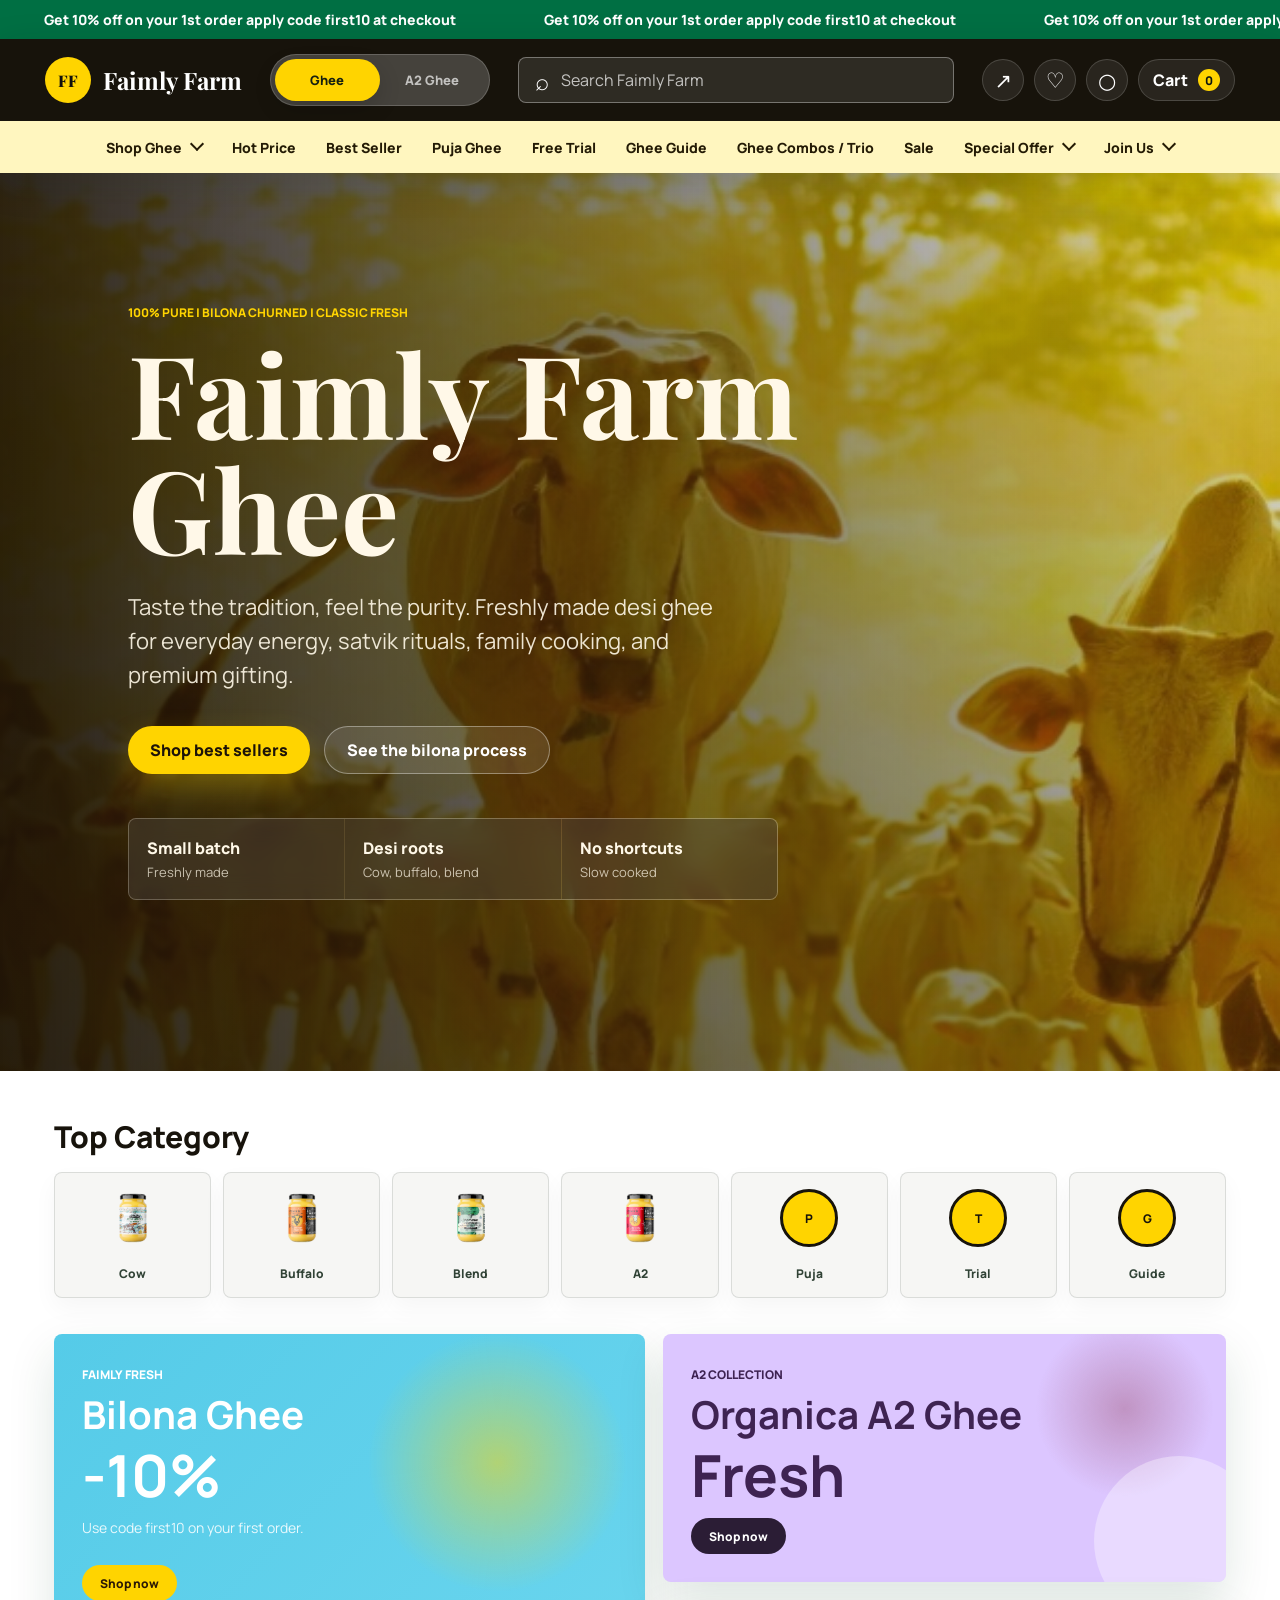
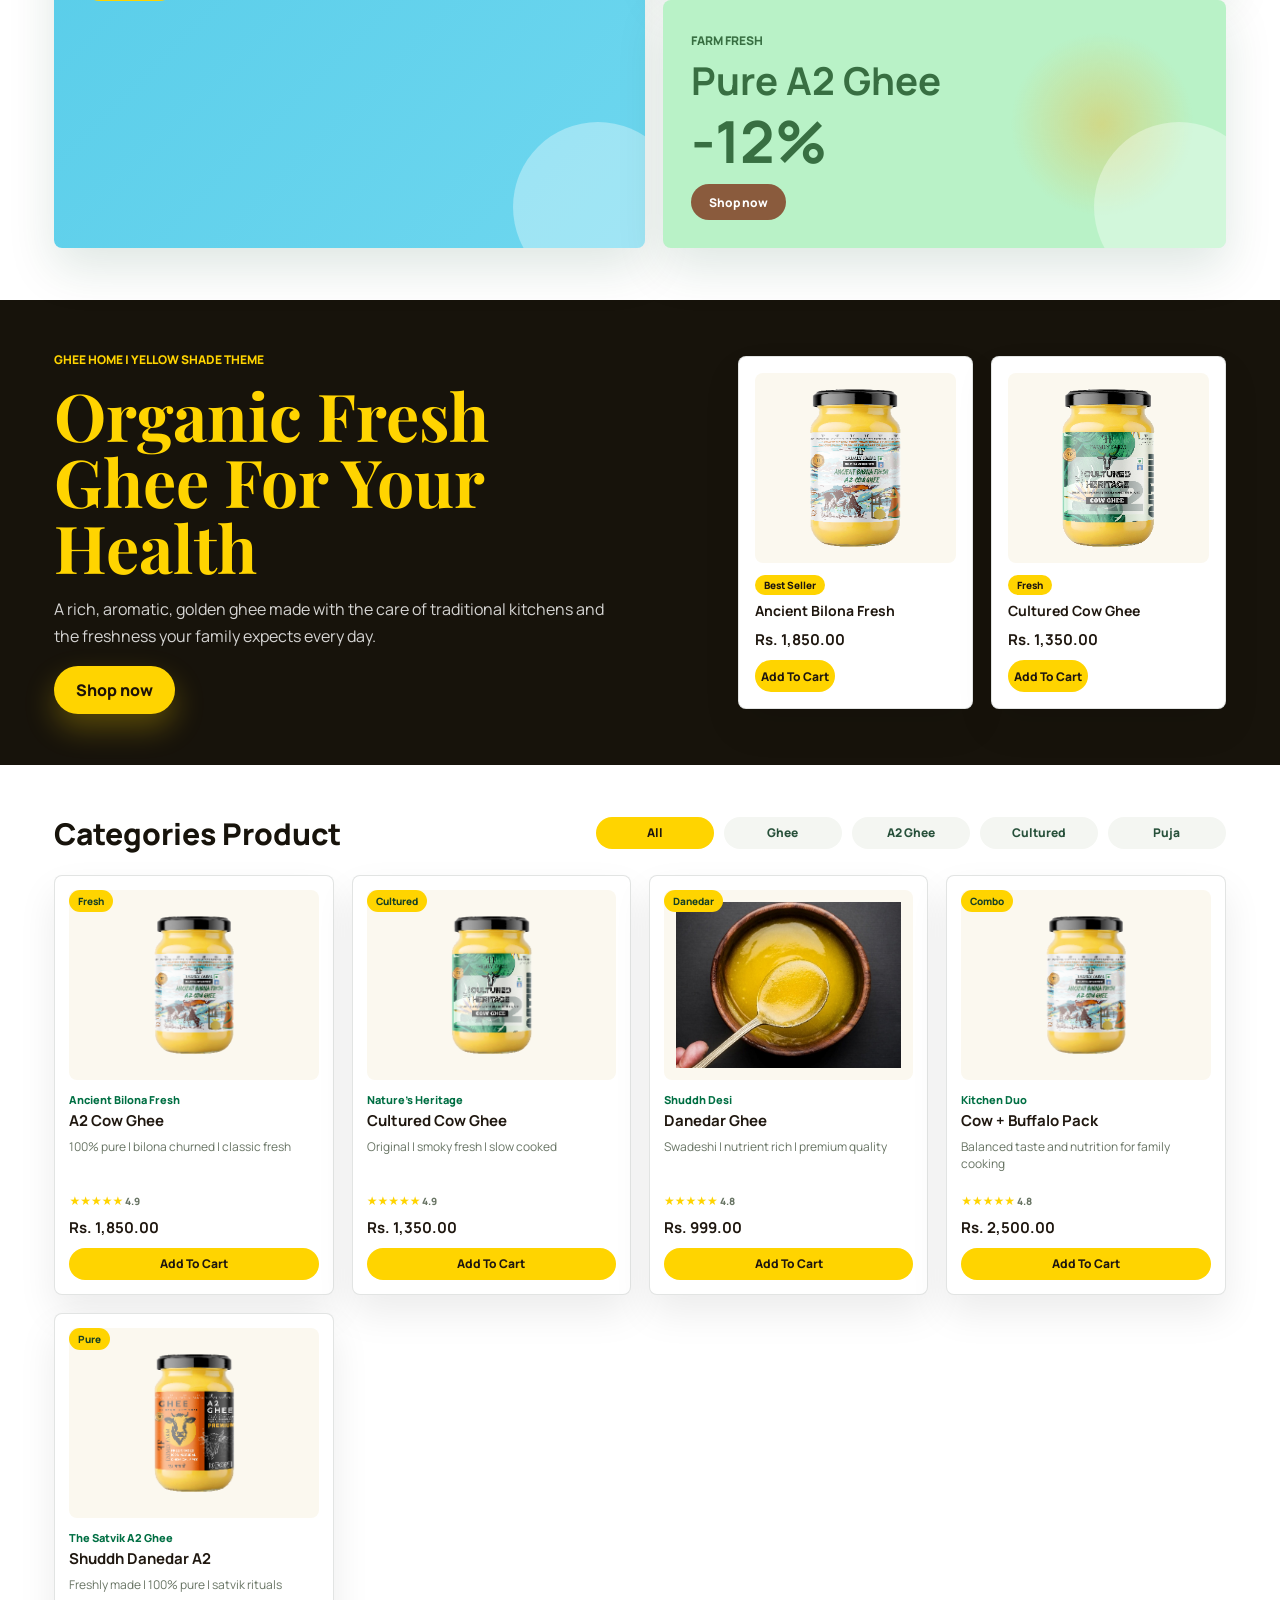
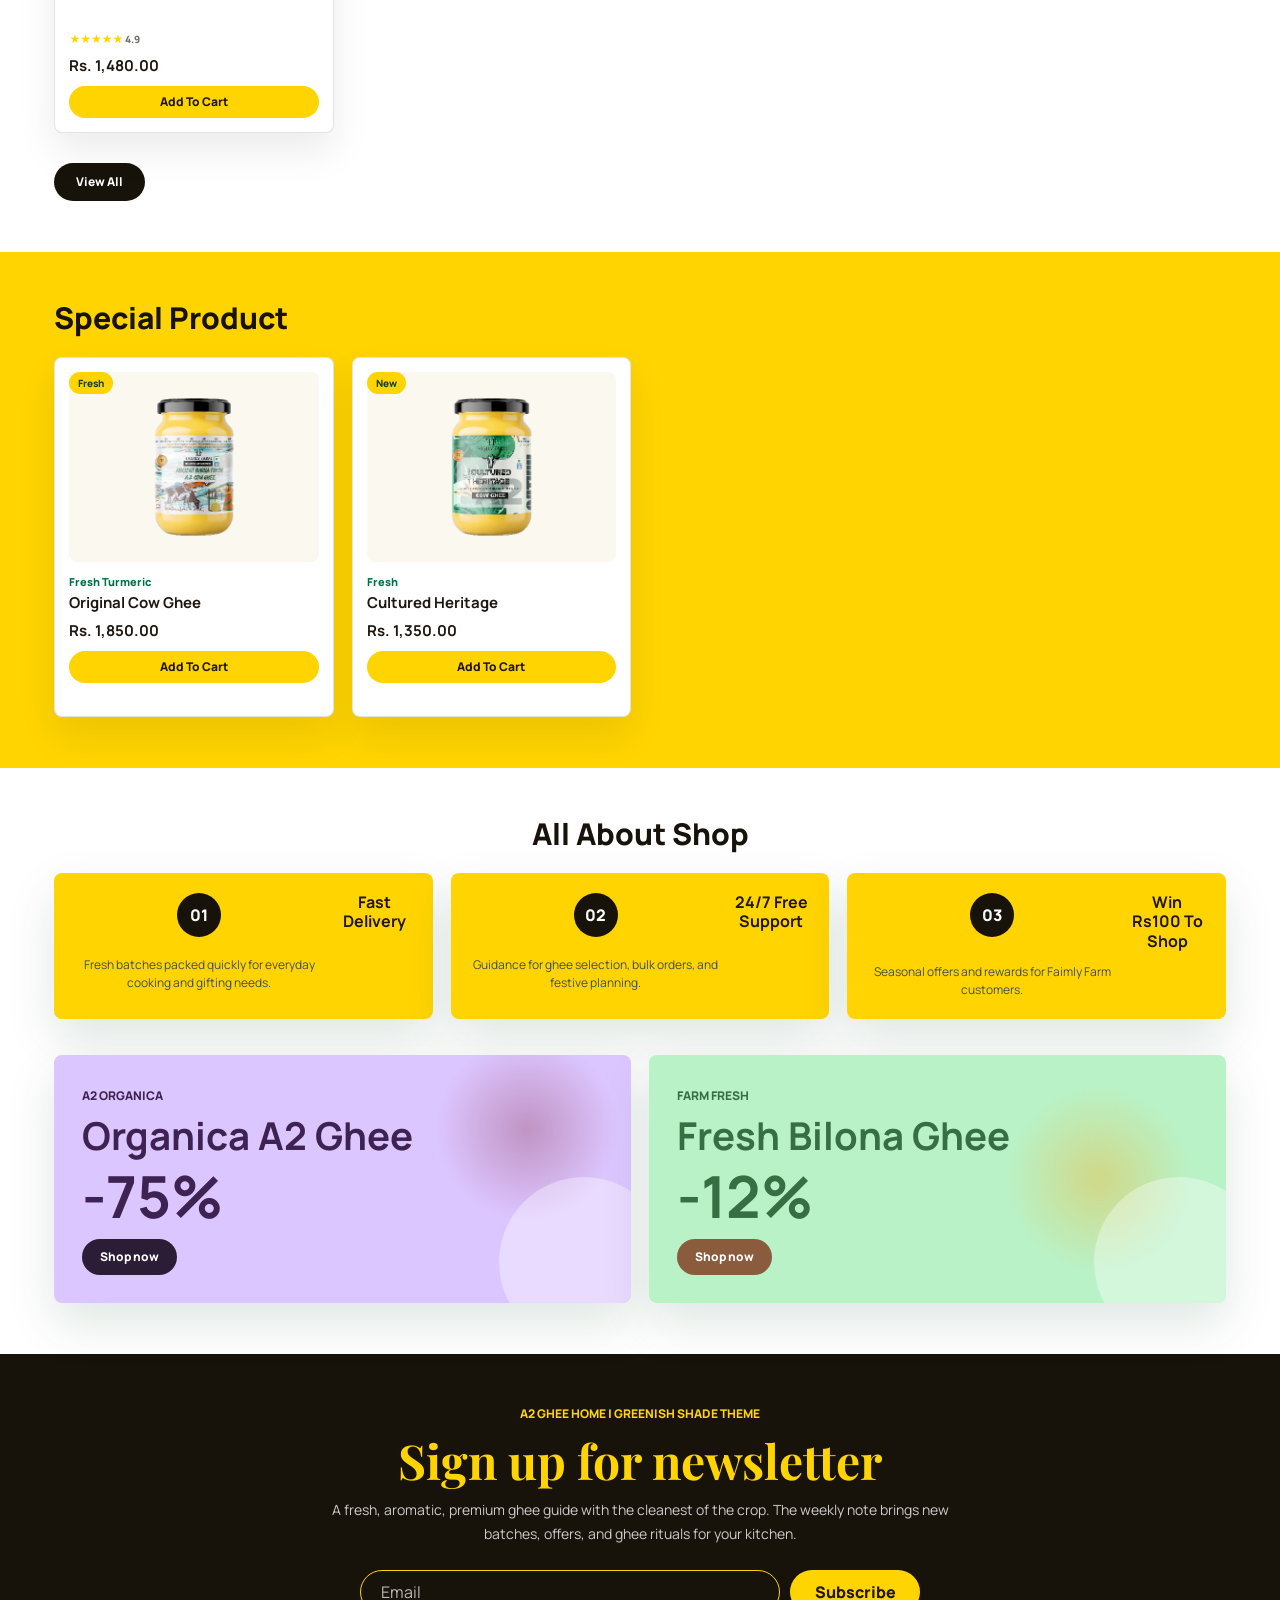
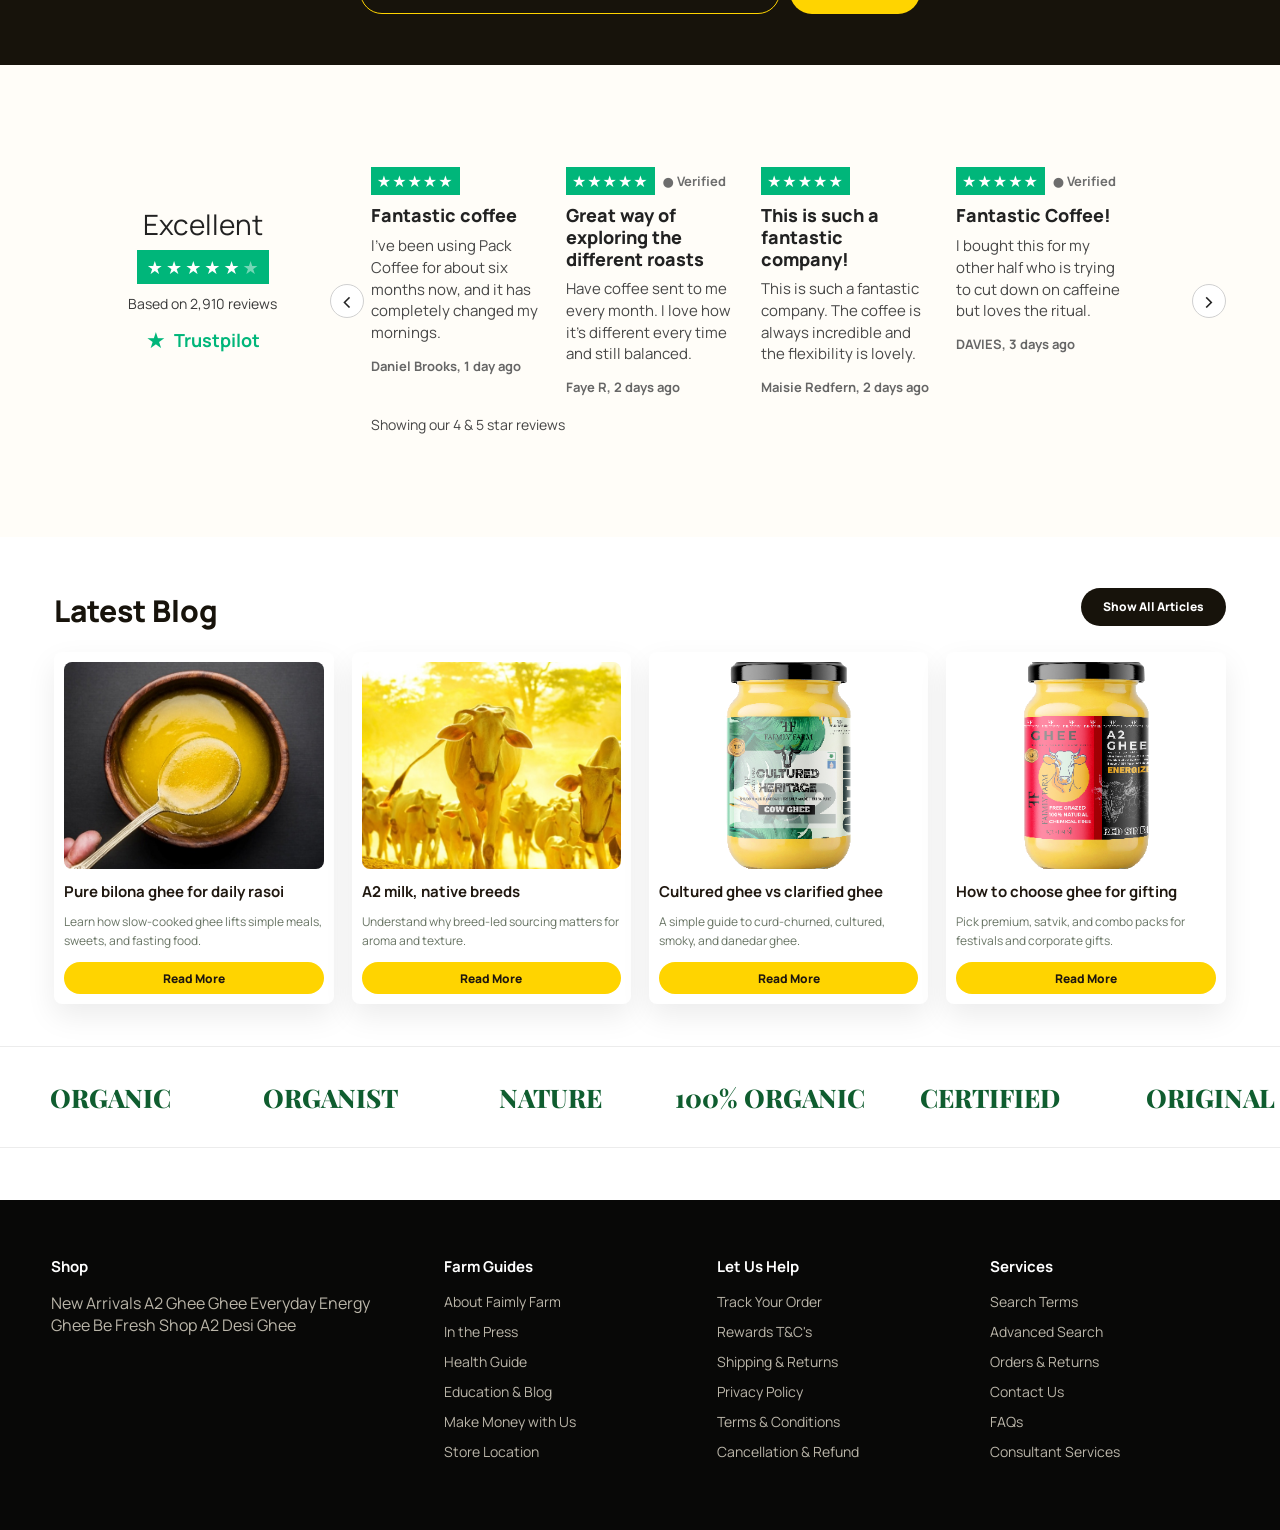
==== index.html @ ac1b2752 "ghee-offer page" ====
<!doctype html>
<html lang="en">
  <head>
    <meta charset="UTF-8" />
    <meta name="viewport" content="width=device-width, initial-scale=1.0" />
    <title>Faimly Farm Ghee | Pure Bilona Churned Ghee</title>
    <meta
      name="description"
      content="Shop Faimly Farm ghee: pure, bilona churned, fresh, danedar A2 cow, buffalo, blend, puja, combo, and trial ghee."
    />
    <link rel="preconnect" href="https://fonts.googleapis.com" />
    <link rel="preconnect" href="https://fonts.gstatic.com" crossorigin />
    <link
      href="https://fonts.googleapis.com/css2?family=Manrope:wght@400;500;600;700;800;900&family=Playfair+Display:wght@700;800&display=swap"
      rel="stylesheet"
    />
    <link rel="stylesheet" href="styles.css" />
  </head>
  <body data-theme="ghee">
    <div class="offer-ticker" aria-label="Current offer">
      <div class="ticker-track">
        <span>Get 10% off on your 1st order apply code first10 at checkout</span>
        <span>Get 10% off on your 1st order apply code first10 at checkout</span>
        <span>Get 10% off on your 1st order apply code first10 at checkout</span>
      </div>
    </div>

    <header class="site-header" id="top">
      <div class="header-main">
        <a class="brand" href="#top" aria-label="Faimly Farm home">
          <span class="brand-mark">FF</span>
          <span>
            <strong>Faimly Farm</strong>
          </span>
        </a>

        <div class="product-switch" role="group" aria-label="Choose homepage">
          <button class="active" type="button" data-theme-switch="ghee" aria-pressed="true">
            Ghee
          </button>
          <button type="button" data-theme-switch="a2" aria-pressed="false">A2 Ghee</button>
        </div>

        <label class="header-search">
          <span aria-hidden="true">⌕</span>
          <span class="sr-only">Search products</span>
          <input type="search" placeholder="Search Faimly Farm" />
        </label>

        <div class="header-actions">
          <button class="icon-button delivery-button" type="button" aria-label="Track delivery">
            <span aria-hidden="true">↗</span>
          </button>
          <button class="icon-button" type="button" aria-label="Wishlist">
            <span aria-hidden="true">♡</span>
          </button>
          <button class="icon-button account-button" type="button" aria-label="Account">
            <span aria-hidden="true">○</span>
          </button>
          <button class="cart-button" type="button">
            Cart
            <span>0</span>
          </button>
        </div>

        <button class="menu-toggle" type="button" aria-expanded="false" aria-controls="siteNav">
          <span></span>
          <span></span>
          <span></span>
          <span class="sr-only">Toggle navigation</span>
        </button>
      </div>

      <nav class="site-nav" id="siteNav" aria-label="Primary navigation">
        <div class="mega-item context-menu">
          <button
            class="mega-trigger"
            type="button"
            aria-expanded="false"
            aria-controls="contextMegaMenu"
          >
            <span data-theme-copy data-ghee="Shop Ghee" data-a2="Shop A2 Ghee">Shop Ghee</span>
          </button>
          <div class="mega-menu context-mega" id="contextMegaMenu">
            <div class="theme-menu-panel active" data-menu-theme="ghee">
              <div class="mega-columns-wrap">
                <div class="mega-column categories-column">
                  
                  <a href="#products">Cow Ghee</a>
                  <a href="#products">Buffalo Ghee</a>
                  <a href="#products">Cow &amp; Buffalo Ghee</a>
                </div>
                <div class="mega-promo-grid">
                  <a class="mega-promo-card promo-card-yellow" href="#products">
                    <span class="promo-kicker">Trending</span>
                    <strong>100% Pure Ghee Range</strong>
                    <p>Freshly churned, family-ready ghee for every kitchen.</p>
                  </a>
                  <a class="mega-promo-card promo-card-green" href="#trial">
                    <span class="promo-kicker">Try it first</span>
                    <strong>Sampler Kits & Trial Packs</strong>
                    <p>Perfect for first-time buyers and gifting moments.</p>
                  </a>
                </div>
              </div>
            </div>
            <div class="theme-menu-panel" data-menu-theme="a2">
              <div class="mega-columns-wrap mega-columns-wrap-a2">
                <div class="mega-column a2-menu-column">
                  <a class="mega-heading green-heading" href="#a2-products">Shop All</a>
                  <a href="#a2-products">C.O.W Ghee</a>
                  <a href="#a2-products">Bilona Churned Ghee</a>
                  <a href="#a2-products">Sampler Kit</a>
                  <a href="#a2-products">Newly Launched</a>
                </div>
                <div class="mega-column a2-menu-column">
                  <a class="mega-heading green-heading" href="#a2-products">Shop By</a>
                  <a href="#a2-products">Shop By Fresh A2 Ghee</a>
                  <a href="#a2-products">Shop By Organica</a>
                  <a href="#a2-products">Shop By Lab Certified</a>
                  <a href="#a2-products">Shop By Top Ratings</a>
                </div>
                <div class="mega-column a2-menu-column">
                  <a class="mega-heading green-heading" href="#a2-products">Shop For</a>
                  <a href="#gifting">Shop for Faimly</a>
                  <a href="#gifting">Shop for Healthy Gifting</a>
                  <a href="#a2-cook">Shop for Cooking</a>
                </div>
                <div class="mega-promo-grid">
                  <a class="mega-promo-card promo-card-a2" href="#a2-products">
                    <span class="promo-kicker">Fresh A2</span>
                    <strong>Native Cow Milk, Bilona Churned</strong>
                    <p>Built for families who want a lighter, richer everyday staple.</p>
                  </a>
                </div>
              </div>
            </div>
          </div>
        </div>
        <a href="ghee-offers.html">Hot Price</a>
        <a href="#products">Best Seller</a>
        <a href="ghee-offers.html">Puja Ghee</a>
        <a href="#trial">Free Trial</a>
        <a href="#guide">Ghee Guide</a>
        <div class="mega-item a2-only">
          <button
            class="mega-trigger"
            type="button"
            aria-expanded="false"
            aria-controls="blogMegaMenu"
          >
            <span>Blog</span>
          </button>
          <div class="mega-menu" id="blogMegaMenu" data-menu-theme="a2">
            <div class="theme-menu-panel active">
              <div class="mega-columns-wrap">
                <div class="mega-column">
                  <a href="#blog">Recipes & Rasoi</a>
                  <a href="#blog">Health & Wellness</a>
                  <a href="#blog">Tradition & Culture</a>
                  <a href="#blog">Faimly Farm Gallery</a>
                  <a href="#blog">Everyday LookBook</a>
                </div>
                <div class="mega-promo-grid">
                  <a class="mega-promo-card promo-card-dark" href="#blog">
                    <span class="promo-kicker">Read More</span>
                    <strong>Farm Stories & Kitchen Notes</strong>
                    <p>Short reads, seasonal recipes, and behind-the-scenes updates.</p>
                  </a>
                </div>
              </div>
            </div>
          </div>
        </div>
        <a href="ghee-offers.html">Ghee Combos / Trio</a>
        <a href="ghee-offers.html">Sale</a>
        <div class="mega-item special-offer-menu">
          <button
            class="mega-trigger"
            type="button"
            aria-expanded="false"
            aria-controls="specialOfferMegaMenu"
          >
            <span>Special Offer</span>
          </button>
          <div class="mega-menu special-offer-mega" id="specialOfferMegaMenu">
            <div class="theme-menu-panel active" data-menu-theme="ghee">
              <div class="mega-columns-wrap">
                <div class="mega-column special-column">
                  <a href="ghee-offers.html#offers-grid">VIP Offers</a>
                  <a href="ghee-offers.html#offers-grid">Value Saver</a>
                  <a href="ghee-offers.html#offers-grid">Pick Any</a>
                  <a href="ghee-offers.html#offers-grid">Deals &amp; Discounts</a>
                </div>
                <div class="mega-promo-grid">
                  <a class="mega-promo-card promo-card-special" href="ghee-offers.html#offers-grid">
                    <span class="promo-kicker">This week</span>
                    <strong>Limited-time curated savings</strong>
                    <p>Pick bundles, festive offers, and gifting-friendly deals.</p>
                  </a>
                </div>
              </div>
            </div>
            <div class="theme-menu-panel" data-menu-theme="a2">
              <div class="mega-columns-wrap">
                <div class="mega-column special-column">
                  <a href="ghee-offers.html#offers-grid">ENJOY OFFERS ON YOUR 1ST, 2ND, AND 3RD PURCHASE</a>
                  <a href="ghee-offers.html#offers-grid">UP TO 21% OFF ON NEW ORDER</a>
                  <a href="ghee-offers.html#offers-grid">DEALS OF THIS WEEK</a>
                  <a href="ghee-offers.html#offers-grid">Grab More Offers</a>
                </div>
                <div class="mega-promo-grid">
                  <a class="mega-promo-card promo-card-a2" href="ghee-offers.html#offers-grid">
                    <span class="promo-kicker">A2 benefits</span>
                    <strong>Unlock better price ladders</strong>
                    <p>Use offers across first, second, and third purchases.</p>
                  </a>
                </div>
              </div>
            </div>
          </div>
        </div>
        <div class="mega-item join-us-menu">
          <button
            class="mega-trigger"
            type="button"
            aria-expanded="false"
            aria-controls="joinUsMegaMenu"
          >
            <span>Join Us</span>
          </button>
          <div class="mega-menu context-mega" id="joinUsMegaMenu">
            <div class="theme-menu-panel active">
              <div class="mega-columns-wrap">
                <div class="mega-column join-column">
                  <a href="#gifting">Brand Collaborations</a>
                  <a href="#gifting">Corporate Gifting</a>
                  <a href="#gifting">Ghee Subscription Plans</a>
                  <a href="#gifting">Franchise Opportunities</a>
                  <a href="#gifting">Wholesale &amp; Distribution</a>
                  <a href="#gifting">Private Label &amp; White Label</a>
                  <a href="#gifting">Retail Partnerships</a>
                  <a href="#gifting">Contact Us</a>
                </div>
                <div class="mega-promo-grid">
                  <a class="mega-promo-card promo-card-dark" href="#gifting">
                    <span class="promo-kicker">Partner with us</span>
                    <strong>Corporate, retail, and private label</strong>
                    <p>Build long-term partnerships around gifting and distribution.</p>
                  </a>
                </div>
              </div>
            </div>
          </div>
        </div>
      </nav>
    </header>

    <main>
      <section class="hero ghee-only" aria-labelledby="hero-title">
        <div class="hero-media">
          <img src="assets/brand/farm-cows.jpeg" alt="Indian cows walking through golden farm light" />
        </div>
        <div class="hero-content">
          <p class="eyebrow">100% pure | bilona churned | classic fresh</p>
          <h1 id="hero-title">Faimly Farm Ghee</h1>
          <p class="hero-copy">
            Taste the tradition, feel the purity. Freshly made desi ghee for everyday energy,
            satvik rituals, family cooking, and premium gifting.
          </p>
          <div class="hero-actions">
            <a class="button primary" href="#products">Shop best sellers</a>
            <a class="button secondary" href="#process">See the bilona process</a>
          </div>
          <dl class="hero-stats" aria-label="Brand highlights">
            <div>
              <dt>Small batch</dt>
              <dd>Freshly made</dd>
            </div>
            <div>
              <dt>Desi roots</dt>
              <dd>Cow, buffalo, blend</dd>
            </div>
            <div>
              <dt>No shortcuts</dt>
              <dd>Slow cooked</dd>
            </div>
          </dl>
        </div>
      </section>

      <section class="hero a2-hero a2-only" aria-labelledby="a2-hero-title">
        <div class="hero-media">
          <img src="assets/brand/farm-cows.jpeg" alt="Native cows in a lush green farm field" />
        </div>
        <div class="hero-content">
          <p class="eyebrow">A2 Ghee | native cow milk | bilona churned</p>
          <h1 id="a2-hero-title">Faimly Farm A2 Ghee</h1>
          <p class="hero-copy">
            Crafted in small lots from native cow milk and slow-churned bilona ghee for families
            who want a richer everyday staple with a clean, traditional finish.
          </p>
          <div class="hero-actions">
            <a class="button primary" href="#a2-products">Shop A2 ghee</a>
            <a class="button secondary" href="#a2-cook">Discover native breeds</a>
          </div>
          <dl class="hero-stats" aria-label="A2 highlights">
            <div>
              <dt>Native breeds</dt>
              <dd>Deoni &amp; Red Sindhi</dd>
            </div>
            <div>
              <dt>Bilona method</dt>
              <dd>Curd churned</dd>
            </div>
            <div>
              <dt>Small batches</dt>
              <dd>Freshly packed</dd>
            </div>
          </dl>
        </div>
      </section>

      <section class="a2-only a2-banner-row" aria-label="A2 offers">
        <div class="deal-strip">BUY 2 @ ₹799</div>
        <div class="deal-strip">BUY 3 @ ₹1149</div>
      </section>

      <section class="a2-only a2-welcome" aria-labelledby="a2-welcome-title">
        <div class="commerce-wrap">
          <p class="eyebrow">Welcome to Faimly Farm!</p>
          <h2 id="a2-welcome-title">Experience the essence of purity</h2>
          <div class="a2-chip-grid">
            <a href="#a2-products"><img src="assets/brand/red-sindhi.png" alt="" />A2 Ghee</a>
            <a href="#a2-products"><img src="assets/brand/a2-deoni.png" alt="" />Cow Ghee</a>
            <a href="#a2-products"><img src="assets/brand/ancient-bilona.png" alt="" />Fresh</a>
            <a href="#special"><img src="assets/brand/cultured-heritage.png" alt="" />Festive Sale</a>
            <a href="#special"><img src="assets/brand/ghee-bowl.jpeg" alt="" />Combos</a>
          </div>
        </div>
      </section>

      <section class="a2-only a2-products-band" id="a2-products" aria-labelledby="a2-products-title">
        <div class="commerce-wrap">
          <div class="product-grid a2-feature-grid">
            <article class="product-card" data-category="a2">
              <div class="badge">A2</div>
              <img src="assets/brand/a2-deoni.png" alt="A2 Deoni Cow Ghee jar" />
              <div class="product-body">
                <p>Faimly Farm</p>
                <h3>A2 Deoni Cow Ghee</h3>
                <span>Native breed milk | bilona churned | rich aroma</span>
                <div class="rating">★★★★★ <small>4.8</small></div>
                <strong>Rs. 1,440.00</strong>
                <button class="add-cart" type="button">Add To Cart</button>
              </div>
            </article>
            <article class="product-card" data-category="a2">
              <div class="badge">Fresh</div>
              <img src="assets/brand/red-sindhi.png" alt="Red Sindhi A2 Cow Ghee jar" />
              <div class="product-body">
                <p>Faimly Farm</p>
                <h3>Red Sindhi A2 Ghee</h3>
                <span>Small lot batch | cultured texture | daily cooking</span>
                <div class="rating">★★★★★ <small>4.9</small></div>
                <strong>Rs. 1,420.00</strong>
                <button class="add-cart" type="button">Add To Cart</button>
              </div>
            </article>
            <article class="product-card" data-category="a2">
              <div class="badge">Pure</div>
              <img src="assets/brand/ancient-bilona.png" alt="Ancient Bilona Fresh A2 Cow Ghee jar" />
              <div class="product-body">
                <p>Faimly Farm</p>
                <h3>Ancient Bilona Fresh</h3>
                <span>Traditional bilona churn | thick grainy finish</span>
                <div class="rating">★★★★★ <small>4.9</small></div>
                <strong>Rs. 1,850.00</strong>
                <button class="add-cart" type="button">Add To Cart</button>
              </div>
            </article>
            <article class="product-card" data-category="a2 cultured">
              <div class="badge">Combo</div>
              <img src="assets/brand/cultured-heritage.png" alt="Cultured Heritage ghee jar" />
              <div class="product-body">
                <p>Faimly Farm</p>
                <h3>A2 Ghee Combo Pack</h3>
                <span>Great for gifting, trial, and daily kitchen use</span>
                <div class="rating">★★★★★ <small>4.7</small></div>
                <strong>Rs. 2,500.00</strong>
                <button class="add-cart" type="button">Add To Cart</button>
              </div>
            </article>
          </div>
        </div>
      </section>

      <section class="a2-only a2-why" aria-labelledby="a2-why-title">
        <div class="commerce-wrap">
          <div class="section-kicker">
            <span class="kicker-icon">🌿</span>
            <h2 id="a2-why-title">WHY CHOOSE FAIMLY FARM!</h2>
          </div>
          <p class="section-subtitle">Pure · Authentic · Fresh · Trusted</p>
          <div class="benefit-row">
            <article>
              <span class="benefit-icon">◌</span>
              <h3>Pure</h3>
              <p>Made from the A2 milk of healthy, indigenous cows, with nothing added or altered.</p>
            </article>
            <article>
              <span class="benefit-icon">✦</span>
              <h3>Authentic</h3>
              <p>Crafted using the ancient Bilona method to preserve true Indian tradition and taste.</p>
            </article>
            <article>
              <span class="benefit-icon">F</span>
              <h3>Fresh</h3>
              <p>Naturally churned in small batches for pure taste and aroma.</p>
            </article>
            <article>
              <span class="benefit-icon">♛</span>
              <h3>Trusted</h3>
              <p>Every batch is lab-tested and transparently made, so you get only what’s genuinely pure.</p>
            </article>
          </div>
        </div>
      </section>

      <section class="a2-only a2-cook" id="a2-cook" aria-labelledby="a2-cook-title">
        <div class="commerce-wrap">
          <div class="section-kicker">
            <h2 id="a2-cook-title">COOK WITH FAIMLY FARM!</h2>
          </div>
          <div class="carousel-shell">
            <button class="carousel-arrow carousel-prev" type="button" aria-label="Scroll products left">
              <span aria-hidden="true">‹</span>
            </button>
            <div class="carousel-viewport" data-carousel="a2-cook">
              <div class="a2-cook-grid carousel-track">
                <article class="carousel-slide">
                  <img src="assets/brand/farm-cows.jpeg" alt="A2 Bilona Cow Ghee" />
                  <div class="cook-card-copy">
                    <h3>A2 Bilona Cow Ghee</h3>
                    <p>Rs. 1,658.00</p>
                  </div>
                  <button class="add-cart" type="button">Add To Cart</button>
                </article>
                <article class="carousel-slide">
                  <img src="assets/brand/a2-deoni.png" alt="A2 Bilona Buffalo Ghee" />
                  <div class="cook-card-copy">
                    <h3>A2 Bilona Buffalo Ghee</h3>
                    <p>Rs. 945.00</p>
                  </div>
                  <button class="add-cart" type="button">Add To Cart</button>
                </article>
                <article class="carousel-slide">
                  <img src="assets/brand/cultured-heritage.png" alt="A2 Bilona Ghee Kitchen Duo Pack" />
                  <div class="cook-card-copy">
                    <h3>A2 Bilona Ghee Kitchen Duo Pack</h3>
                    <p>Rs. 2,963.00</p>
                  </div>
                  <button class="add-cart" type="button">Add To Cart</button>
                </article>
                <article class="carousel-slide">
                  <img src="assets/brand/ghee-bowl.jpeg" alt="A2 Bilona Ghee Festive Pack" />
                  <div class="cook-card-copy">
                    <h3>A2 Bilona Ghee Festive Pack</h3>
                    <p>Rs. 2,074.00</p>
                  </div>
                  <button class="add-cart" type="button">Add To Cart</button>
                </article>
                <article class="carousel-slide">
                  <img src="assets/brand/farm-cows.jpeg" alt="A2 Bilona Cow Ghee" />
                  <div class="cook-card-copy">
                    <h3>A2 Bilona Cow Ghee</h3>
                    <p>Rs. 1,658.00</p>
                  </div>
                  <button class="add-cart" type="button">Add To Cart</button>
                </article>
              </div>
            </div>
            <button class="carousel-arrow carousel-next" type="button" aria-label="Scroll products right">
              <span aria-hidden="true">›</span>
            </button>
          </div>
        </div>
      </section>

      <section class="a2-only a2-subscription" aria-labelledby="a2-sub-title">
        <div class="commerce-wrap">
          <h2 id="a2-sub-title">The Most Flexible Subscription</h2>
          <p>Pick the pack, pause anytime, and keep your kitchen stocked with A2 ghee.</p>
          <a class="button primary" href="#a2-best-sellers">Subscribe &amp; save</a>
        </div>
      </section>

      <section class="a2-only a2-testimonials" aria-labelledby="a2-test-title">
        <div class="commerce-wrap">
          <div data-testimonial-mount data-variant="a2"></div>
        </div>
      </section>

      <section class="a2-only a2-best-sellers" id="a2-best-sellers" aria-labelledby="a2-best-title">
        <div class="commerce-wrap">
          <div class="commerce-heading">
            <h2 id="a2-best-title">Best Sellers</h2>
          </div>
          <div class="product-grid compact">
            <article class="product-card" data-category="a2">
              <div class="badge">Best</div>
              <img src="assets/brand/a2-deoni.png" alt="A2 Deoni Cow Ghee jar" />
              <div class="product-body">
                <p>A2 Deoni Cow Ghee</p>
                <strong>Rs. 1,440.00</strong>
                <button class="add-cart" type="button">Add To Cart</button>
              </div>
            </article>
            <article class="product-card" data-category="a2">
              <div class="badge">Fresh</div>
              <img src="assets/brand/red-sindhi.png" alt="Red Sindhi A2 Cow Ghee jar" />
              <div class="product-body">
                <p>Red Sindhi A2 Ghee</p>
                <strong>Rs. 1,420.00</strong>
                <button class="add-cart" type="button">Add To Cart</button>
              </div>
            </article>
            <article class="product-card" data-category="a2">
              <div class="badge">Pure</div>
              <img src="assets/brand/ancient-bilona.png" alt="Ancient Bilona Fresh A2 Cow Ghee jar" />
              <div class="product-body">
                <p>Ancient Bilona Fresh</p>
                <strong>Rs. 1,850.00</strong>
                <button class="add-cart" type="button">Add To Cart</button>
              </div>
            </article>
            <article class="product-card" data-category="a2 cultured">
              <div class="badge">Combo</div>
              <img src="assets/brand/cultured-heritage.png" alt="Cultured Heritage ghee jar" />
              <div class="product-body">
                <p>A2 Combo Pack</p>
                <strong>Rs. 2,500.00</strong>
                <button class="add-cart" type="button">Add To Cart</button>
              </div>
            </article>
          </div>
        </div>
      </section>

      <section class="a2-only a2-feature-strip" aria-labelledby="a2-feature-strip-title">
        <div class="commerce-wrap">
          <div class="a2-feature-layout">
            <article class="a2-hero-panel">
              <div class="a2-hero-panel-copy">
                <p class="eyebrow">A2 fresh finds</p>
                <h2 id="a2-feature-strip-title">India's first and only glyphosate free cooking range</h2>
                <p>
                  A curated A2 range with careful sourcing, clean flavor, and daily kitchen
                  essentials designed for modern home cooking.
                </p>
              </div>
            </article>

            <div class="a2-side-stack">
              <article class="a2-side-panel">
                <p class="eyebrow">Our Khapli Atta is</p>
                <h3>50% high on fibre</h3>
                <p>50% good for gut health and 50% low on gluten.</p>
                <img src="assets/brand/cultured-heritage.png" alt="Khapli atta bag" />
              </article>
              <article class="a2-side-panel a2-collective">
                <p class="eyebrow">Love discounts?</p>
                <h3>Get 12% off and more surprises</h3>
                <p>Join the collective for fresh offers and member only deals.</p>
                <a class="button primary" href="#a2-best-sellers">Save me a spot</a>
              </article>
            </div>
          </div>
        </div>
      </section>

      <section class="a2-only a2-new-arrival" aria-labelledby="a2-new-arrival-title">
        <div class="commerce-wrap">
          <div class="commerce-heading">
            <h2 id="a2-new-arrival-title">New Arrival</h2>
          </div>
          <div class="product-grid a2-arrival-grid">
            <article class="product-card" data-category="a2">
              <div class="badge">SALE</div>
              <img src="assets/brand/a2-deoni.png" alt="Natural A2 Cow and Buffalo Blend Ghee" />
              <div class="product-body">
                <p>Faimly Farm</p>
                <h3>Natural A2 Cow &amp; Buffalo Blend Ghee</h3>
                <span>Smoky fresh blend for daily cooking</span>
                <strong>Rs. 847.00</strong>
                <button class="add-cart" type="button">Add To Cart</button>
              </div>
            </article>
            <article class="product-card" data-category="a2">
              <div class="badge">SALE</div>
              <img src="assets/brand/red-sindhi.png" alt="Natural A2 Buffalo Ghee" />
              <div class="product-body">
                <p>Faimly Farm</p>
                <h3>Natural A2 Buffalo Ghee</h3>
                <span>Smoky fresh and traditional aroma</span>
                <strong>Rs. 599.00</strong>
                <button class="add-cart" type="button">Add To Cart</button>
              </div>
            </article>
            <article class="product-card" data-category="a2">
              <div class="badge">SALE</div>
              <img src="assets/brand/ancient-bilona.png" alt="Natural A2 Cow Ghee" />
              <div class="product-body">
                <p>Faimly Farm</p>
                <h3>Natural A2 Cow Ghee</h3>
                <span>Fresh and heritage rich everyday ghee</span>
                <strong>Rs. 1,097.00</strong>
                <button class="add-cart" type="button">Add To Cart</button>
              </div>
            </article>
            <article class="product-card" data-category="a2">
              <div class="badge">SALE</div>
              <img src="assets/brand/cultured-heritage.png" alt="Cultural Heritage Satvik A2 Cow and Buffalo Blend" />
              <div class="product-body">
                <p>Faimly Farm</p>
                <h3>Cultural Heritage Satvik A2 Cow &amp; Buffalo Blend</h3>
                <span>Satvik blend with clean, smooth finish</span>
                <strong>Rs. 865.00</strong>
                <button class="add-cart" type="button">Add To Cart</button>
              </div>
            </article>
            <article class="product-card" data-category="a2">
              <div class="badge">SALE</div>
              <img src="assets/brand/ghee-bowl.jpeg" alt="Cultural Heritage Satvik A2 Buffalo Ghee" />
              <div class="product-body">
                <p>Faimly Farm</p>
                <h3>Cultural Heritage Satvik A2 Buffalo Ghee</h3>
                <span>Reliable daily pack for family kitchens</span>
                <strong>Rs. 621.00</strong>
                <button class="add-cart" type="button">Add To Cart</button>
              </div>
            </article>
          </div>
        </div>
      </section>

      <section class="a2-only a2-science" aria-labelledby="a2-science-title">
        <div class="commerce-wrap">
          <h2 id="a2-science-title">Scientifically tested, traditionally crafted - Faimly Farm.</h2>
          <div class="science-grid" aria-label="Science and quality images">
            <img src="assets/brand/farm-cows.jpeg" alt="Lab technician testing dairy sample" />
            <img src="assets/brand/a2-deoni.png" alt="Scientist reviewing a sample in the lab" />
            <img src="assets/brand/cultured-heritage.png" alt="Hand writing quality notes on a clipboard" />
            <img src="assets/brand/red-sindhi.png" alt="Gloved hand testing milk in a beaker" />
          </div>
          
        </div>
        <div class="brand-strip" aria-label="Faimly Farm brand strip">
            <div class="brand-strip-track">
              <span>FF</span>
              <span>FF</span>
              <span>FF</span>
              <span>FF</span>
              <span>FF</span>
              <span>FF</span>
              <span>FF</span>
              <span>FF</span>
              <span>FF</span>
              <span>FF</span>
              <span>FF</span>
              <span>FF</span>
              <span>FF</span>
              <span>FF</span>
              <span>FF</span>
              <span>FF</span>
              <span>FF</span>
              <span>FF</span>
              <span>FF</span>
              <span>FF</span>
              <span>FF</span>
              <span>FF</span>
            </div>
          </div>
      </section>

      <section class="top-category ghee-only" id="categories" aria-labelledby="category-title">
        <div class="commerce-wrap">
          <h2 id="category-title">Top Category</h2>
          <div class="category-icons">
            <a href="#products"><img src="assets/brand/ancient-bilona.png" alt="" />Cow</a>
            <a href="#products"><img src="assets/brand/a2-deoni.png" alt="" />Buffalo</a>
            <a href=F#products"><img src="assets/brand/cultured-heritage.png" alt="" />Blend</a>
            <a href="#a2-home"><img src="assets/brand/red-sindhi.png" alt="" />A2</a>
            <a href="#special"><span class="line-icon">P</span>Puja</a>
            <a href="#trial"><span class="line-icon">T</span>Trial</a>
            <a href="#guide"><span class="line-icon">G</span>Guide</a>
          </div>

          <div class="promo-grid">
            <article class="promo-card ghee-yellow">
              <span>Faimly Fresh</span>
              <h3>Bilona Ghee</h3>
              <strong>-10%</strong>
              <p>Use code first10 on your first order.</p>
              <a class="mini-button" href="#products">Shop now</a>
            </article>
            <article class="promo-card a2-purple">
              <span>A2 Collection</span>
              <h3>Organica A2 Ghee</h3>
              <strong>Fresh</strong>
              <a class="mini-button dark" href="#a2-home">Shop now</a>
            </article>
            <article class="promo-card a2-green">
              <span>Farm Fresh</span>
              <h3>Pure A2 Ghee</h3>
              <strong>-12%</strong>
              <a class="mini-button brown" href="#a2-home">Shop now</a>
            </article>
          </div>
        </div>
      </section>

      <section class="theme-showcase theme-ghee-home ghee-only" id="ghee-home" aria-labelledby="ghee-home-title">
        <div class="commerce-wrap showcase-grid">
          <div class="showcase-copy">
            <p class="eyebrow">Ghee home | yellow shade theme</p>
            <h2 id="ghee-home-title">Organic Fresh Ghee For Your Health</h2>
            <p>
              A rich, aromatic, golden ghee made with the care of traditional kitchens and the
              freshness your family expects every day.
            </p>
            <a class="button primary" href="#products">Shop now</a>
          </div>
          <div class="featured-mini-products">
            <article class="mini-product">
              <img src="assets/brand/ancient-bilona.png" alt="Ancient Bilona Fresh A2 Cow Ghee jar" />
              <span>Best Seller</span>
              <h3>Ancient Bilona Fresh</h3>
              <strong>Rs. 1,850.00</strong>
              <button class="add-cart" type="button">Add To Cart</button>
            </article>
            <article class="mini-product">
              <img src="assets/brand/cultured-heritage.png" alt="Cultured Heritage Cow Ghee jar" />
              <span>Fresh</span>
              <h3>Cultured Cow Ghee</h3>
              <strong>Rs. 1,350.00</strong>
              <button class="add-cart" type="button">Add To Cart</button>
            </article>
          </div>
        </div>
      </section>

      <section class="products-section ghee-only" id="products" aria-labelledby="products-title">
        <div class="commerce-wrap">
          <div class="commerce-heading">
            <h2 id="products-title">Categories Product</h2>
            <div class="product-tabs" role="tablist" aria-label="Product filters">
              <button class="tab active" type="button" data-filter="all">All</button>
              <button class="tab" type="button" data-filter="ghee">Ghee</button>
              <button class="tab" type="button" data-filter="a2">A2 Ghee</button>
              <button class="tab" type="button" data-filter="cultured">Cultured</button>
              <button class="tab" type="button" data-filter="puja">Puja</button>
            </div>
          </div>
          <div class="product-grid">
            <article class="product-card" data-category="ghee a2">
              <div class="badge">Fresh</div>
              <img src="assets/brand/ancient-bilona.png" alt="Ancient Bilona Fresh A2 Cow Ghee jar" />
              <div class="product-body">
                <p>Ancient Bilona Fresh</p>
                <h3>A2 Cow Ghee</h3>
                <span>100% pure | bilona churned | classic fresh</span>
                <div class="rating" aria-label="Rated 4.9 out of 5">★★★★★ <small>4.9</small></div>
                <strong>Rs. 1,850.00</strong>
                <button class="add-cart" type="button">Add To Cart</button>
              </div>
            </article>
            <article class="product-card" data-category="a2">
              <div class="badge">A2</div>
              <img src="assets/brand/a2-deoni.png" alt="A2 Deoni Cow Ghee jar" />
              <div class="product-body">
                <p>Cultural Heritage</p>
                <h3>A2 Deoni Cow Ghee</h3>
                <span>Heritage churned | premium | cultured</span>
                <div class="rating" aria-label="Rated 4.8 out of 5">★★★★★ <small>4.8</small></div>
                <strong>Rs. 1,440.00</strong>
                <button class="add-cart" type="button">Add To Cart</button>
              </div>
            </article>
            <article class="product-card" data-category="ghee cultured">
              <div class="badge">Cultured</div>
              <img src="assets/brand/cultured-heritage.png" alt="Cultured Heritage Cow Ghee jar" />
              <div class="product-body">
                <p>Nature's Heritage</p>
                <h3>Cultured Cow Ghee</h3>
                <span>Original | smoky fresh | slow cooked</span>
                <div class="rating" aria-label="Rated 4.9 out of 5">★★★★★ <small>4.9</small></div>
                <strong>Rs. 1,350.00</strong>
                <button class="add-cart" type="button">Add To Cart</button>
              </div>
            </article>
            <article class="product-card" data-category="a2">
              <div class="badge">Energy</div>
              <img src="assets/brand/red-sindhi.png" alt="Red Sindhi A2 Cow Ghee jar" />
              <div class="product-body">
                <p>Everyday Energize</p>
                <h3>Red Sindhi A2 Cow Ghee</h3>
                <span>Hand-churned | nutrition rich | pure cultured</span>
                <div class="rating" aria-label="Rated 4.7 out of 5">★★★★☆ <small>4.7</small></div>
                <strong>Rs. 1,420.00</strong>
                <button class="add-cart" type="button">Add To Cart</button>
              </div>
            </article>
            <article class="product-card" data-category="ghee">
              <div class="badge">Danedar</div>
              <img src="assets/brand/ghee-bowl.jpeg" alt="Golden ghee bowl" />
              <div class="product-body">
                <p>Shuddh Desi</p>
                <h3>Danedar Ghee</h3>
                <span>Swadeshi | nutrient rich | premium quality</span>
                <div class="rating" aria-label="Rated 4.8 out of 5">★★★★★ <small>4.8</small></div>
                <strong>Rs. 999.00</strong>
                <button class="add-cart" type="button">Add To Cart</button>
              </div>
            </article>
            <article class="product-card" data-category="puja">
              <div class="badge">Ritual</div>
              <img src="assets/brand/farm-cows.jpeg" alt="Golden farm cows" />
              <div class="product-body">
                <p>Puja Special</p>
                <h3>Puja Ghee</h3>
                <span>Har pooja mein shuddhata ka sparsh</span>
                <div class="rating" aria-label="Rated 4.6 out of 5">★★★★☆ <small>4.6</small></div>
                <strong>Rs. 520.00</strong>
                <button class="add-cart" type="button">Add To Cart</button>
              </div>
            </article>
            <article class="product-card" data-category="ghee a2">
              <div class="badge">Combo</div>
              <img src="assets/brand/ancient-bilona.png" alt="Faimly Farm ghee combo" />
              <div class="product-body">
                <p>Kitchen Duo</p>
                <h3>Cow + Buffalo Pack</h3>
                <span>Balanced taste and nutrition for family cooking</span>
                <div class="rating" aria-label="Rated 4.8 out of 5">★★★★★ <small>4.8</small></div>
                <strong>Rs. 2,500.00</strong>
                <button class="add-cart" type="button">Add To Cart</button>
              </div>
            </article>
            <article class="product-card" data-category="a2 cultured">
              <div class="badge">Pure</div>
              <img src="assets/brand/a2-deoni.png" alt="Satvik A2 ghee jar" />
              <div class="product-body">
                <p>The Satvik A2 Ghee</p>
                <h3>Shuddh Danedar A2</h3>
                <span>Freshly made | 100% pure | satvik rituals</span>
                <div class="rating" aria-label="Rated 4.9 out of 5">★★★★★ <small>4.9</small></div>
                <strong>Rs. 1,480.00</strong>
                <button class="add-cart" type="button">Add To Cart</button>
              </div>
            </article>
          </div>
          <a class="view-all" href="#special">View All</a>
        </div>
      </section>

      <section class="special-products ghee-only" id="special" aria-labelledby="special-title">
        <div class="commerce-wrap">
          <h2 id="special-title">Special Product</h2>
          <div class="product-grid compact">
            <article class="product-card" data-category="ghee">
              <div class="badge">Fresh</div>
              <img src="assets/brand/ancient-bilona.png" alt="Ancient Bilona Fresh A2 Cow Ghee jar" />
              <div class="product-body">
                <p>Fresh Turmeric</p>
                <h3>Original Cow Ghee</h3>
                <strong>Rs. 1,850.00</strong>
                <button class="add-cart" type="button">Add To Cart</button>
              </div>
            </article>
            <article class="product-card" data-category="a2">
              <div class="badge">Fresh</div>
              <img src="assets/brand/a2-deoni.png" alt="A2 Deoni Cow Ghee jar" />
              <div class="product-body">
                <p>Farm Fresh</p>
                <h3>A2 Deoni Cow Ghee</h3>
                <strong>Rs. 1,440.00</strong>
                <button class="add-cart" type="button">Add To Cart</button>
              </div>
            </article>
            <article class="product-card" data-category="ghee cultured">
              <div class="badge">New</div>
              <img src="assets/brand/cultured-heritage.png" alt="Cultured Heritage Cow Ghee jar" />
              <div class="product-body">
                <p>Fresh</p>
                <h3>Cultured Heritage</h3>
                <strong>Rs. 1,350.00</strong>
                <button class="add-cart" type="button">Add To Cart</button>
              </div>
            </article>
            <article class="product-card" data-category="a2">
              <div class="badge">Hot</div>
              <img src="assets/brand/red-sindhi.png" alt="Red Sindhi A2 Cow Ghee jar" />
              <div class="product-body">
                <p>A2 Energy</p>
                <h3>Red Sindhi A2 Ghee</h3>
                <strong>Rs. 1,420.00</strong>
                <button class="add-cart" type="button">Add To Cart</button>
              </div>
            </article>
          </div>
        </div>
      </section>

      <span class="anchor-target" id="trial"></span>
      <section class="about-shop ghee-only" id="process" aria-labelledby="about-title">
        <div class="commerce-wrap">
          <h2 id="about-title">All About Shop</h2>
          <div class="benefit-row">
            <article>
              <span>01</span>
              <h3>Fast Delivery</h3>
              <p>Fresh batches packed quickly for everyday cooking and gifting needs.</p>
            </article>
            <article>
              <span>02</span>
              <h3>24/7 Free Support</h3>
              <p>Guidance for ghee selection, bulk orders, and festive planning.</p>
            </article>
            <article>
              <span>03</span>
              <h3>Win Rs100 To Shop</h3>
              <p>Seasonal offers and rewards for Faimly Farm customers.</p>
            </article>
          </div>
          <div class="wide-promos">
            <article class="promo-card a2-purple">
              <span>A2 Organica</span>
              <h3>Organica A2 Ghee</h3>
              <strong>-75%</strong>
              <a class="mini-button dark" href="#a2-home">Shop now</a>
            </article>
            <article class="promo-card a2-green">
              <span>Farm Fresh</span>
              <h3>Fresh Bilona Ghee</h3>
              <strong>-12%</strong>
              <a class="mini-button brown" href="#products">Shop now</a>
            </article>
          </div>
        </div>
      </section>

      <section class="a2-home ghee-only" id="a2-home" aria-labelledby="a2-title">
        <div class="commerce-wrap">
          <p class="eyebrow">A2 ghee home | greenish shade theme</p>
          <h2 id="a2-title">Sign up for newsletter</h2>
          <p class="newsletter-copy">
            A fresh, aromatic, premium ghee guide with the cleanest of the crop. The weekly note
            brings new batches, offers, and ghee rituals for your kitchen.
          </p>
          <form class="newsletter">
            <input type="email" placeholder="Email" aria-label="Email address" />
            <button type="submit">Subscribe</button>
          </form>
          </div>
      </section>
<section class="home testimonials ghee-only" aria-labelledby="home">
        <div class="commerce-wrap">
          <div data-testimonial-mount data-variant="home"></div>
        </div>
      </section>
      <section class="guide ghee-only" id="guide" aria-labelledby="guide-title">
        <div class="commerce-wrap">
          <div class="commerce-heading">
            <h2 id="guide-title">Latest Blog</h2>
            <a class="view-all top" href="#top">Show All Articles</a>
          </div>
          <div class="blog-grid">
            <article>
              <img src="assets/brand/ghee-bowl.jpeg" alt="Ghee in bowl" />
              <h3>Pure bilona ghee for daily rasoi</h3>
              <p>Learn how slow-cooked ghee lifts simple meals, sweets, and fasting food.</p>
              <a href="#guide">Read More</a>
            </article>
            <article>
              <img src="assets/brand/farm-cows.jpeg" alt="Indian farm cows" />
              <h3>A2 milk, native breeds</h3>
              <p>Understand why breed-led sourcing matters for aroma and texture.</p>
              <a href="#guide">Read More</a>
            </article>
            <article>
              <img src="assets/brand/cultured-heritage.png" alt="Cultured ghee jar" />
              <h3>Cultured ghee vs clarified ghee</h3>
              <p>A simple guide to curd-churned, cultured, smoky, and danedar ghee.</p>
              <a href="#guide">Read More</a>
            </article>
            <article>
              <img src="assets/brand/red-sindhi.png" alt="Red Sindhi ghee jar" />
              <h3>How to choose ghee for gifting</h3>
              <p>Pick premium, satvik, and combo packs for festivals and corporate gifts.</p>
              <a href="#guide">Read More</a>
            </article>
          </div>
          <div class="cert-strip" aria-label="Brand trust badges">
            <div class="cert-strip-track">
              <span>Organic</span>
              <span>Organist</span>
              <span>Nature</span>
              <span>100% Organic</span>
              <span>Certified</span>
              <span>Original</span>
              <span>Organic</span>
              <span>Organist</span>
              <span>Nature</span>
              <span>100% Organic</span>
              <span>Certified</span>
              <span>Original</span>
            </div>
          </div>
        </div>
      </section>
    </main>

    <footer class="site-footer" id="gifting">
      <div>
        <h3>Shop</h3>
        <a href="#products">New Arrivals</a>
        <a href="#a2-home">A2 Ghee</a>
        <a href="#products">Ghee</a>
        <a href="#products">Everyday Energy Ghee</a>
        <a href="#products">Be Fresh</a>
        <a href="#products">Shop A2 Desi Ghee</a>
      </div>
      <div>
        <h3>Farm Guides</h3>
        <a href="#guide">About Faimly Farm</a>
        <a href="#guide">In the Press</a>
        <a href="#guide">Health Guide</a>
        <a href="#guide">Education & Blog</a>
        <a href="#gifting">Make Money with Us</a>
        <a href="#top">Store Location</a>
      </div>
      <div>
        <h3>Let Us Help</h3>
        <a href="#gifting">Track Your Order</a>
        <a href="#top">Rewards T&C's</a>
        <a href="#top">Shipping & Returns</a>
        <a href="#top">Privacy Policy</a>
        <a href="#top">Terms & Conditions</a>
        <a href="#top">Cancellation & Refund</a>
      </div>
      <div>
        <h3>Services</h3>
        <a href="#gifting">Search Terms</a>
        <a href="#top">Advanced Search</a>
        <a href="#top">Orders & Returns</a>
        <a href="#top">Contact Us</a>
        <a href="#top">FAQs</a>
        <a href="#top">Consultant Services</a>
      </div>
    </footer>

    <script src="testimonial-component.js"></script>
    <script src="script.js"></script>
  </body>
</html>
---- styles.css ----
:root {
  --ink: #1f170f;
  --muted: #687464;
  --cream: #fff9e8;
  --milk: #fffdf8;
  --yellow: #ffd400;
  --yellow-soft: #fff3a7;
  --gold: #f6ae22;
  --green: #006f43;
  --green-deep: #005433;
  --green-soft: #e9f7df;
  --mint: #b9f2c7;
  --purple: #dcc6ff;
  --black: #080807;
  --line: rgba(16, 39, 25, 0.12);
  --shadow: 0 20px 48px rgba(0, 68, 38, 0.13);
  --theme-accent: #ffd400;
  --theme-deep: #17130b;
  --theme-soft: #fff6bf;
  --theme-text: #241b05;
}

* {
  box-sizing: border-box;
}

html {
  scroll-behavior: smooth;
}

body {
  margin: 0;
  color: var(--ink);
  background: var(--milk);
  font-family: "Manrope", system-ui, -apple-system, BlinkMacSystemFont, "Segoe UI", sans-serif;
}

body[data-theme="a2"] {
  --theme-accent: #5bd47f;
  --theme-deep: #087346;
  --theme-soft: #d9f8df;
  --theme-text: #083e29;
}

body[data-theme="a2"] .ghee-only {
  display: none !important;
}

body[data-theme="ghee"] .a2-only {
  display: none !important;
}

body.nav-open {
  overflow: hidden;
}

body.mega-menu-open::before {
  content: "";
  position: fixed;
  top: 0;
  left: 0;
  width: 100%;
  height: 100%;
  background: rgba(0, 0, 0, 0.3);
  z-index: 30;
  backdrop-filter: blur(4px);
}

a {
  color: inherit;
  text-decoration: none;
}

img {
  display: block;
  max-width: 100%;
}

button,
input {
  font: inherit;
}

.sr-only {
  position: absolute;
  width: 1px;
  height: 1px;
  padding: 0;
  margin: -1px;
  overflow: hidden;
  clip: rect(0, 0, 0, 0);
  white-space: nowrap;
  border: 0;
}

.offer-ticker {
  overflow: hidden;
  background: var(--green);
  color: #fff;
  font-size: 14px;
  font-weight: 900;
  white-space: nowrap;
}

.ticker-track {
  display: inline-flex;
  min-width: max-content;
  animation: ticker 22s linear infinite;
}

.ticker-track span {
  padding: 10px 44px;
}

@keyframes ticker {
  from {
    transform: translateX(0);
  }
  to {
    transform: translateX(-33.333%);
  }
}

@keyframes blink {
  50% {
    opacity: 0.5;
  }
}

@keyframes gradient {
  0% {
    background-position: 0% 50%;
  }
  50% {
    background-position: 100% 50%;
  }
  100% {
    background-position: 0% 50%;
  }
}

.site-header {
  position: sticky;
  top: 0;
  z-index: 40;
  background: var(--theme-deep);
  color: #fff;
  box-shadow: 0 10px 35px rgba(15, 32, 20, 0.16);
  transition: background 240ms ease;
}

.header-main {
  display: grid;
  grid-template-columns: auto auto minmax(220px, 1fr) auto;
  align-items: center;
  gap: clamp(16px, 2.2vw, 34px);
  min-height: 82px;
  padding: 12px clamp(18px, 3.5vw, 52px);
}

.brand {
  display: inline-flex;
  align-items: center;
  gap: 12px;
  min-width: max-content;
}

.brand-mark {
  display: grid;
  place-items: center;
  width: 46px;
  height: 46px;
  color: #10100c;
  background: var(--theme-accent);
  border-radius: 50%;
  font-family: "Playfair Display", Georgia, serif;
  font-weight: 800;
}

.brand strong,
.brand small {
  display: block;
}

.brand strong {
  font-family: "Playfair Display", Georgia, serif;
  font-size: 24px;
  line-height: 1;
}

.brand small {
  margin-top: 4px;
  color: rgba(255, 255, 255, 0.7);
  font-size: 11px;
  font-weight: 900;
  text-transform: uppercase;
}

.site-nav {
  position: relative;
  display: flex;
  justify-content: center;
  align-items: center;
  gap: clamp(14px, 2.35vw, 38px);
  min-height: 52px;
  padding: 0 clamp(16px, 3vw, 44px);
  color: var(--theme-text);
  background: var(--theme-soft);
  font-size: 14px;
  font-weight: 800;
  transition:
    color 240ms ease,
    background 240ms ease;
}

.site-nav > a,
.mega-trigger {
  display: inline-flex;
  align-items: center;
  min-height: 52px;
  padding: 0;
  border: 0;
  background: transparent;
  color: inherit;
  font: inherit;
  cursor: pointer;
}

.site-nav a:hover,
.mega-item:hover > .mega-trigger,
.mega-trigger.active {
  color: var(--green-deep);
  transform: translateY(-2px);
}

body[data-theme="a2"] .site-nav a:hover,
body[data-theme="a2"] .mega-item:hover > .mega-trigger {
  color: #07804b;
}

.mega-trigger::after {
  width: 8px;
  height: 8px;
  margin-left: 10px;
  border-right: 2px solid currentColor;
  border-bottom: 2px solid currentColor;
  content: "";
  transform: translateY(-3px) rotate(45deg);
  transition: transform 200ms ease;
}

.mega-item:hover > .mega-trigger::after,
.mega-item:focus-within > .mega-trigger::after,
.mega-item.mega-open > .mega-trigger::after {
  transform: translateY(0) rotate(225deg);
}

.mega-item {
  position: static;
}

.join-us-menu {
  position: static;
}

.special-offer-menu {
  position: static;
}

.special-offer-menu .mega-menu {
  left: 0;
  right: 0;
  width: 100%;
  min-width: 0;
  max-width: none;
  transform: translateY(-10px) scaleY(0.96);
  transform-origin: top center;
}

.special-offer-menu:hover .mega-menu,
.special-offer-menu:focus-within .mega-menu,
.special-offer-menu.mega-open .mega-menu {
  transform: translateY(0) scaleY(1);
}

.special-offer-menu .theme-menu-panel {
  width: auto;
  grid-template-columns: 1fr;
}

.special-offer-menu .theme-menu-panel.active {
  display: block;
}

.special-column a {
  max-width: 100%;
  white-space: normal;
}

.special-offer-menu .special-column {
  min-width: 0;
  width: 100%;
}

body[data-theme="a2"] .special-offer-menu .mega-menu {
  left: 0;
  right: 0;
}

.join-us-menu .mega-menu {
  left: 0;
  right: 0;
  width: 100%;
  transform: translateY(-10px) scaleY(0.96);
  transform-origin: top center;
}

.join-us-menu:hover .mega-menu,
.join-us-menu:focus-within .mega-menu,
.join-us-menu.mega-open .mega-menu {
  transform: translateY(0) scaleY(1);
}

.join-us-menu .theme-menu-panel {
  grid-template-columns: 1fr;
}

.context-menu {
}

.mega-menu {
  position: absolute;
  top: 100%;
  left: 0;
  width: 100%;
  min-width: 0;
  padding: 0;
  overflow: hidden;
  opacity: 0;
  visibility: hidden;
  transform: translateY(-10px) scaleY(0.96);
  border: 1px solid rgba(20, 36, 25, 0.1);
  border-radius: 0 0 18px 18px;
  background: #fff;
  box-shadow: 0 40px 80px rgba(11, 39, 24, 0.3);
  transform-origin: top center;
  transition:
    opacity 280ms ease,
    visibility 280ms ease,
    transform 280ms ease;
  z-index: 35;
}

.mega-item:hover .mega-menu,
.mega-item:focus-within .mega-menu,
.mega-item.mega-open .mega-menu {
  opacity: 1;
  visibility: visible;
  transform: translateY(0) scale(1);
}

.theme-menu-panel {
  display: none;
  grid-template-columns: repeat(1, minmax(0, 1fr));
  gap: 0;
  color: #161612;
}

.theme-menu-panel.active {
  display: grid;
}

.mega-columns-wrap {
  display: grid;
  grid-template-columns: minmax(240px, 1.15fr) minmax(260px, 0.85fr);
  gap: 0;
  width: 100%;
}

.mega-columns-wrap-a2 {
  grid-template-columns: repeat(3, minmax(180px, 1fr)) minmax(260px, 0.95fr);
}

.mega-promo-grid {
  display: grid;
  grid-template-columns: repeat(2, minmax(0, 1fr));
  gap: 16px;
  padding: 20px;
  background: linear-gradient(180deg, rgba(250, 250, 247, 0.98), rgba(242, 247, 241, 0.96));
}

.mega-promo-card {
  display: flex;
  flex-direction: column;
  gap: 10px;
  min-height: 160px;
  padding: 18px;
  border-radius: 16px;
  color: #13130f;
  box-shadow: inset 0 0 0 1px rgba(0, 0, 0, 0.05);
}

.mega-promo-card strong {
  font-size: 18px;
  line-height: 1.2;
}

.mega-promo-card p {
  margin: 0;
  color: rgba(19, 19, 15, 0.78);
  font-size: 13px;
  line-height: 1.5;
}

.promo-kicker {
  font-size: 12px;
  font-weight: 900;
  letter-spacing: 0.02em;
  text-transform: uppercase;
}

.promo-card-yellow {
  background: linear-gradient(135deg, #fff1a8, #ffd95d);
}

.promo-card-green {
  background: linear-gradient(135deg, #d9f8df, #9be7b1);
}

.promo-card-a2 {
  background: linear-gradient(135deg, #e2f7e6, #a7e6bf);
}

.promo-card-special {
  background: linear-gradient(135deg, #ffeab3, #ffd36b);
}

.promo-card-dark {
  background: linear-gradient(135deg, #f1f4ee, #e1e9dd);
}

.theme-menu-panel[data-menu-theme="a2"] .mega-column + .mega-column {
  border-left: 1px solid #f2f2f0;
}

.theme-menu-panel[data-menu-theme="a2"] {
  width: max-content;
}

.theme-menu-panel[data-menu-theme="a2"] .mega-column {
  min-width: 220px;
}

.theme-menu-panel[data-menu-theme="a2"].active {
  display: grid;
  grid-template-columns: 1fr;
  width: 100%;
}

.mega-column {
  min-width: 0;
  border-right: 0;
}

.mega-column > a,
.mega-column > span {
  display: block;
  padding: 16px 20px; /* Increased padding */
  color: #171713;
  font-size: 14px; /* Slightly increased font size */
  line-height: 1.5;
  overflow-wrap: anywhere;
  transition:
    background-color 200ms ease,
    transform 200ms ease;
}

.mega-column > a:not(.mega-heading) {
  border-top: 1px solid #f2f2f0;
  font-weight: 600; /* Slightly reduced font weight for regular links */
}

.mega-column > a:not(.mega-heading):hover {
  color: var(--green-deep);
  background: var(--green-soft);
  transform: translateX(6px); /* Increased hover translation */
}

.mega-heading {
  min-height: 56px; /* Increased min-height */
  padding-top: 18px;
  padding-bottom: 18px;
  font-size: 16px !important; /* Increased font size */
  font-weight: 900;
  text-transform: uppercase;
  letter-spacing: 0.04em; /* Increased letter spacing */
}

.green-heading {
  color: #fff !important;
  background: var(--theme-deep);
}

.join-heading {
  color: #fff !important;
  background: #080807;
}

.header-actions {
  display: flex;
  justify-content: flex-end;
  align-items: center;
  gap: 10px;
}

.product-switch {
  display: grid;
  grid-template-columns: 1fr 1fr;
  width: 220px;
  padding: 5px;
  border-radius: 999px;
  background: rgba(255, 255, 255, 0.2);
  box-shadow: inset 0 0 0 1px rgba(255, 255, 255, 0.18);
}

.product-switch button {
  min-height: 42px;
  padding: 0 16px;
  border: 0;
  border-radius: 999px;
  color: rgba(255, 255, 255, 0.68);
  background: transparent;
  font-size: 13px;
  font-weight: 900;
  cursor: pointer;
}

.product-switch button.active {
  color: #17200f;
  background: var(--theme-accent);
  box-shadow: 0 8px 22px rgba(0, 0, 0, 0.16);
}

.header-search {
  display: flex;
  align-items: center;
  gap: 10px;
  width: min(470px, 100%);
  min-height: 46px;
  padding: 0 16px;
  border: 1px solid rgba(255, 255, 255, 0.35);
  border-radius: 8px;
  background: rgba(255, 255, 255, 0.1);
}

.header-search span {
  font-size: 24px;
}

.header-search input {
  width: 100%;
  border: 0;
  outline: 0;
  color: #fff;
  background: transparent;
}

.header-search input::placeholder {
  color: rgba(255, 255, 255, 0.72);
}

.icon-button,
.cart-button,
.menu-toggle {
  border: 1px solid rgba(255, 255, 255, 0.16);
  background: rgba(255, 255, 255, 0.08);
  color: #fff;
  cursor: pointer;
}

.icon-button {
  display: grid;
  place-items: center;
  width: 42px;
  height: 42px;
  border-radius: 50%;
  font-size: 21px;
}

.cart-button {
  display: inline-flex;
  align-items: center;
  gap: 10px;
  min-height: 42px;
  padding: 0 14px;
  border-radius: 999px;
  font-weight: 900;
}

.cart-button span {
  display: grid;
  place-items: center;
  width: 22px;
  height: 22px;
  color: #0d160f;
  background: var(--theme-accent);
  border-radius: 50%;
  font-size: 12px;
}

.menu-toggle {
  display: none;
  width: 44px;
  height: 44px;
  padding: 11px;
  border-radius: 50%;
}

.menu-toggle span:not(.sr-only) {
  display: block;
  height: 2px;
  margin: 4px 0;
  background: #fff;
}

.theme-changing {
  transition:
    color 240ms ease,
    background-color 240ms ease,
    border-color 240ms ease;
}

.a2-only {
  padding: 0;
}

.a2-hero {
  min-height: calc(100vh - 112px);
  background: #0f2a1b;
}

.a2-hero .hero-media::after {
  background:
    linear-gradient(90deg, rgba(7, 75, 48, 0.88), rgba(7, 75, 48, 0.5) 42%, rgba(7, 75, 48, 0.08)),
    linear-gradient(0deg, rgba(5, 40, 26, 0.34), rgba(5, 40, 26, 0));
}


.a2-welcome,
.a2-category-rail,
.a2-products-band,
.a2-why,
.a2-cook,
.a2-subscription,
.a2-best-sellers {
  padding: clamp(28px, 4vw, 56px) clamp(18px, 5vw, 64px)!important;
}

.a2-testimonials {
  padding: 0 !important;
  padding-top: 0 !important;
  padding-bottom: 0 !important;
}

.a2-hero .hero-content h1 {
  max-width: 700px;
  color: var(--theme-accent);
}

.a2-hero .hero-copy {
  color: rgba(241, 255, 245, 0.9);
}

.a2-hero .hero-stats div {
  background: rgba(8, 66, 41, 0.38);
}

.a2-hero .hero-stats dd {
  color: rgba(241, 255, 245, 0.74);
}

.a2-banner-row {
  display: grid;
  grid-template-columns: repeat(2, minmax(0, 1fr));
  padding: 0 !important;
}

.deal-strip {
  display: grid;
  place-items: center;
  min-height: 72px;
  background: #f3e34d;
  color: #101010;
  font-family: "Playfair Display", Georgia, serif;
  font-size: clamp(28px, 4vw, 52px);
  font-weight: 800;
  text-transform: uppercase;
}

.a2-welcome {
  text-align: center;
  background: #fff;
  padding-top: 12px;
}

.a2-pill-row,
.a2-chip-grid {
  display: flex;
  flex-wrap: wrap;
  gap: 12px;
  justify-content: center;
  margin-top: 18px;
}

.a2-pill-row span {
  padding: 10px 16px;
  border-radius: 999px;
  background: #eef4ec;
  color: #284335;
  font-weight: 900;
}

.section-kicker {
  display: flex;
  align-items: center;
  justify-content: center;
  gap: 12px;
  text-align: center;
}

.kicker-icon {
  color: var(--theme-accent);
  font-size: 26px;
}

.section-kicker h2 {
  color: #111;
  font-family: "Manrope", sans-serif;
  font-size: clamp(22px, 2.7vw, 33px);
  font-weight: 900;
  text-transform: uppercase;
  letter-spacing: 0;
}

.section-subtitle {
  margin: 10px 0 0;
  color: #5b6770;
  font-size: 14px;
  text-align: center;
}

.a2-chip-grid {
  display: grid;
  grid-template-columns: repeat(5, minmax(0, 1fr));
}

.a2-chip-grid a {
  display: grid;
  place-items: center;
  min-height: 118px;
  padding: 10px;
  border: 1px solid var(--line);
  border-radius: 8px;
  background: #f8faf7;
  color: #203928;
  font-size: 12px;
  font-weight: 900;
}

.a2-chip-grid img {
  width: 54px;
  height: 54px;
  margin-bottom: 8px;
  object-fit: contain;
}

.a2-products-band,
.a2-why,
.a2-cook,
.a2-subscription,
.a2-testimonials,
.a2-best-sellers,
.a2-feature-strip,
.a2-new-arrival {
  background: #fff;
}

.a2-feature-strip {
  padding-top: 16px;
}

.a2-feature-layout {
  display: grid;
  grid-template-columns: minmax(0, 1.85fr) minmax(290px, 1fr);
  gap: 22px;
  align-items: stretch;
}

.a2-hero-panel,
.a2-side-panel {
  overflow: hidden;
  border-radius: 18px;
  background: #f7dfad;
  box-shadow: 0 18px 42px rgba(79, 46, 8, 0.12);
}

.a2-hero-panel {
  position: relative;
  display: grid;
  min-height: 440px;
  grid-template-columns: 1.1fr 0.9fr;
  align-items: center;
  padding: 28px 30px 0;
  background:
    radial-gradient(circle at 15% 18%, rgba(255, 255, 255, 0.28), transparent 18%),
    radial-gradient(circle at 75% 70%, rgba(64, 116, 43, 0.24), transparent 25%),
    linear-gradient(180deg, #f7d69f, #f5cd8a);
}

.a2-hero-panel-copy {
  align-self: start;
  padding-top: 8px;
}

.a2-hero-panel-copy h2 {
  max-width: 520px;
  color: #0e781d;
  font-family: "Manrope", sans-serif;
  font-size: clamp(30px, 3.8vw, 58px);
  font-weight: 900;
  line-height: 0.95;
  text-transform: uppercase;
}

.a2-hero-panel-copy p {
  max-width: 460px;
  margin-top: 16px;
  color: #825321;
  font-size: 14px;
  line-height: 1.65;
}

.a2-hero-panel img {
  width: 100%;
  align-self: end;
  object-fit: contain;
}

.a2-side-stack {
  display: grid;
  gap: 22px;
}

.a2-side-panel {
  display: grid;
  align-content: center;
  min-height: 209px;
  padding: 24px 24px 18px;
  background: linear-gradient(180deg, #f7e2bd, #f1c97b);
}

.a2-side-panel h3 {
  color: #5a3517;
  font-family: "Manrope", sans-serif;
  font-size: clamp(22px, 2.8vw, 38px);
  font-weight: 900;
  line-height: 1.05;
}

.a2-side-panel p {
  max-width: 300px;
  color: #6a4727;
  font-size: 13px;
  line-height: 1.55;
}

.a2-side-panel img {
  width: min(180px, 50%);
  margin-top: 10px;
  margin-left: auto;
  object-fit: contain;
}

.a2-collective {
  justify-items: start;
  background: linear-gradient(180deg, #f6e6b6, #f3d59d);
}

.a2-collective .button {
  min-height: 42px;
  margin-top: 10px;
}

.a2-new-arrival .product-grid {
  display: grid;
  grid-template-columns: repeat(5, minmax(0, 1fr));
}

.a2-arrival-grid .product-card {
  min-height: 100%;
}

.a2-arrival-grid .product-card img {
  height: 250px;
  object-fit: contain;
  background: #fff;
}

.a2-science {
  background: #fff;
}

.a2-science h2 {
  margin-bottom: 20px;
  color: #111;
  font-family: "Manrope", sans-serif;
  font-size: clamp(22px, 2.6vw, 32px);
  font-weight: 900;
  text-align: center;
  text-transform: uppercase;
}

.science-grid {
  display: grid;
  grid-template-columns: repeat(4, minmax(0, 1fr));
  gap: 12px;
  width: min(100%, 1300px);
  min-height: 400px;
  margin: 0 auto;
  align-items: center;
  justify-items: center;
}

.science-grid img {
  width: 100%;
  max-width: 100%;
  height: 100%;
  min-height: 340px;
  object-fit: cover;
  background: #eef2f4;
  border-radius: 8px;
}

.brand-strip {
  overflow: hidden;
  width: 100vw;
  margin: 12px calc(50% - 50vw) 0;
  padding: 0;
  background: #050505;
}

.brand-strip-track {
  display: flex;
  width: max-content;
  animation: brand-marquee 18s linear infinite;
}

.brand-strip span {
  display: grid;
  place-items: center;
  flex: 0 0 120px;
  min-height: 44px;
  color: #fff;
  font-family: "Playfair Display", Georgia, serif;
  font-size: 28px;
  font-weight: 800;
  letter-spacing: -0.02em;
}

@keyframes brand-marquee {
  from {
    transform: translateX(0);
  }

  to {
    transform: translateX(-50%);
  }
}

@media (prefers-reduced-motion: reduce) {
  .brand-strip-track {
    animation: none;
  }
}

.a2-cook-grid {
  display: grid;
  grid-auto-flow: column;
  grid-auto-columns: calc((100% - 72px) / 5);
  gap: 18px;
  margin-top: 16px;
  width: 100%;
}

.carousel-shell {
  position: relative;
  margin-top: 12px;
}

.carousel-viewport {
  overflow-x: auto;
  scroll-snap-type: x mandatory;
  scroll-behavior: smooth;
  scrollbar-width: none;
}

.carousel-viewport::-webkit-scrollbar {
  display: none;
}

.carousel-track {
  width: 100%;
}

.carousel-slide {
  min-width: 0;
  scroll-snap-align: start;
}

.carousel-arrow {
  position: absolute;
  top: 50%;
  z-index: 2;
  display: grid;
  place-items: center;
  width: 44px;
  height: 44px;
  padding: 0;
  border: 1px solid rgba(0, 0, 0, 0.12);
  border-radius: 999px;
  background: #fff;
  box-shadow: 0 12px 24px rgba(0, 0, 0, 0.12);
  transform: translateY(-50%);
  cursor: pointer;
}

.carousel-arrow span {
  font-size: 30px;
  line-height: 1;
}

.carousel-prev {
  left: -12px;
}

.carousel-next {
  right: -12px;
}

.a2-cook-grid article {
  display: flex;
  flex-direction: column;
  min-height: 100%;
  padding: 0 0 12px;
  border-radius: 10px;
  background: #fff;
  box-shadow: 0 10px 28px rgba(0, 0, 0, 0.07);
  overflow: hidden;
}

.a2-cook-grid img {
  width: 100%;
  aspect-ratio: 0.92;
  object-fit: cover;
}

.a2-cook-grid h3 {
  margin: 0;
  font-size: 15px;
  line-height: 1.25;
  text-align: center;
}

.cook-card-copy {
  padding: 14px 14px 8px;
  text-align: center;
}

.cook-card-copy p {
  margin: 8px 0 0;
  color: #e11d48;
  font-size: 14px;
  font-weight: 900;
}

.a2-cook-grid .add-cart {
  width: calc(100% - 20px);
  margin: 8px 10px 0;
  min-height: 42px;
}

.a2-cook {
  padding: 18px 0 24px;
}


.a2-subscription {
  text-align: center;
}

.a2-subscription p {
  max-width: 680px;
  margin: 10px auto 20px;
  color: var(--muted);
}

.benefit-row {
  grid-template-columns: repeat(4, minmax(0, 1fr));
}

.benefit-row article {
  display: grid;
  justify-items: center;
  gap: 8px;
  min-height: 160px;
  padding: 18px 14px 20px;
  background: #fff;
  box-shadow: none;
}

.benefit-icon {
  display: grid;
  place-items: center;
  width: 42px;
  height: 42px;
  border: 2px solid var(--theme-accent);
  border-radius: 50%;
  color: var(--theme-accent);
  font-weight: 900;
}

.benefit-row article h3 {
  text-align: center;
}

.benefit-row article p {
  grid-column: auto;
  max-width: 250px;
  text-align: center;
  color: #41505a;
}

.a2-why .commerce-wrap {
  text-align: center;
}

.a2-why .benefit-row {
  grid-template-columns: repeat(4, minmax(0, 1fr));
  margin-top: 30px;
  gap: 12px;
}

.a2-why .benefit-row article {
  border-radius: 8px;
  border-top: 1px solid rgba(18, 35, 23, 0.08);
}

.hero {
  position: relative;
  display: grid;
  min-height: calc(100vh - 112px);
  overflow: hidden;
  background: #1e170e;
}

.hero-media {
  position: absolute;
  inset: 0;
}

.hero-media::after {
  position: absolute;
  inset: 0;
  content: "";
  background:
    linear-gradient(90deg, rgba(24, 15, 7, 0.9), rgba(24, 15, 7, 0.58) 42%, rgba(24, 15, 7, 0.1)),
    linear-gradient(0deg, rgba(20, 12, 5, 0.34), rgba(20, 12, 5, 0));
}

.hero-media img {
  width: 100%;
  height: 100%;
  object-fit: cover;
}

.hero-content {
  position: relative;
  z-index: 1;
  align-self: center;
  width: min(760px, calc(100% - 36px));
  margin-left: clamp(18px, 7vw, 92px);
  padding: 80px 0 120px;
  color: #fff8e8;
}

.eyebrow {
  margin: 0 0 14px;
  color: var(--theme-accent);
  font-size: 12px;
  font-weight: 900;
  letter-spacing: 0;
  text-transform: uppercase;
}

h1,
h2,
h3,
p {
  overflow-wrap: anywhere;
}

h1,
h2 {
  margin: 0;
  font-family: "Playfair Display", Georgia, serif;
  line-height: 1;
}

h1 {
  max-width: 700px;
  font-size: clamp(54px, 9vw, 122px);
}

h2 {
  font-size: clamp(26px, 4vw, 48px);
}

h3 {
  margin: 0;
  line-height: 1.2;
}

.hero-copy {
  max-width: 610px;
  margin: 24px 0 0;
  color: rgba(255, 248, 232, 0.9);
  font-size: clamp(17px, 2vw, 22px);
  line-height: 1.55;
}

.button,
.mini-button,
.view-all,
.blog-grid a {
  display: inline-flex;
  align-items: center;
  justify-content: center;
  border: 0;
  border-radius: 999px;
  font-weight: 900;
  cursor: pointer;
}

.button {
  min-height: 48px;
  padding: 0 22px;
}

.button:hover,
.mini-button:hover,
.add-cart:hover,
.view-all:hover,
.blog-grid a:hover {
  transform: translateY(-2px);
}

.primary {
  color: #1d1308;
  background: var(--theme-accent);
  box-shadow: 0 14px 30px rgba(255, 212, 0, 0.28);
}

.secondary {
  color: #fff;
  background: rgba(255, 255, 255, 0.1);
  border: 1px solid rgba(255, 255, 255, 0.36);
}

.hero-actions {
  display: flex;
  flex-wrap: wrap;
  gap: 14px;
  margin-top: 34px;
}

.hero-stats {
  display: grid;
  grid-template-columns: repeat(3, minmax(0, 1fr));
  gap: 1px;
  width: min(650px, 100%);
  margin: 44px 0 0;
  padding: 0;
  overflow: hidden;
  border: 1px solid rgba(255, 255, 255, 0.18);
  border-radius: 8px;
  background: rgba(255, 255, 255, 0.14);
  backdrop-filter: blur(12px);
}

.hero-stats div {
  padding: 18px;
  background: rgba(27, 19, 11, 0.34);
}

.hero-stats dt {
  font-weight: 900;
}

.hero-stats dd {
  margin: 4px 0 0;
  color: rgba(255, 248, 232, 0.72);
  font-size: 13px;
}

section:not(.science-grid):not(.a2-banner-row):not(.brand-strip):not(.a2-testimonials) { padding: clamp(32px, 4vw, 64px) clamp(16px, 3vw, 40px) !important; }


.commerce-wrap {
  width: min(1320px, calc(100% - 32px));
  margin: 0 auto;
}

section:not(.hero):not(.a2-science):not(.science-grid) {
  padding-block: clamp(40px, 5vw, 78px) !important;
}

.commerce-wrap > :first-child {
  margin-top: 0;
}

.commerce-wrap > :last-child {
  margin-bottom: 0;
}

.top-category {
  background: #fff;
}

.top-category h2,
.commerce-heading h2,
.special-products h2,
.about-shop h2,
.guide h2 {
  color: var(--theme-deep);
  font-family: "Manrope", sans-serif;
  font-size: clamp(22px, 3vw, 30px);
  font-weight: 900;
}

.category-icons {
  display: grid;
  grid-template-columns: repeat(7, minmax(0, 1fr));
  gap: 12px;
  margin-top: 20px;
}

.category-icons a {
  display: grid;
  place-items: center;
  min-height: 126px;
  padding: 12px 8px;
  border: 1px solid var(--line);
  border-radius: 8px;
  background: #f6f6f4;
  color: #304235;
  font-size: 12px;
  font-weight: 900;
  box-shadow: 0 10px 24px rgba(0, 0, 0, 0.04);
}

.category-icons img,
.line-icon {
  width: 58px;
  height: 58px;
  margin-bottom: 10px;
  object-fit: contain;
}

.line-icon {
  display: grid;
  place-items: center;
  border: 3px solid var(--theme-deep);
  border-radius: 50%;
  color: var(--theme-deep);
  background: var(--theme-accent);
  font-weight: 900;
}

.promo-grid,
.wide-promos {
  display: grid;
  gap: 18px;
  margin-top: 36px;
}

.promo-grid {
  grid-template-columns: 1.05fr 1fr;
  grid-template-rows: repeat(2, minmax(150px, auto));
}

.promo-card {
  position: relative;
  min-height: 160px;
  overflow: hidden;
  padding: 28px;
  border-radius: 8px;
  isolation: isolate;
  box-shadow: var(--shadow);
}

.promo-card::after {
  position: absolute;
  right: -38px;
  bottom: -44px;
  width: 170px;
  height: 170px;
  content: "";
  border-radius: 50%;
  background: rgba(255, 255, 255, 0.35);
  z-index: -1;
}

.promo-card span {
  font-size: 12px;
  font-weight: 900;
  text-transform: uppercase;
}

.promo-card h3 {
  margin: 8px 0;
  font-size: clamp(24px, 3vw, 42px);
}

.promo-card strong {
  display: block;
  font-size: clamp(30px, 5vw, 58px);
  line-height: 1;
}

.promo-card p {
  max-width: 360px;
  color: rgba(255, 255, 255, 0.86);
  font-size: 14px;
}

.ghee-yellow {
  grid-row: span 2;
  color: #fff;
  background:
    radial-gradient(circle at 75% 25%, rgba(255, 212, 0, 0.5), transparent 22%),
    linear-gradient(135deg, #55cbe8, #6ed7ef);
}

.a2-purple {
  background:
    radial-gradient(circle at 82% 30%, rgba(134, 42, 69, 0.32), transparent 18%),
    var(--purple);
  color: #3e2352;
}

.a2-green {
  background:
    radial-gradient(circle at 78% 50%, rgba(246, 174, 34, 0.38), transparent 20%),
    var(--mint);
  color: #386f42;
}

.mini-button {
  min-height: 36px;
  margin-top: 14px;
  padding: 0 18px;
  color: #2b1805;
  background: var(--theme-accent);
  font-size: 12px;
}

.mini-button.dark {
  color: #fff;
  background: #2b1d35;
}

.mini-button.brown {
  color: #fff;
  background: #8a5b3d;
}

.theme-showcase,
.a2-home {
  background: var(--theme-deep);
  color: #fff;
}

.showcase-grid {
  display: grid;
  grid-template-columns: minmax(0, 1fr) minmax(330px, 0.78fr);
  gap: clamp(26px, 5vw, 58px);
  align-items: center;
}

.showcase-copy h2 {
  max-width: 590px;
  color: var(--theme-accent);
  font-size: clamp(38px, 6vw, 66px);
}

.showcase-copy p:not(.eyebrow) {
  max-width: 560px;
  color: rgba(255, 255, 255, 0.82);
  line-height: 1.7;
}

.featured-mini-products {
  display: grid;
  grid-template-columns: repeat(2, minmax(0, 1fr));
  gap: 18px;
}

.mini-product,
.product-card {
  border: 1px solid var(--line);
  border-radius: 8px;
  background: #fff;
  color: var(--ink);
  box-shadow: 0 18px 38px rgba(0, 0, 0, 0.08);
}

.mini-product {
  padding: 16px;
}

.mini-product img {
  width: 100%;
  height: 190px;
  object-fit: contain;
  border-radius: 8px;
  background: #fbf8ef;
}

.mini-product span {
  display: inline-block;
  margin-top: 12px;
  padding: 3px 9px;
  border-radius: 999px;
  background: var(--theme-accent);
  font-size: 10px;
  font-weight: 900;
}

.mini-product h3 {
  margin-top: 8px;
  font-size: 14px;
}

.mini-product strong {
  display: block;
  margin-top: 10px;
  font-size: 15px;
}

.products-section,
.about-shop,
.guide {
  background: #fff;
}

.commerce-heading {
  display: flex;
  align-items: end;
  justify-content: space-between;
  gap: 18px;
  margin-bottom: 26px;
}

.product-tabs {
  display: flex;
  flex-wrap: wrap;
  justify-content: flex-end;
  gap: 10px;
}

.tab {
  min-height: 32px;
  min-width: 118px;
  padding: 0 16px;
  border: 0;
  border-radius: 999px;
  color: #27503a;
  background: #f4f6f2;
  font-size: 12px;
  font-weight: 900;
  cursor: pointer;
}

.tab.active {
  color: #1f170f;
  background: var(--theme-accent);
}

.product-grid {
  display: grid;
  grid-template-columns: repeat(4, minmax(0, 1fr));
  gap: 18px;
}

.product-card {
  position: relative;
  display: flex;
  flex-direction: column;
  min-height: 420px;
  padding: 14px;
}

.product-card[hidden] {
  display: none;
}

.badge {
  position: absolute;
  top: 14px;
  left: 14px;
  z-index: 1;
  padding: 4px 9px;
  border-radius: 999px;
  color: #184025;
  background: var(--theme-accent);
  font-size: 10px;
  font-weight: 900;
}

.product-card img {
  width: 100%;
  height: 190px;
  object-fit: contain;
  padding: 12px;
  border-radius: 8px;
  background: #fbf8ef;
}

.product-card:nth-child(5) img,
.product-card:nth-child(6) img {
  object-fit: cover;
}

.product-body {
  display: flex;
  flex: 1;
  flex-direction: column;
  padding-top: 12px;
}

.product-body p {
  margin: 0 0 5px;
  color: var(--green);
  font-size: 11px;
  font-weight: 900;
}

.product-body h3 {
  font-size: 15px;
}

.product-body span {
  min-height: 40px;
  margin-top: 8px;
  color: var(--muted);
  font-size: 12px;
  line-height: 1.45;
}

.rating {
  margin-top: auto;
  color: var(--yellow);
  font-size: 12px;
}

.rating small {
  color: var(--muted);
  font-weight: 900;
}

.product-body strong {
  display: block;
  margin-top: 8px;
  font-size: 15px;
}

.add-cart {
  min-height: 32px;
  margin-top: 10px;
  border: 0;
  border-radius: 999px;
  color: #1f170f;
  background: var(--theme-accent);
  font-size: 12px;
  font-weight: 900;
  cursor: pointer;
}

.view-all {
  width: max-content;
  min-height: 38px;
  margin: 30px auto 0;
  padding: 0 22px;
  color: #fff;
  background: var(--theme-deep);
  font-size: 12px;
}

.view-all.top {
  margin: 0;
}

.special-products {
  background: var(--theme-accent);
}

.special-products h2 {
  color: var(--theme-deep);
  margin-bottom: 24px;
}

.product-grid.compact .product-card {
  min-height: 360px;
}

.about-shop h2,
.a2-home h2 {
  text-align: center;
}

.benefit-row {
  display: grid;
  grid-template-columns: repeat(3, minmax(0, 1fr));
  gap: 18px;
  margin-top: 24px;
}

.benefit-row article {
  display: grid;
  grid-template-columns: auto 1fr;
  gap: 12px;
  min-height: 118px;
  padding: 20px;
  border-radius: 8px;
  background: var(--theme-accent);
  box-shadow: var(--shadow);
}

.benefit-row span {
  display: grid;
  place-items: center;
  width: 44px;
  height: 44px;
  border-radius: 50%;
  color: #fff;
  background: var(--theme-deep);
  font-weight: 900;
}

.benefit-row h3 {
  font-size: 16px;
}

.benefit-row p {
  grid-column: 2;
  margin: 0;
  color: #5d4a16;
  font-size: 12px;
  line-height: 1.5;
}

.wide-promos {
  grid-template-columns: repeat(2, minmax(0, 1fr));
}

.a2-home {
  text-align: center;
}

.a2-home h2 {
  color: var(--theme-accent);
}

.newsletter-copy {
  max-width: 660px;
  margin: 14px auto 24px;
  color: rgba(255, 255, 255, 0.78);
  font-size: 14px;
  line-height: 1.7;
}

.newsletter {
  display: flex;
  gap: 10px;
  width: min(560px, 100%);
  margin: 0 auto;
}

.newsletter input {
  flex: 1;
  min-height: 44px;
  padding: 0 20px;
  border: 1px solid var(--theme-accent);
  border-radius: 999px;
  color: #fff;
  background: transparent;
}

.newsletter input::placeholder {
  color: rgba(255, 255, 255, 0.7);
}

.newsletter button {
  min-width: 130px;
  border: 0;
  border-radius: 999px;
  color: #1f170f;
  background: var(--theme-accent);
  font-weight: 900;
  cursor: pointer;
}

.testimonial-strip {
  display: grid;
  grid-template-columns: 260px minmax(0, 1fr) 42px;
  gap: 18px;
  align-items: center;
  width: 100%;
  padding: 0;
  position: relative;
}

.testimonial-brand {
  display: flex;
  align-items: center;
  gap: 16px;
}

.testimonial-summary {
  min-width: 220px;
  text-align: center;
}

.testimonial-summary h2 {
  margin: 0;
  color: #222;
  font-family: "Manrope", sans-serif;
  font-size: 28px;
  font-weight: 400;
  line-height: 1.1;
}

.trust-stars {
  display: inline-flex;
  align-items: center;
  gap: 3px;
  margin-top: 10px;
  padding: 8px 10px;
  background: #00b67a;
  color: #fff;
}

.trust-stars span {
  font-size: 18px;
  line-height: 1;
}

.trust-stars .muted {
  color: rgba(255, 255, 255, 0.45);
}

.testimonial-summary p {
  margin: 10px 0 0;
  color: #3a3a3a;
  font-size: 14px;
}

.trustpilot-mark {
  display: inline-flex;
  align-items: center;
  gap: 8px;
  margin-top: 12px;
  color: #00b67a;
  font-size: 18px;
  font-weight: 900;
}

.trustpilot-mark span {
  font-size: 22px;
}

.testimonial-arrow {
  position: absolute;
  top: 50%;
  z-index: 2;
  width: 34px;
  height: 34px;
  display: grid;
  place-items: center;
  padding: 0;
  border: 1px solid #d0d0d0;
  border-radius: 50%;
  background: #fff;
  color: #222;
  font-size: 24px;
  line-height: 1;
  transform: translateY(-50%);
}

.testimonial-arrow-prev {
  left: 276px;
}

.testimonial-arrow-next {
  right: 0;
}

.testimonial-cards {
  display: grid;
  grid-template-columns: repeat(4, minmax(0, 1fr));
  gap: 24px;
  min-width: 0;
}

.testimonial-card {
  min-width: 0;
}

.card-rating {
  display: flex;
  align-items: center;
  gap: 8px;
  margin-bottom: 10px;
}

.card-rating span:first-child {
  display: inline-flex;
  gap: 2px;
  padding: 3px 6px;
  background: #00b67a;
  color: #fff;
  font-size: 16px;
  letter-spacing: 1px;
}

.card-rating .verified {
  color: #6d6d6d;
  font-size: 13px;
  font-weight: 700;
}

.testimonial-card h3 {
  margin: 0;
  color: #222;
  font-family: "Manrope", sans-serif;
  font-size: 18px;
  font-weight: 900;
  line-height: 1.2;
}

.testimonial-card p {
  margin: 8px 0 10px;
  color: #474747;
  font-size: 15px;
  line-height: 1.45;
}

.testimonial-card strong {
  color: #666;
  font-size: 13px;
}

.testimonial-note {
  grid-column: 2;
  margin: 0;
  color: #444;
  font-size: 14px;
}

.blog-grid {
  display: grid;
  grid-template-columns: repeat(4, minmax(0, 1fr));
  gap: 18px;
  margin-top: 24px;
}

.blog-grid article {
  padding: 10px;
  border-radius: 8px;
  background: #fff;
  box-shadow: 0 12px 30px rgba(0, 0, 0, 0.08);
}

.blog-grid img {
  width: 100%;
  aspect-ratio: 1.25;
  object-fit: cover;
  border-radius: 8px;
}

.blog-grid h3 {
  margin-top: 14px;
  font-size: 15px;
}

.blog-grid p {
  color: var(--muted);
  font-size: 12px;
  line-height: 1.55;
}

.blog-grid a {
  width: 100%;
  min-height: 32px;
  color: #1f170f;
  background: var(--theme-accent);
  font-size: 12px;
}

.cert-strip {
  overflow: hidden;
  width: 100vw;
  margin: 42px calc(50% - 50vw) 0;
  padding: 18px 0;
  background: #fff;
  border-top: 1px solid rgba(15, 24, 17, 0.08);
  border-bottom: 1px solid rgba(15, 24, 17, 0.08);
}

.cert-strip-track {
  display: flex;
  width: max-content;
  animation: cert-marquee 24s linear infinite;
}

.cert-strip span {
  display: grid;
  place-items: center;
  flex: 0 0 220px;
  min-height: 64px;
  color: #0f5d2f;
  font-family: "Playfair Display", Georgia, serif;
  font-size: clamp(18px, 2vw, 30px);
  font-weight: 800;
  letter-spacing: 0;
  text-transform: uppercase;
}

@keyframes cert-marquee {
  from {
    transform: translateX(0);
  }

  to {
    transform: translateX(-50%);
  }
}

@media (prefers-reduced-motion: reduce) {
  .cert-strip-track {
    animation: none;
  }
}

.site-footer {
  display: grid;
  grid-template-columns: 1.5fr repeat(3, minmax(0, 1fr));
  gap: 34px;
  padding: 58px clamp(18px, 4vw, 56px);
  color: rgba(255, 248, 232, 0.82);
  background: var(--black);
}

.site-footer p {
  max-width: 360px;
  line-height: 1.6;
}

.footer-brand strong {
  color: #fff;
}

.footer-brand small,
.site-footer a {
  color: rgba(255, 248, 232, 0.72);
}

.site-footer h3 {
  margin-bottom: 16px;
  color: #fff;
  font-size: 15px;
}

.site-footer div:not(:first-child) a {
  display: block;
  margin: 11px 0;
  font-size: 14px;
}

.offers-page {
  background: #fff9f3;
}

.offers-page .site-header {
  position: sticky;
}

.offer-hero {
  padding: 0 !important;
  background: linear-gradient(135deg, #7a52c2, #9c74df 42%, #b48de7);
}

.offer-hero-inner {
  display: grid;
  grid-template-columns: minmax(0, 1.2fr) minmax(260px, 0.8fr);
  gap: 22px;
  align-items: center;
  width: min(1320px, calc(100% - 32px));
  margin: 0 auto;
  padding: 34px 0 40px;
}

.offer-hero-copy {
  color: #fff;
}

.offer-hero-copy h1 {
  max-width: 560px;
  color: #fff;
  font-size: clamp(44px, 5vw, 86px);
  line-height: 0.95;
}

.offer-hero-copy p {
  max-width: 620px;
  margin: 16px 0 0;
  font-size: clamp(16px, 1.8vw, 20px);
  line-height: 1.55;
}

.offer-hero-card {
  display: grid;
  place-items: center;
  gap: 8px;
  min-height: 200px;
  padding: 22px;
  border-radius: 22px;
  background: rgba(255, 244, 229, 0.96);
  color: #5b2d4b;
  text-align: center;
  box-shadow: 0 24px 60px rgba(54, 16, 94, 0.24);
}

.offer-hero-card span {
  font-size: 18px;
  font-weight: 900;
  text-transform: uppercase;
}

.offer-hero-card strong {
  font-family: "Playfair Display", Georgia, serif;
  font-size: clamp(40px, 5vw, 72px);
  line-height: 0.9;
}

.offer-hero-card p {
  margin: 0;
  max-width: 250px;
  font-size: 14px;
}

.offer-strip {
  padding: 24px 0 12px !important;
  background: #fff;
}

.bank-offers {
  display: flex;
  gap: 10px;
  flex-wrap: wrap;
  justify-content: center;
  margin-top: 16px;
}

.bank-chip,
.budget-pills span,
.discount-pills span {
  display: inline-flex;
  align-items: center;
  justify-content: center;
  min-height: 40px;
  padding: 0 14px;
  border-radius: 999px;
  border: 1px solid rgba(101, 66, 171, 0.18);
  background: #fff;
  color: #5a3f98;
  font-size: 13px;
  font-weight: 900;
}

.bank-chip {
  border: 1px solid rgba(101, 66, 171, 0.22);
  background: #fff;
  cursor: pointer;
}

.bank-chip.active {
  border-color: #ff7a45;
  color: #ff7a45;
}

.bank-offer-rail {
  display: grid;
  grid-template-columns: repeat(7, minmax(0, 1fr));
  gap: 12px;
  margin-top: 18px;
}

.bank-offer-card {
  display: grid;
  justify-items: center;
  gap: 8px;
  min-height: 170px;
  padding: 14px 10px;
  border-radius: 16px;
  background: linear-gradient(180deg, #f6d0d3, #8d68e8);
  color: #fff;
  text-align: center;
}

.bank-logo {
  display: grid;
  place-items: center;
  width: 74px;
  height: 74px;
  border-radius: 14px;
  background: #fff;
  color: #cc1c74;
  font-family: "Playfair Display", Georgia, serif;
  font-size: 34px;
  font-weight: 800;
}

.bank-logo.orange {
  color: #de4d1f;
}

.bank-logo.magenta {
  color: #d61d77;
}

.bank-logo.red {
  color: #e1383a;
}

.bank-logo.blue {
  color: #1c54a5;
}

.bank-logo.teal {
  color: #0c6d87;
}

.bank-logo.sky {
  color: #1f74e8;
}

.bank-offer-card strong {
  font-size: 18px;
  line-height: 1.15;
}

.bank-offer-card small {
  font-size: 12px;
  font-weight: 800;
  opacity: 0.92;
}

.offer-mini-row {
  display: grid;
  grid-template-columns: repeat(5, minmax(0, 1fr));
  gap: 12px;
  margin-top: 18px;
}

.offer-mini-row article,
.offer-grid article,
.offer-product-grid .product-card,
.budget-pills,
.discount-banner,
.visit-panel,
.wallet-banner-inner,
.offer-text {
  border-radius: 18px;
  box-shadow: 0 16px 34px rgba(48, 26, 72, 0.08);
}

.offer-mini-row article {
  display: grid;
  justify-items: center;
  gap: 8px;
  padding: 18px 14px;
  background: #fff7f3;
  text-align: center;
}

.offer-mini-row img {
  width: 100%;
  max-width: 74px;
  aspect-ratio: 1;
  object-fit: contain;
}

.offer-mini-row strong {
  display: block;
  color: #8f4b61;
  font-size: 16px;
}

.offer-mini-row span {
  display: block;
  margin-top: 6px;
  color: #7e7e7e;
  font-size: 12px;
}

.offer-categories-grid,
.offer-product-row,
.offer-budget,
.wallet-banner,
.new-launches,
.discount-sale,
.visit-strip,
.offer-copy {
  background: #fff;
}

.offer-grid {
  display: grid;
  grid-template-columns: repeat(6, minmax(0, 1fr));
  gap: 12px;
  margin-top: 18px;
}

.offer-grid article {
  overflow: hidden;
  background: #fff;
  text-align: center;
}

.offer-grid img {
  width: 100%;
  aspect-ratio: 1.15;
  object-fit: cover;
}

.offer-grid span {
  display: block;
  padding: 12px 10px 14px;
  color: #3d2f25;
  font-size: 13px;
  font-weight: 900;
}

.offer-product-grid .product-card {
  background: #fff;
}

.offer-product-grid .product-body {
  gap: 8px;
}

.offer-budget {
  padding: 18px 0 !important;
}

.budget-heading {
  display: flex;
  align-items: center;
  gap: 22px;
  justify-content: center;
}

.budget-line {
  flex: 1;
  max-width: 390px;
  height: 2px;
  background: linear-gradient(90deg, transparent, rgba(42, 145, 133, 0.45), transparent);
}

.budget-heading h2 {
  margin: 0;
  color: #14887d;
  font-family: "Manrope", sans-serif;
  font-size: clamp(22px, 2.4vw, 34px);
  font-weight: 900;
  letter-spacing: 0;
}

.budget-pills {
  display: grid;
  grid-template-columns: repeat(6, minmax(0, 1fr));
  gap: 20px;
  margin-top: 26px;
}

.budget-card {
  position: relative;
  display: grid;
  place-items: center;
  min-height: 126px;
  padding: 18px 12px 24px;
  border: 2px solid #8ed3cb;
  border-radius: 24px;
  background: linear-gradient(180deg, #f6fffb, #d4f3ef);
  box-shadow: 0 8px 18px rgba(69, 161, 151, 0.12);
  color: #0b5f58;
  text-align: center;
}

.budget-card span {
  font-size: 16px;
  font-weight: 900;
  line-height: 1.1;
}

.budget-card strong {
  font-family: "Manrope", sans-serif;
  font-size: clamp(28px, 3.1vw, 40px);
  font-weight: 900;
  line-height: 1;
}

.budget-card i {
  position: absolute;
  bottom: -18px;
  display: grid;
  place-items: center;
  width: 32px;
  height: 32px;
  border: 2px solid #8ed3cb;
  border-radius: 50%;
  background: #fff;
  color: #5c8e87;
  font-size: 26px;
  font-style: normal;
  line-height: 1;
}

@media (max-width: 900px) {
  .budget-pills {
    grid-template-columns: repeat(3, minmax(0, 1fr));
  }
}

@media (max-width: 700px) {
  .budget-heading {
    gap: 12px;
  }

  .budget-line {
    max-width: none;
  }

  .budget-pills {
    grid-template-columns: repeat(2, minmax(0, 1fr));
    gap: 16px;
  }
}

.wallet-banner-inner {
  display: flex;
  align-items: center;
  justify-content: space-between;
  gap: 18px;
  padding: 26px 28px;
  background: linear-gradient(90deg, #6f35eb, #b156d8 55%, #ef8d8a);
  color: #fff;
}

.wallet-banner-inner h2 {
  color: #fff;
  max-width: 700px;
}

.wallet-banner-inner strong {
  font-family: "Playfair Display", Georgia, serif;
  font-size: clamp(54px, 7vw, 92px);
  line-height: 1;
}

.discount-banner {
  padding: 22px 18px;
  background: linear-gradient(180deg, #e7ddff, #f6f2ff);
  text-align: center;
}

.discount-pills {
  display: grid;
  grid-template-columns: repeat(5, minmax(0, 1fr));
  gap: 20px;
  margin-top: 16px;
}

.discount-heading h2 {
  color: #6f58c9;
}

.discount-card {
  border-color: #b8abe8;
  background: linear-gradient(180deg, #faf8ff, #d7cffe);
  color: #4e3a8e;
}

.discount-card i {
  border-color: #b8abe8;
  color: #6d5db1;
}

.visit-panel {
  padding: 24px 18px;
  background: #fff7d5;
}

.offer-text {
  padding: 24px;
  background: #fff;
}

.offer-text p {
  margin: 0 0 14px;
  color: #353535;
  line-height: 1.75;
}

.offers-page .site-footer {
  margin-top: 0;
}

@media (max-width: 900px) {
  .offer-hero-inner {
    grid-template-columns: 1fr;
    padding: 24px 0 30px;
  }

  .offer-hero-card {
    min-height: 160px;
  }

  .offer-mini-row {
    grid-template-columns: repeat(2, minmax(0, 1fr));
  }

  .offer-grid {
    grid-template-columns: repeat(3, minmax(0, 1fr));
  }

  .discount-pills {
    grid-template-columns: repeat(2, minmax(0, 1fr));
  }

  .bank-offer-rail {
    grid-template-columns: repeat(3, minmax(0, 1fr));
  }
}

@media (max-width: 700px) {
  .offer-hero-copy h1 {
    font-size: clamp(34px, 12vw, 54px);
  }

  .offer-hero-copy p {
    font-size: 16px;
  }

  .offer-mini-row,
  .offer-grid,
  .discount-pills {
    grid-template-columns: 1fr;
  }

  .offer-grid {
    gap: 10px;
  }

  .wallet-banner-inner {
    flex-direction: column;
    align-items: flex-start;
  }

  .wallet-banner-inner strong {
    align-self: flex-end;
  }

  .bank-offer-rail {
    grid-template-columns: repeat(2, minmax(0, 1fr));
  }
}

.product-page {
  background: #fff;
  color: #1c1c1c;
}

.product-shell {
  width: min(1320px, 100%);
  margin: 0 auto;
  padding: 18px clamp(16px, 3vw, 36px) 40px;
}

.product-breadcrumbs {
  display: flex;
  flex-wrap: wrap;
  gap: 8px;
  margin-bottom: 14px;
  color: #8d8a84;
  font-size: 13px;
}

.product-breadcrumbs strong {
  color: #111;
}

.product-layout {
  display: grid;
  grid-template-columns: minmax(0, 1.75fr) minmax(340px, 0.9fr);
  gap: 26px;
  align-items: start;
}

.product-gallery {
  position: relative;
}

.product-badge {
  position: absolute;
  top: 0;
  left: 0;
  z-index: 2;
  display: inline-flex;
  align-items: center;
  min-height: 56px;
  padding: 0 18px;
  color: #ea4c4c;
  background: #fff;
  font-size: 12px;
  font-weight: 900;
  letter-spacing: 0.04em;
}

.gallery-grid {
  display: grid;
  grid-template-columns: repeat(2, minmax(0, 1fr));
  gap: 10px;
}

.gallery-tile {
  min-height: 320px;
  margin: 0;
  overflow: hidden;
  background: #f6f6f6;
}

.gallery-tile.large {
  min-height: 380px;
}

.gallery-tile.dark {
  background: #121212;
}

.gallery-tile img {
  width: 100%;
  height: 100%;
  object-fit: cover;
}

.product-summary {
  position: sticky;
  top: 20px;
  padding: 8px 0;
}

.product-brand {
  margin: 0 0 8px;
  color: #7a736a;
  font-size: 13px;
  font-weight: 900;
  text-transform: uppercase;
}

.product-summary h1 {
  margin: 0;
  color: #151515;
  font-family: "Manrope", sans-serif;
  font-size: clamp(26px, 2.6vw, 40px);
  font-weight: 900;
  line-height: 1.15;
}

.product-subtitle,
.product-copy {
  color: #5f5b57;
  line-height: 1.65;
}

.product-subtitle {
  margin: 10px 0 0;
  font-size: 14px;
}

.product-meta {
  display: flex;
  flex-wrap: wrap;
  gap: 10px;
  margin-top: 14px;
  color: #8a8a8a;
  font-size: 12px;
  align-items: center;
}

.product-meta .in-stock {
  color: #c61b2f;
}

.product-copy {
  margin: 18px 0 0;
  font-size: 14px;
}

.product-specs {
  display: grid;
  gap: 8px;
  margin: 20px 0 0;
}

.product-specs div {
  display: flex;
  flex-wrap: wrap;
  gap: 8px;
  color: #4f4f4f;
  font-size: 13px;
}

.product-specs dt {
  font-weight: 900;
}

.product-specs dd {
  margin: 0;
}

.price-row {
  display: flex;
  flex-wrap: wrap;
  gap: 12px;
  align-items: center;
  margin-top: 24px;
}

.price-row .mrp,
.price-row del {
  color: #6f6761;
}

.price-row strong {
  color: #222;
  font-size: 26px;
}

.save-pill {
  padding: 8px 12px;
  border-radius: 6px;
  color: #fff;
  background: #111;
  font-size: 12px;
  font-weight: 900;
}

.benefit-icons {
  display: grid;
  grid-template-columns: repeat(4, minmax(0, 1fr));
  gap: 10px;
  margin-top: 20px;
}

.benefit-icons span {
  display: grid;

/* Light theme for testimonials */
.light-theme {
  background-color: #ffffff;
  color: #000000;
}

.light-theme .testimonial-summary h2,
.light-theme .testimonial-summary p,
.light-theme .trustpilot-mark strong,
.light-theme .testimonial-card h3,
.light-theme .testimonial-card p,
.light-theme .testimonial-card strong,
.light-theme .testimonial-note {
  color: #000000;
}

.light-theme .trust-stars {
  background-color: #00c77a;
  color: #ffffff;
}

.light-theme .trust-stars .muted {
  color: rgba(255, 255, 255, 0.6);
}

.light-theme .trustpilot-mark {
  color: #00c77a;
}

.light-theme .testimonial-arrow {
  background-color: #f0f0f0;
  color: #000000;
  border: 1px solid #e0e0e0;
}

.light-theme .card-rating span:first-child {
  background-color: #00c77a;
  color: #ffffff;
}

.light-theme .card-rating .verified {
  color: #555555;
}
  place-items: center;
  min-height: 76px;
  padding: 10px;
  border: 1px solid #eee;
  border-radius: 8px;
  background: #fff;
  font-size: 12px;
  font-weight: 900;
  text-align: center;
}

.size-selector {
  display: flex;
  flex-wrap: wrap;
  gap: 10px;
  margin-top: 18px;
  align-items: center;
}

.selector-label {
  font-size: 13px;
  font-weight: 900;
}

.size-option {
  min-height: 44px;
  padding: 0 14px;
  border: 1px solid #d1d1d1;
  border-radius: 4px;
  background: #fff;
  font-weight: 700;
  cursor: pointer;
}

.size-option.active {
  color: #fff;
  background: #111;
  border-color: #111;
}

.purchase-box {
  margin-top: 22px;
  border: 1px solid #d7d7d7;
  border-radius: 8px;
  overflow: hidden;
}

.purchase-choice,
.subscription-options {
  display: grid;
  gap: 10px;
  padding: 14px 16px;
}

.purchase-choice {
  border-bottom: 1px solid #d7d7d7;
  align-items: center;
  grid-template-columns: auto 1fr;
}

.subscription-options p {
  margin: 0;
  color: #8c857c;
  font-size: 13px;
}

.subscription-options label {
  display: flex;
  gap: 10px;
  align-items: center;
  font-size: 13px;
}

.subscription-options small {
  color: #6e6e6e;
}

.gift-box {
  display: flex;
  gap: 10px;
  margin-top: 18px;
  padding: 12px 14px;
  border: 1px solid #efefef;
  border-radius: 8px;
  background: #fff;
  font-size: 13px;
  line-height: 1.5;
}

.reward-note {
  margin-top: 16px;
  font-size: 13px;
}

.reward-note strong {
  display: block;
  margin-bottom: 4px;
}

.product-promo {
  display: grid;
  place-items: center;
  min-height: 132px;
  margin-top: 18px;
  border-radius: 8px;
  background: linear-gradient(135deg, #b56a77, #a55d73);
  color: #fff;
  text-align: center;
}

.product-promo p {
  margin: 0;
  font-size: 28px;
  font-weight: 900;
}

.product-promo span {
  display: block;
  margin-top: 6px;
  font-size: 13px;
}

.action-row {
  display: grid;
  grid-template-columns: auto minmax(0, 1fr) auto;
  gap: 10px;
  margin-top: 18px;
  align-items: center;
}

.qty-stepper {
  display: grid;
  grid-template-columns: 40px 56px 40px;
  border: 1px solid #ddd;
  border-radius: 4px;
  overflow: hidden;
}

.qty-stepper button,
.qty-stepper input {
  border: 0;
  background: #fff;
}

.qty-stepper button {
  font-size: 18px;
  font-weight: 900;
}

.qty-stepper input {
  width: 100%;
  text-align: center;
}

.add-to-cart-button {
  min-height: 46px;
  border-radius: 0;
}

.wishlist-button {
  border: 0;
  background: transparent;
  color: #7d7d7d;
  font-weight: 900;
}

.delivery-box {
  margin-top: 22px;
  padding-top: 18px;
}

.delivery-box h2 {
  color: #46397a;
  font-family: "Manrope", sans-serif;
  font-size: 20px;
  font-weight: 900;
}

.pincode-row {
  display: grid;
  grid-template-columns: minmax(0, 1fr) auto;
  gap: 10px;
  margin-top: 14px;
}

.pincode-row input,
.pincode-row button {
  min-height: 46px;
  border: 1px solid #b18cff;
  border-radius: 8px;
  background: #fff;
}

.pincode-row input {
  padding: 0 14px;
}

.pincode-row button {
  padding: 0 16px;
  color: #5a35a7;
  font-weight: 900;
}

.delivery-notes {
  display: grid;
  gap: 10px;
  margin-top: 14px;
  color: #555;
  font-size: 13px;
}

.delivery-panel {
  display: grid;
  gap: 12px;
  margin-top: 14px;
}

.delivery-mini,
.ask-expert {
  padding: 14px 16px;
  border: 1px solid #ece7f7;
  border-radius: 10px;
  background: #fff;
}

.delivery-mini strong,
.offers-head strong,
.accordion-list summary {
  display: block;
  font-size: 13px;
  font-weight: 900;
}

.delivery-mini span {
  display: block;
  margin-top: 4px;
  color: #7d7685;
  font-size: 12px;
}

.ask-expert {
  color: #5a35a7;
  font-size: 13px;
  font-weight: 900;
}

.offers-head {
  display: flex;
  justify-content: space-between;
  gap: 10px;
  align-items: center;
  margin-top: 18px;
  padding: 10px 0;
  border-top: 1px solid #ddd;
  border-bottom: 1px solid #ddd;
}

.offers-head span {
  padding: 3px 8px;
  border-radius: 999px;
  color: #c08d00;
  background: #f9f2cf;
  font-size: 11px;
  font-weight: 900;
}

.offer-list {
  display: grid;
  gap: 12px;
  margin-top: 14px;
}

.offer-item {
  display: grid;
  gap: 4px;
  padding-bottom: 12px;
  border-bottom: 1px solid #efefef;
}

.offer-item strong {
  color: #db3345;
  font-size: 13px;
}

.offer-item span {
  color: #656565;
  font-size: 12px;
  line-height: 1.5;
}

.cert-row {
  display: flex;
  flex-wrap: wrap;
  gap: 10px;
  margin-top: 16px;
}

.cert-row span {
  display: grid;
  place-items: center;
  width: 58px;
  height: 58px;
  border: 1px solid #dfe5db;
  border-radius: 50%;
  color: #30604a;
  background: #f7fbf6;
  font-size: 11px;
  font-weight: 900;
}

.accordion-list {
  display: grid;
  gap: 10px;
  margin-top: 18px;
}

.accordion-list details {
  padding: 12px 0;
  border-top: 1px solid #ddd;
}

.accordion-list summary {
  list-style: none;
  cursor: pointer;
}

.accordion-list summary::-webkit-details-marker {
  display: none;
}

.accordion-list p {
  margin: 10px 0 0;
  color: #6a6a6a;
  font-size: 13px;
  line-height: 1.5;
}

.experience-cards {
  display: grid;
  gap: 12px;
  margin-top: 18px;
}

.experience-cards article {
  display: grid;
  grid-template-columns: 120px 1fr;
  gap: 12px;
  align-items: center;
  padding: 10px;
  border: 1px solid #efefef;
  border-radius: 10px;
  background: #fff;
}

.experience-cards img {
  width: 100%;
  height: 100%;
  min-height: 86px;
  object-fit: cover;
  border-radius: 8px;
}

.experience-cards p {
  margin: 0;
  color: #5c4987;
  font-size: 13px;
  font-weight: 900;
}

.experience-cards span {
  display: block;
  margin-top: 4px;
  color: #68616f;
  font-size: 12px;
  line-height: 1.45;
}

.experience-cards button {
  min-height: 34px;
  margin-top: 10px;
  padding: 0 14px;
  border: 0;
  border-radius: 6px;
  color: #fff;
  background: #9e6df5;
  font-size: 12px;
  font-weight: 900;
}

.blog-page,
.post-page {
  background: #faf7f1;
}

.blog-header {
  position: sticky;
  top: 0;
  z-index: 30;
  background: rgba(255, 255, 255, 0.9);
  backdrop-filter: blur(12px);
  border-bottom: 1px solid rgba(18, 35, 23, 0.08);
}

.blog-header-inner,
.blog-shell,
.post-shell {
  width: min(1320px, 100%);
  margin: 0 auto;
  padding-inline: clamp(16px, 3vw, 36px);
}

.blog-header-inner {
  display: flex;
  align-items: center;
  justify-content: space-between;
  gap: 16px;
  min-height: 78px;
}

.blog-nav {
  display: flex;
  flex-wrap: wrap;
  gap: 18px;
  color: #4b4b4b;
  font-weight: 800;
}

.blog-nav a.active {
  color: var(--theme-deep);
}

.blog-hero {
  display: grid;
  grid-template-columns: minmax(0, 1fr) minmax(360px, 0.88fr);
  gap: 24px;
  padding: 32px 0 24px;
}

.blog-hero-copy h1 {
  max-width: 640px;
  margin: 0;
  color: var(--theme-deep);
  font-family: "Playfair Display", Georgia, serif;
  font-size: clamp(42px, 5.8vw, 84px);
  line-height: 0.95;
}

.blog-hero-copy p:not(.eyebrow) {
  max-width: 640px;
  margin-top: 16px;
  color: #5f5a53;
  line-height: 1.7;
}

.blog-feature {
  overflow: hidden;
  border-radius: 18px;
  background: #fff;
  box-shadow: var(--shadow);
}

.blog-feature img {
  width: 100%;
  aspect-ratio: 1.2;
  object-fit: cover;
}

.blog-feature-copy {
  padding: 18px;
}

.blog-feature-copy span,
.post-meta {
  color: #8a7d62;
  font-size: 12px;
  font-weight: 900;
  text-transform: uppercase;
}

.blog-feature-copy h2 {
  margin-top: 10px;
  color: #1d1d1a;
  font-family: "Manrope", sans-serif;
  font-size: clamp(24px, 2.6vw, 40px);
}

.blog-feature-copy p {
  color: #5e5850;
  line-height: 1.6;
}

.blog-feature-copy a,
.post-card-copy a,
.sidebar-list a,
.related-grid a {
  display: inline-flex;
  align-items: center;
  justify-content: center;
  min-height: 38px;
  padding: 0 18px;
  border-radius: 999px;
  color: #1f170f;
  background: var(--theme-accent);
  font-size: 12px;
  font-weight: 900;
}

.blog-toolbar {
  display: flex;
  flex-wrap: wrap;
  gap: 10px;
  padding: 12px 0 10px;
}

.chip {
  min-height: 36px;
  padding: 0 16px;
  border: 1px solid #e1d7bf;
  border-radius: 999px;
  background: #fff;
  color: #5a584f;
  font-size: 12px;
  font-weight: 900;
}

.chip.active {
  color: #1f170f;
  background: var(--theme-accent);
  border-color: transparent;
}

.blog-layout {
  display: grid;
  grid-template-columns: minmax(0, 1.6fr) minmax(300px, 0.68fr);
  gap: 24px;
  padding: 8px 0 40px;
}

.blog-feed {
  display: grid;
  grid-template-columns: repeat(2, minmax(0, 1fr));
  gap: 18px;
}

.post-card {
  overflow: hidden;
  border-radius: 18px;
  background: #fff;
  box-shadow: 0 16px 36px rgba(34, 30, 16, 0.08);
}

.post-card.large {
  grid-column: span 2;
  display: grid;
  grid-template-columns: minmax(0, 1.05fr) minmax(0, 1fr);
}

.post-card img {
  width: 100%;
  height: 100%;
  min-height: 240px;
  object-fit: cover;
}

.post-card-copy {
  display: flex;
  flex-direction: column;
  gap: 12px;
  padding: 18px;
}

.post-card-copy h2 {
  margin: 0;
  color: #111;
  font-family: "Manrope", sans-serif;
  font-size: clamp(20px, 2.2vw, 32px);
}

.post-card-copy p {
  margin: 0;
  color: #5f5b57;
  line-height: 1.6;
}

.blog-sidebar,
.post-sidebar {
  display: grid;
  gap: 18px;
}

.sidebar-card {
  padding: 18px;
  border-radius: 18px;
  background: #fff;
  box-shadow: 0 16px 36px rgba(34, 30, 16, 0.08);
}

.sidebar-card h3 {
  margin: 8px 0 0;
  font-family: "Manrope", sans-serif;
  font-size: 24px;
}

.mini-newsletter {
  display: flex;
  gap: 10px;
  margin-top: 14px;
}

.mini-newsletter input {
  flex: 1;
  min-height: 42px;
  padding: 0 14px;
  border: 1px solid #ded6c0;
  border-radius: 10px;
}

.mini-newsletter button {
  min-width: 94px;
  border: 0;
  border-radius: 10px;
  background: var(--theme-deep);
  color: #fff;
  font-weight: 900;
}

.sidebar-list {
  display: grid;
  gap: 12px;
  margin-top: 14px;
}

.sidebar-list a {
  justify-content: space-between;
  align-items: flex-start;
  padding: 14px;
  border-radius: 14px;
  background: #faf6e9;
}

.sidebar-list strong {
  display: block;
  margin-bottom: 4px;
  font-size: 14px;
}

.sidebar-list span {
  color: #7e7667;
  font-size: 11px;
}

.post-layout {
  display: grid;
  grid-template-columns: minmax(0, 1.5fr) minmax(300px, 0.72fr);
  gap: 24px;
  padding: 26px 0 40px;
}

.post-breadcrumbs {
  display: flex;
  flex-wrap: wrap;
  gap: 8px;
  color: #8a7f70;
  font-size: 13px;
}

.post-content {
  min-width: 0;
}

.post-content h1 {
  max-width: 760px;
  margin-top: 10px;
  color: #171717;
  font-family: "Playfair Display", Georgia, serif;
  font-size: clamp(38px, 5vw, 72px);
  line-height: 0.98;
}

.post-meta-row {
  display: flex;
  flex-wrap: wrap;
  gap: 12px;
  margin-top: 14px;
  color: #746d62;
  font-size: 12px;
  font-weight: 900;
}

.post-hero {
  width: 100%;
  margin-top: 20px;
  border-radius: 20px;
  box-shadow: var(--shadow);
}

.post-body {
  max-width: 780px;
  margin-top: 24px;
}

.post-body h2 {
  margin-top: 28px;
  color: #181818;
  font-family: "Manrope", sans-serif;
  font-size: 28px;
}

.post-body p,
.post-body li {
  color: #5d5850;
  line-height: 1.8;
}

.post-body blockquote {
  margin: 24px 0;
  padding: 18px 20px;
  border-left: 4px solid var(--theme-accent);
  background: #fff;
  font-family: "Playfair Display", Georgia, serif;
  font-size: 20px;
  color: #1d1d1b;
}

.post-author-card {
  display: grid;
  grid-template-columns: 120px 1fr;
  gap: 16px;
  margin-top: 30px;
  padding: 16px;
  border-radius: 18px;
  background: #fff;
  box-shadow: 0 16px 36px rgba(34, 30, 16, 0.08);
}

.post-author-card img {
  width: 100%;
  height: 100%;
  min-height: 110px;
  object-fit: cover;
  border-radius: 14px;
}

.post-author-card p {
  margin: 8px 0 0;
  color: #5d5850;
  line-height: 1.6;
}

.related-posts {
  margin-top: 30px;
}

.related-grid {
  display: grid;
  grid-template-columns: repeat(3, minmax(0, 1fr));
  gap: 16px;
  margin-top: 16px;
}

.related-grid a {
  display: grid;
  gap: 10px;
  padding: 12px;
  border-radius: 18px;
  background: #fff;
  box-shadow: 0 16px 36px rgba(34, 30, 16, 0.08);
}

.related-grid img {
  width: 100%;
  aspect-ratio: 1.15;
  object-fit: cover;
  border-radius: 12px;
}

.related-grid strong {
  color: #111;
  font-size: 14px;
  line-height: 1.4;
}

@media (max-width: 1050px) {
  .header-main {
    grid-template-columns: auto 1fr auto auto;
    gap: 14px;
  }

  .menu-toggle {
    display: block;
  }

  .header-search {
    display: none;
  }

  .product-switch {
    justify-self: center;
  }

  .site-nav {
    position: absolute;
    top: 100%;
    right: 18px;
    left: 18px;
    display: none;
    flex-direction: column;
    align-items: stretch;
    gap: 0;
    max-height: calc(100vh - 150px);
    padding: 18px;
    overflow-y: auto;
    border: 1px solid rgba(20, 40, 25, 0.12);
    border-radius: 8px;
    background: var(--theme-soft);
    box-shadow: 0 24px 70px rgba(0, 0, 0, 0.32);
  }

  body.nav-open .site-nav {
    display: flex;
  }

  .mega-item {
    position: static;
  }

  .mega-trigger {
    width: 100%;
    justify-content: space-between;
  }

  .mega-menu {
    position: static;
    display: none;
    width: 100%;
    max-height: min(64vh, 580px);
    margin-top: 8px;
    overflow-y: auto;
    opacity: 1;
    visibility: visible;
    transform: none;
    border-radius: 8px;
  }

  .mega-item.mega-open .mega-menu {
    display: block;
    transform: none;
  }

  .theme-menu-panel {
    grid-template-columns: 1fr;
    gap: 1px;
    background: #d5d5d0;
  }

  .mega-column {
    background: #fff;
    border-right: 0;
  }

  .header-actions .icon-button {
    display: none;
  }

  .category-icons {
    grid-template-columns: repeat(4, minmax(0, 1fr));
  }

  .showcase-grid,
  .promo-grid {
    grid-template-columns: 1fr;
  }

  .ghee-yellow {
    grid-row: auto;
  }

  .product-grid,
  .blog-grid {
    grid-template-columns: repeat(2, minmax(0, 1fr));
  }

  .benefit-row {
    grid-template-columns: 1fr;
  }

  .site-footer {
    grid-template-columns: repeat(2, minmax(0, 1fr));
  }

  .product-layout {
    grid-template-columns: 1fr;
  }

  .product-summary {
    position: static;
  }

  .showcase-copy h2,
  .a2-hero-copy h1,
  .a2-hero-panel-copy h2 {
    font-size: clamp(30px, 5vw, 52px);
  }

  .showcase-grid,
  .a2-feature-layout {
    gap: 18px;
  }

  .testimonial-strip {
    grid-template-columns: 1fr;
    justify-items: start;
  }

  .testimonial-brand {
    width: 100%;
    justify-content: space-between;
  }

  .testimonial-cards {
    grid-template-columns: repeat(2, minmax(0, 1fr));
    gap: 18px;
  }

  .testimonial-note {
    grid-column: 1;
  }

  .testimonial-arrow-prev {
    left: auto;
    right: 54px;
    top: 18px;
    transform: none;
  }

  .testimonial-arrow-next {
    right: 12px;
    top: 18px;
    transform: none;
  }

  .hero-content {
    width: min(720px, calc(100% - 32px));
    margin-left: 24px;
    padding: 72px 0 110px;
  }

  .hero-stats {
    grid-template-columns: repeat(3, minmax(0, 1fr));
  }

  .promo-grid {
    grid-template-columns: 1fr;
    grid-template-rows: auto;
  }

  .ghee-yellow {
    grid-row: auto;
  }

  .showcase-grid {
    grid-template-columns: 1fr;
  }

  .featured-mini-products,
  .product-grid,
  .blog-grid,
  .wide-promos {
    grid-template-columns: repeat(2, minmax(0, 1fr));
  }

  .category-icons {
    grid-template-columns: repeat(4, minmax(0, 1fr));
  }

  .a2-hero,
  .a2-cook-grid,
  .a2-chip-grid {
    grid-template-columns: repeat(2, minmax(0, 1fr));
  }

  .benefit-row {
    grid-template-columns: repeat(2, minmax(0, 1fr));
  }

  .a2-feature-layout,
  .a2-new-arrival .product-grid {
    grid-template-columns: 1fr;
  }

  .science-grid,
  .brand-strip {
    width: 100vw;
    margin-inline: calc(50% - 50vw);
  }

  .benefit-icons {
    grid-template-columns: repeat(2, minmax(0, 1fr));
  }

  .action-row {
    grid-template-columns: 1fr;
  }

  .product-layout {
    grid-template-columns: 1fr;
  }

  .product-summary {
    position: static;
  }

  .experience-cards article {
    grid-template-columns: 1fr;
  }

  .blog-hero,
  .blog-layout,
  .post-layout {
    grid-template-columns: 1fr;
  }

  .blog-feed {
    grid-template-columns: 1fr;
  }

  .post-card.large {
    grid-column: auto;
    grid-template-columns: 1fr;
  }

  .related-grid {
    grid-template-columns: 1fr;
  }

  .benefit-row {
    grid-template-columns: repeat(2, minmax(0, 1fr));
  }
}

@media (max-width: 700px) {
  .ticker-track span {
    padding: 9px 26px;
  }

  .header-main {
    min-height: 72px;
    gap: 12px;
    padding: 12px 16px;
  }

  .brand strong {
    font-size: 19px;
  }

  .brand small {
    display: none;
  }

  .brand-mark {
    width: 40px;
    height: 40px;
  }

  .cart-button {
    min-width: 44px;
    padding: 0 11px;
    font-size: 0;
  }

  .cart-button span {
    font-size: 12px;
  }

  .product-switch {
    width: 138px;
  }

  .product-switch button {
    min-height: 38px;
    padding: 0 9px;
    font-size: 11px;
  }

  .site-nav {
    right: 12px;
    left: 12px;
  }

  .site-nav > a,
  .mega-trigger {
    min-height: 48px;
  }

  .mega-menu {
    grid-template-columns: 1fr;
  }

  .theme-menu-panel {
    grid-template-columns: 1fr;
  }

  .mega-columns-wrap,
  .mega-columns-wrap-a2,
  .mega-promo-grid {
    grid-template-columns: 1fr;
  }

  .mega-promo-grid {
    padding: 14px;
  }

  .hero {
    min-height: 760px;
  }

  .hero-media::after {
    background:
      linear-gradient(0deg, rgba(24, 15, 7, 0.9), rgba(24, 15, 7, 0.42) 62%, rgba(24, 15, 7, 0.2)),
      linear-gradient(90deg, rgba(24, 15, 7, 0.72), rgba(24, 15, 7, 0.05));
  }

  .hero-media img {
    object-position: 58% center;
  }

  .hero-content {
    align-self: end;
    width: calc(100% - 32px);
    margin: 0 16px;
    padding: 0 0 48px;
  }

  .hero-actions,
  .newsletter {
    flex-direction: column;
  }

  .hero-stats {
    grid-template-columns: 1fr;
  }

  .promo-card {
    min-height: 140px;
    padding: 18px;
  }

  .promo-card h3 {
    font-size: 24px;
  }

  .promo-card strong {
    font-size: 28px;
  }

  .hero-copy {
    font-size: 16px;
  }

  .a2-hero {
    grid-template-columns: 1fr;
  }

  .a2-hero-art img {
    min-height: 300px;
  }

  .hero-stats,
  .category-icons,
  .product-grid,
  .featured-mini-products,
  .wide-promos,
  .blog-grid,
  .cert-strip,
  .site-footer {
    grid-template-columns: 1fr;
  }

  .promo-grid {
    grid-template-columns: 1fr;
    grid-template-rows: auto;
  }

  .testimonial-strip {
    grid-template-columns: 1fr;
    justify-items: start;
  }

  .testimonial-brand {
    width: 100%;
    justify-content: space-between;
  }

  .testimonial-cards {
    grid-template-columns: 1fr;
    gap: 16px;
  }

  .testimonial-note {
    grid-column: 1;
  }

  .testimonial-arrow-prev {
    left: auto;
    right: 52px;
    top: 16px;
    transform: none;
  }

  .testimonial-arrow-next {
    right: 10px;
    top: 16px;
    transform: none;
  }

  .category-icons {
    grid-template-columns: repeat(2, minmax(0, 1fr));
  }

  .featured-mini-products {
    grid-template-columns: 1fr;
  }

  .product-grid {
    grid-template-columns: 1fr;
  }

  .blog-grid {
    grid-template-columns: 1fr;
  }

  .wide-promos {
    grid-template-columns: 1fr;
  }

  .a2-banner-row,
  .a2-cook-grid,
  .a2-chip-grid {
    grid-template-columns: 1fr;
  }

  .a2-feature-layout {
    grid-template-columns: 1fr;
  }

  .a2-hero-panel {
    min-height: 360px;
    grid-template-columns: 1fr;
    padding: 20px 18px 0;
  }

  .a2-hero-panel img {
    width: 72%;
    margin-left: auto;
  }

  .a2-side-panel {
    min-height: 180px;
  }

  .a2-new-arrival .product-grid {
    grid-template-columns: 1fr;
  }

  .science-grid {
    grid-template-columns: repeat(2, minmax(0, 1fr));
    min-height: auto;
  }

  .science-grid,
  .brand-strip {
    grid-template-columns: 1fr 1fr;
  }

  .science-grid img {
    height: 240px;
    min-height: 240px;
  }

  .brand-strip span {
    min-height: 38px;
    font-size: 18px;
  }

  .benefit-row {
    grid-template-columns: 1fr;
  }

  .section-kicker {
    flex-direction: column;
    gap: 6px;
  }

  .commerce-heading {
    display: block;
  }

  .a2-cook-grid .add-cart {
    width: calc(100% - 20px);
    margin: 10px 10px 0;
  }

  .carousel-arrow {
    display: none;
  }

  .carousel-slide {
    min-width: 0;
  }

  .a2-cook-grid {
    grid-auto-columns: min(78vw, 290px);
  }

  .product-tabs {
    justify-content: flex-start;
    margin-top: 16px;
  }

  .tab {
    min-width: calc(50% - 5px);
  }

  .promo-card {
    padding: 22px;
  }

  .product-card {
    min-height: auto;
  }

  .gallery-grid {
    grid-template-columns: 1fr;
  }

  .gallery-tile.large,
  .gallery-tile {
    min-height: 260px;
  }

  .benefit-icons {
    grid-template-columns: repeat(2, minmax(0, 1fr));
  }

  .price-row {
    align-items: flex-start;
  }

  .product-promo {
    min-height: 110px;
  }

  .gallery-grid {
    grid-template-columns: 1fr;
  }

  .gallery-tile.large,
  .gallery-tile {
    min-height: 260px;
  }

  .benefit-icons {
    grid-template-columns: 1fr 1fr;
  }

  .product-promo {
    min-height: 100px;
  }

  .action-row {
    grid-template-columns: 1fr;
  }

  .pincode-row {
    grid-template-columns: 1fr;
  }

  .experience-cards article {
    grid-template-columns: 1fr;
  }

  .cert-row {
    justify-content: space-between;
  }

  .offers-head {
    align-items: flex-start;
    flex-direction: column;
  }

  .product-shell {
    padding-inline: 12px;
  }

  .product-summary h1 {
    font-size: clamp(24px, 7vw, 34px);
  }

  .price-row strong {
    font-size: 22px;
  }

  .size-selector {
    gap: 8px;
  }

  .size-option {
    min-height: 40px;
    padding-inline: 12px;
  }

  .product-specs div,
  .delivery-panel,
  .delivery-notes {
    gap: 8px;
  }

  .product-summary h1 {
    font-size: clamp(24px, 7vw, 34px);
  }

  .price-row strong {
    font-size: 22px;
  }

  .size-selector {
    gap: 8px;
  }

  .size-option {
    min-height: 40px;
    padding-inline: 12px;
  }

  .blog-header-inner {
    flex-direction: column;
    align-items: flex-start;
    padding-block: 14px;
  }

  .blog-nav {
    gap: 12px;
  }

  .blog-hero-copy h1,
  .post-content h1 {
    font-size: clamp(34px, 11vw, 54px);
  }

  .blog-feature-copy,
  .post-card-copy,
  .sidebar-card,
  .post-author-card {
    padding: 16px;
  }

  .mini-newsletter {
    flex-direction: column;
  }

  .post-author-card {
    grid-template-columns: 1fr;
  }

  .related-grid {
    grid-template-columns: 1fr;
  }
}
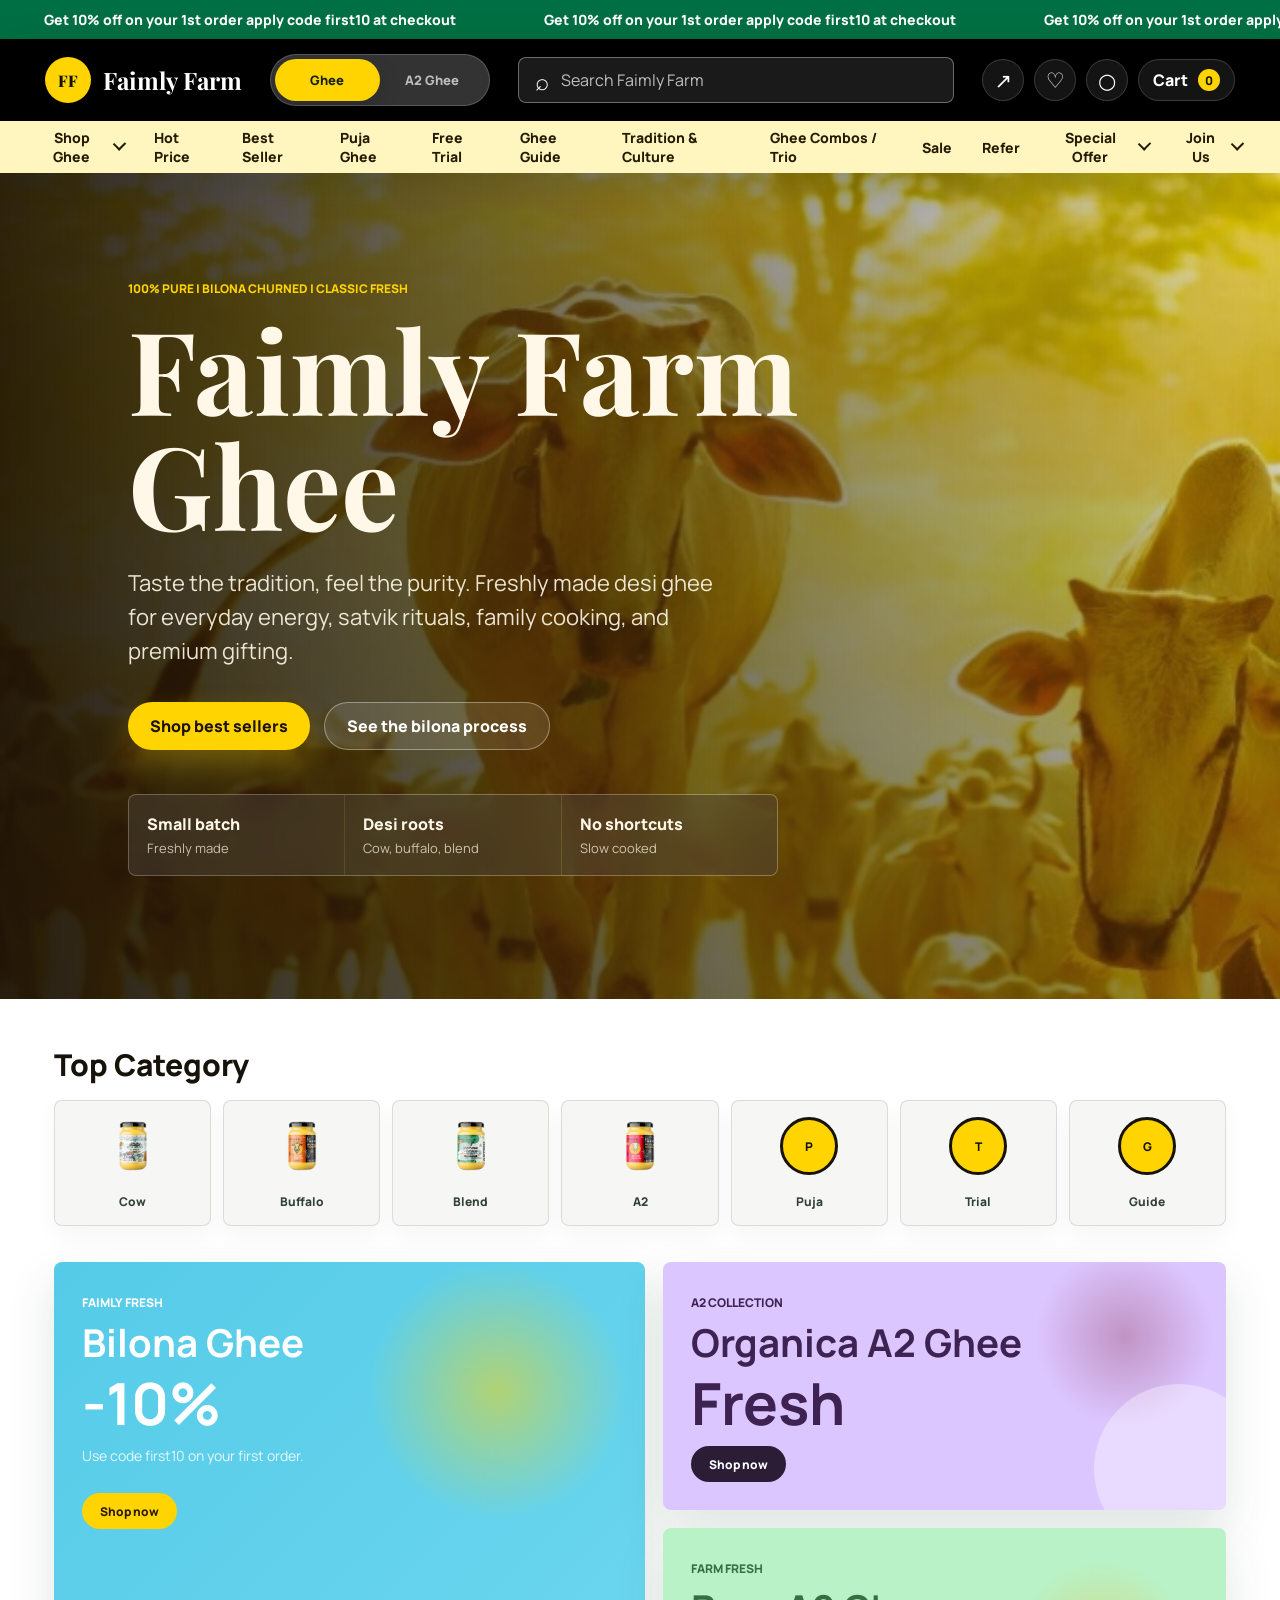
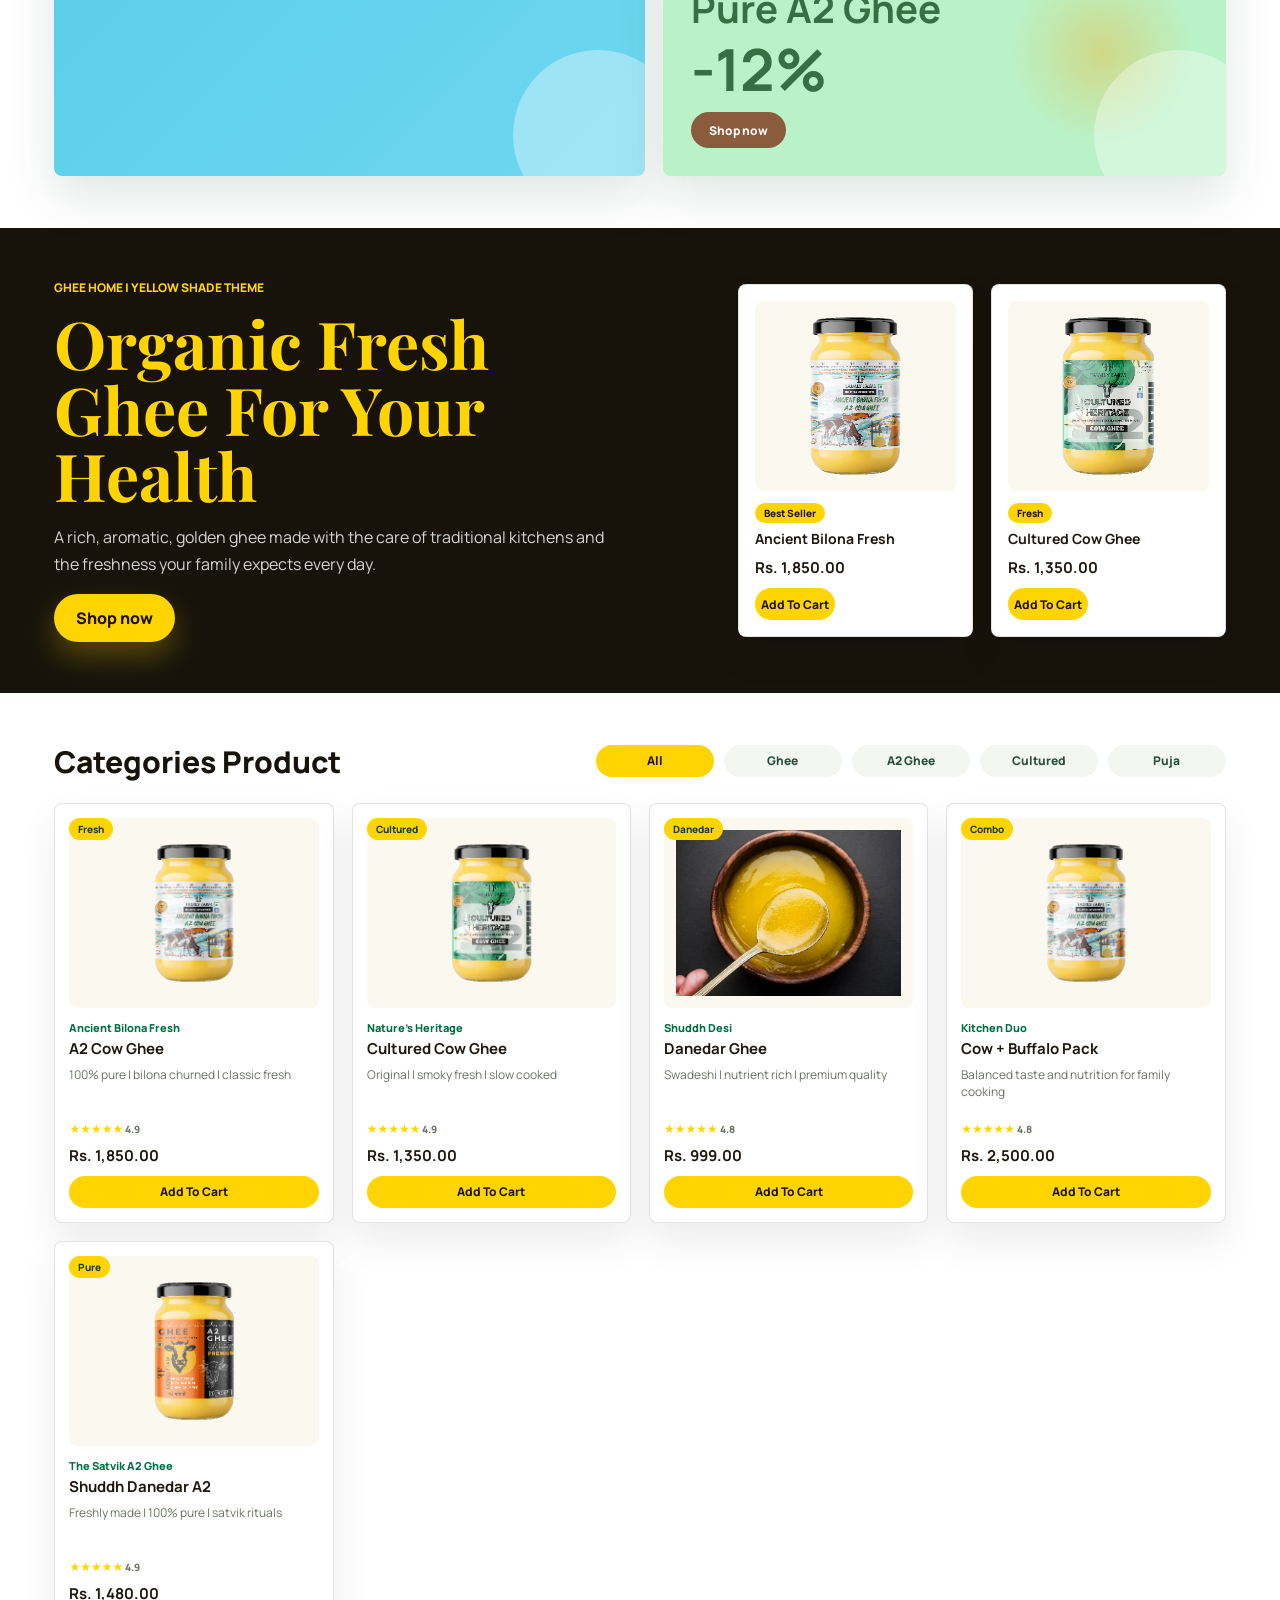
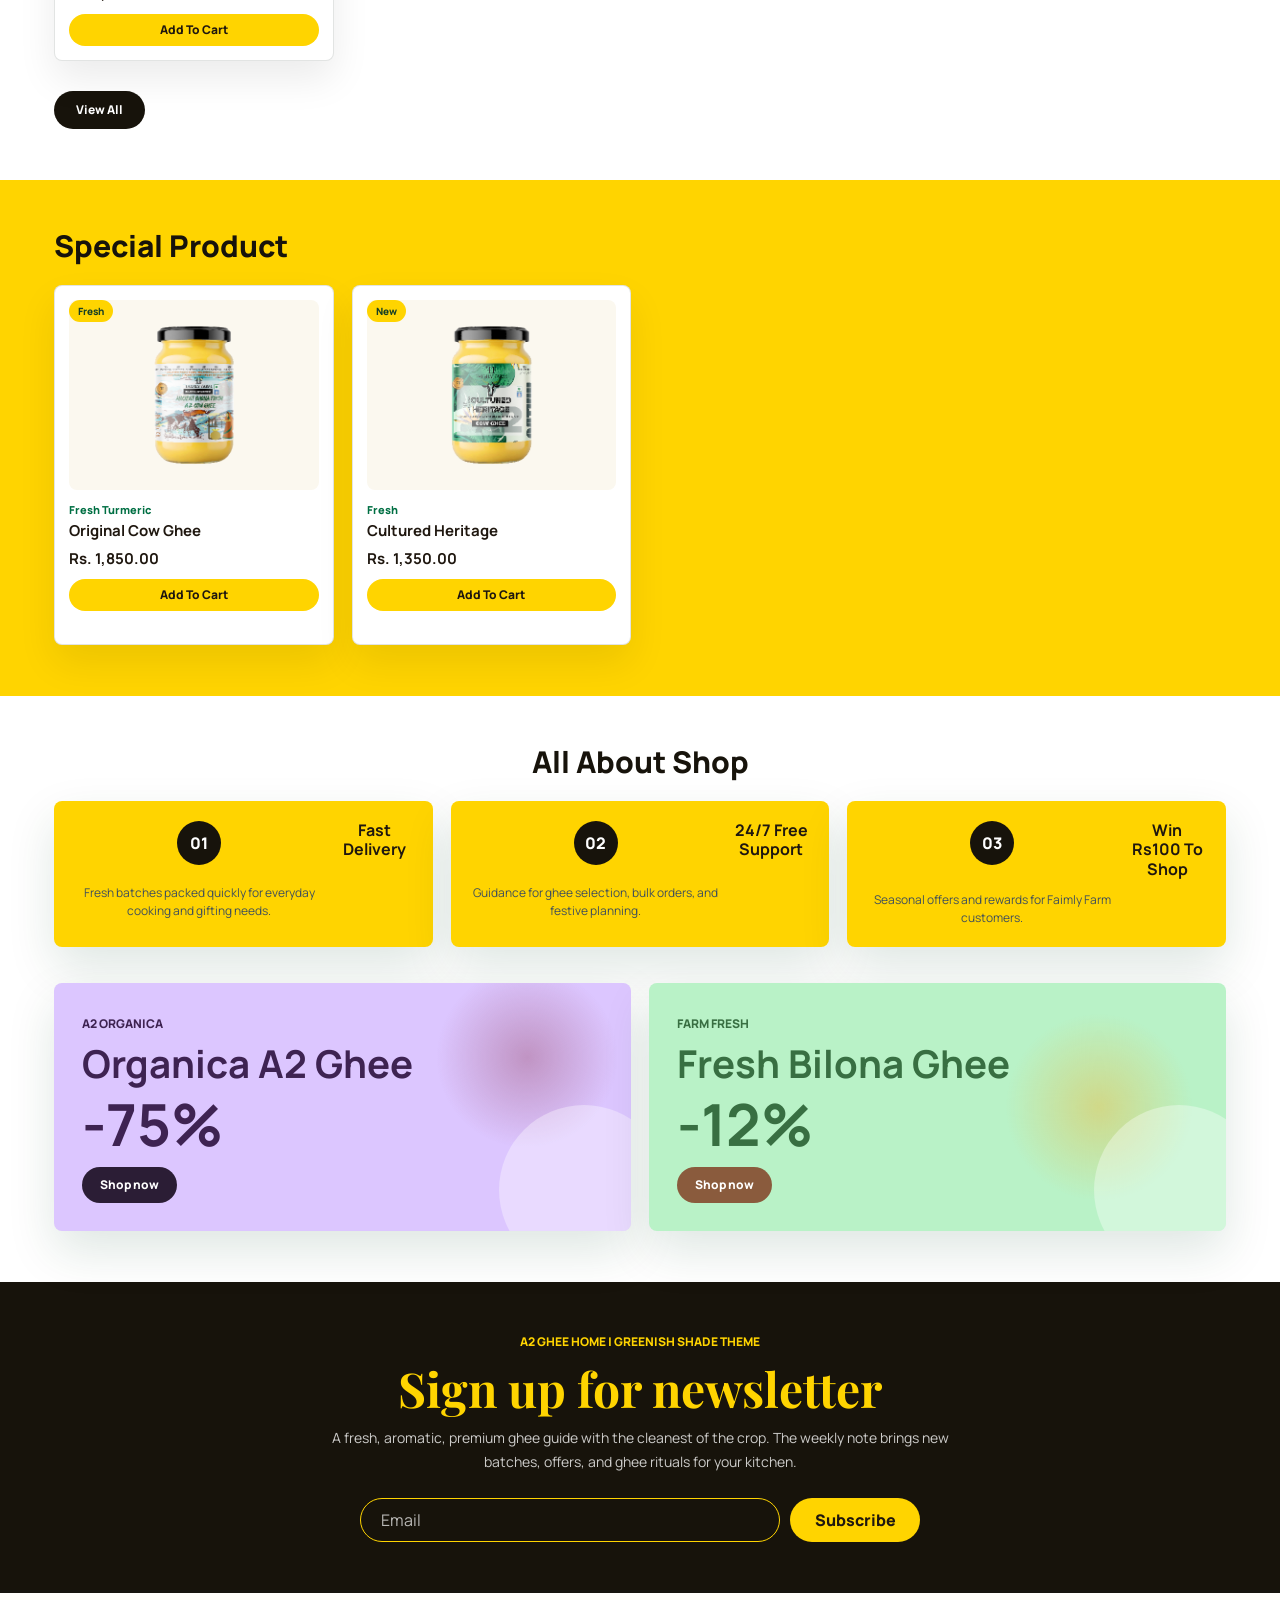
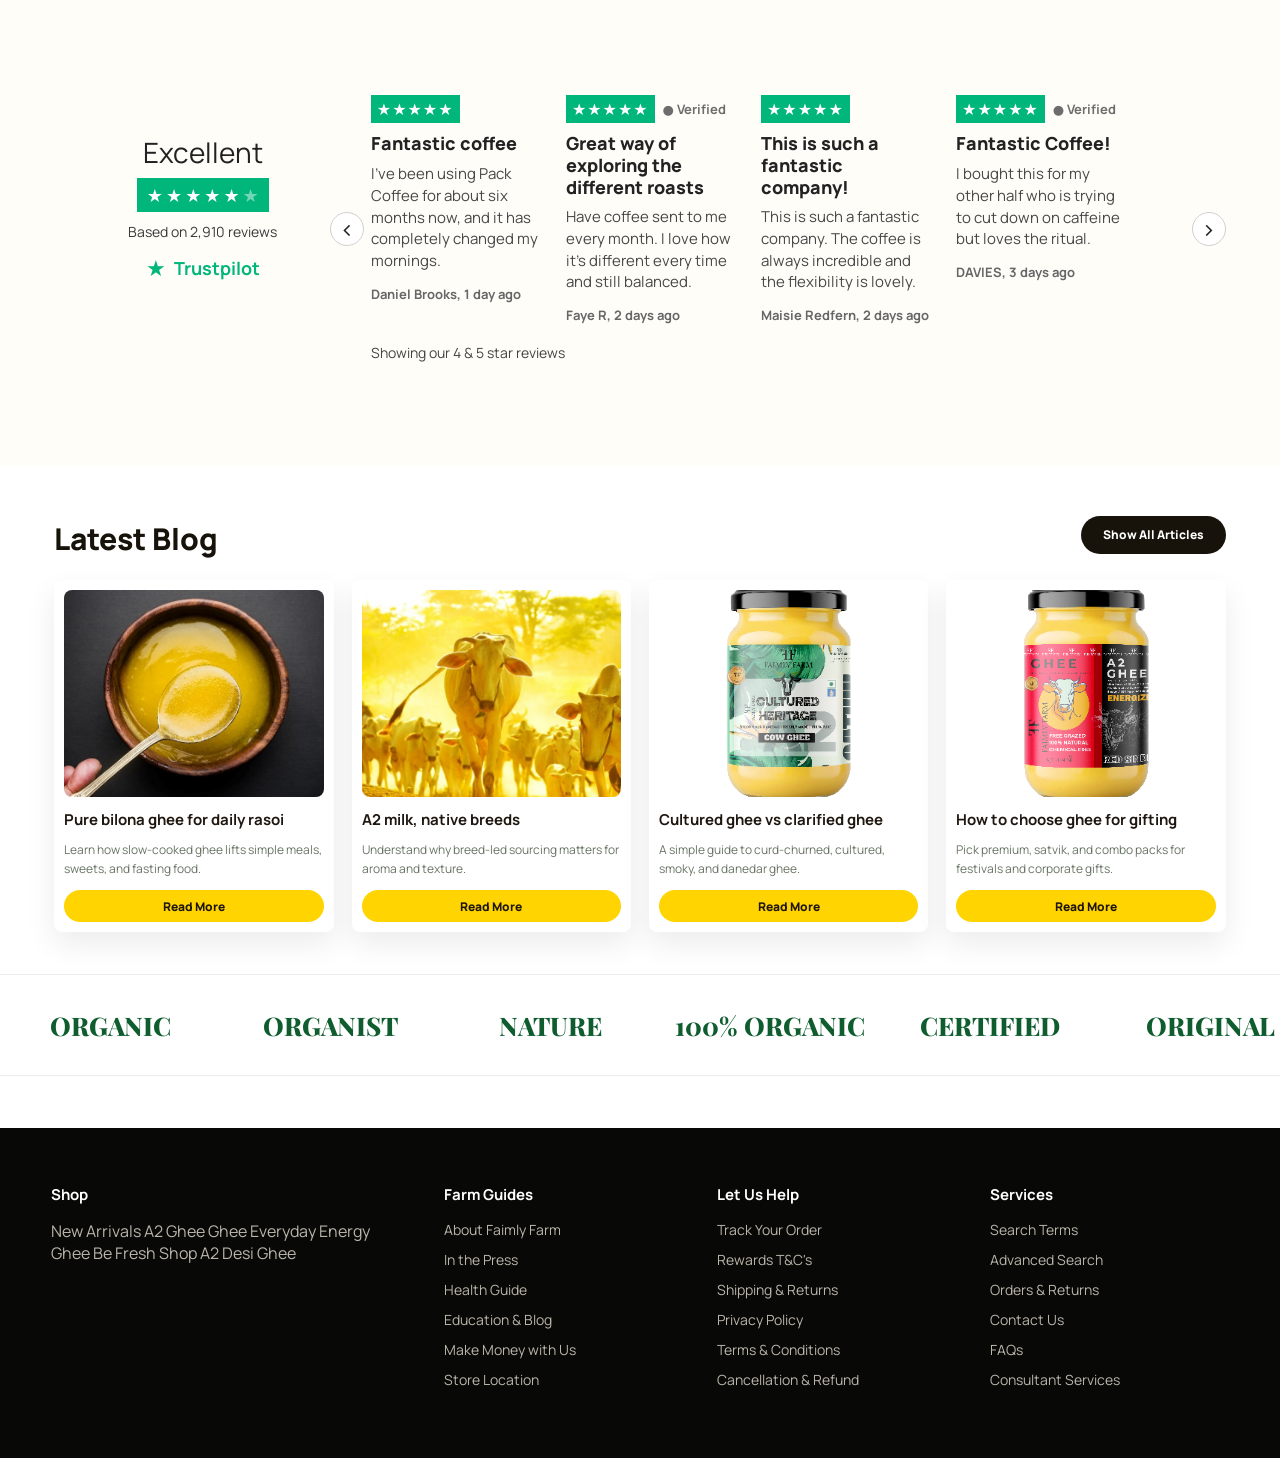
==== commit 9bf43f65: "interlinking" ====
--- a/index.html
+++ b/index.html
@@ -142,6 +142,7 @@
         <a href="ghee-offers.html">Puja Ghee</a>
         <a href="#trial">Free Trial</a>
         <a href="#guide">Ghee Guide</a>
+        <a href="tradition-culture.html">Tradition &amp; Culture</a>
         <div class="mega-item a2-only">
           <button
             class="mega-trigger"
@@ -157,7 +158,7 @@
                 <div class="mega-column">
                   <a href="#blog">Recipes & Rasoi</a>
                   <a href="#blog">Health & Wellness</a>
-                  <a href="#blog">Tradition & Culture</a>
+                  <a href="tradition-culture.html">Tradition & Culture</a>
                   <a href="#blog">Faimly Farm Gallery</a>
                   <a href="#blog">Everyday LookBook</a>
                 </div>
@@ -172,8 +173,9 @@
             </div>
           </div>
         </div>
-        <a href="ghee-offers.html">Ghee Combos / Trio</a>
+        <a href="combos-trio.html">Ghee Combos / Trio</a>
         <a href="ghee-offers.html">Sale</a>
+        <a href="refer.html">Refer</a>
         <div class="mega-item special-offer-menu">
           <button
             class="mega-trigger"
@@ -291,7 +293,7 @@
 
       <section class="hero a2-hero a2-only" aria-labelledby="a2-hero-title">
         <div class="hero-media">
-          <img src="assets/brand/farm-cows.jpeg" alt="Native cows in a lush green farm field" />
+          <img src="assets/brand/image.png" alt="Native cows in a lush green farm field" />
         </div>
         <div class="hero-content">
           <p class="eyebrow">A2 Ghee | native cow milk | bilona churned</p>
--- a/styles.css
+++ b/styles.css
@@ -143,7 +143,7 @@
   position: sticky;
   top: 0;
   z-index: 40;
-  background: var(--theme-deep);
+  background: #000000;
   color: #fff;
   box-shadow: 0 10px 35px rgba(15, 32, 20, 0.16);
   transition: background 240ms ease;
@@ -476,7 +476,6 @@
 }
 
 .mega-column > a:not(.mega-heading) {
-  border-top: 1px solid #f2f2f0;
   font-weight: 600; /* Slightly reduced font weight for regular links */
 }
 
@@ -635,7 +634,7 @@
 }
 
 .a2-hero {
-  min-height: calc(100vh - 112px);
+  min-height: 610px;
   background: #0f2a1b;
 }
 
@@ -1158,7 +1157,7 @@
 .hero {
   position: relative;
   display: grid;
-  min-height: calc(100vh - 112px);
+  min-height: 610px;
   overflow: hidden;
   background: #1e170e;
 }
@@ -1189,7 +1188,7 @@
   align-self: center;
   width: min(760px, calc(100% - 36px));
   margin-left: clamp(18px, 7vw, 92px);
-  padding: 80px 0 120px;
+  padding: 56px 0 72px;
   color: #fff8e8;
 }
 
@@ -2537,6 +2536,318 @@
   margin-top: 0;
 }
 
+.refer-page {
+  background: #fbf8ff;
+}
+
+.refer-shell {
+  padding-bottom: 0;
+  background: #fff;
+}
+
+.refer-hero {
+  display: grid;
+  grid-template-columns: minmax(0, 1.15fr) minmax(280px, 0.85fr);
+  gap: 24px;
+  width: min(1320px, calc(100% - 32px));
+  margin: 0 auto;
+  padding: 22px 0 32px;
+}
+
+.refer-hero-copy {
+  min-height: 430px;
+  padding: 34px 34px 34px 40px;
+  border-radius: 20px;
+  background: linear-gradient(135deg, #5d2cc9, #743ed1 45%, #8d55df);
+  color: #fff;
+  box-shadow: 0 24px 56px rgba(87, 33, 164, 0.26);
+}
+
+.refer-hero-copy h1 {
+  max-width: 480px;
+  color: #fff;
+  font-size: clamp(40px, 4.5vw, 72px);
+  line-height: 1.04;
+}
+
+.refer-hero-copy p {
+  max-width: 540px;
+  margin: 16px 0 0;
+  font-size: clamp(16px, 1.8vw, 20px);
+  line-height: 1.6;
+}
+
+.refer-hero-art {
+  position: relative;
+  min-height: 430px;
+  border-radius: 20px;
+  background: linear-gradient(180deg, #fff, #f6f0ff);
+  overflow: hidden;
+}
+
+.refer-people {
+  position: absolute;
+  right: 18px;
+  bottom: 0;
+  display: flex;
+  align-items: flex-end;
+  gap: 6px;
+  height: 100%;
+}
+
+.person {
+  width: 78px;
+  height: 210px;
+  border-radius: 40px 40px 8px 8px;
+  background: linear-gradient(180deg, #2c3446, #10161f);
+}
+
+.person.p1 {
+  height: 250px;
+  background: linear-gradient(180deg, #2d3a53, #1d2532);
+}
+
+.person.p2 {
+  height: 230px;
+  background: linear-gradient(180deg, #f3b5d8, #c09be7);
+}
+
+.person.p3 {
+  height: 245px;
+  background: linear-gradient(180deg, #8c78ef, #283240);
+}
+
+.coin {
+  position: absolute;
+  display: grid;
+  place-items: center;
+  border-radius: 50%;
+  background: radial-gradient(circle at 35% 35%, #ffef9a, #f7bf1c 62%, #d69303 100%);
+  color: #9b6400;
+  font-family: "Playfair Display", Georgia, serif;
+  font-size: 44px;
+  font-weight: 800;
+  box-shadow: 0 12px 24px rgba(111, 73, 0, 0.2);
+}
+
+.coin-large {
+  top: 12px;
+  right: 112px;
+  width: 104px;
+  height: 104px;
+}
+
+.coin-small {
+  top: 52px;
+  right: 24px;
+  width: 56px;
+  height: 56px;
+  font-size: 26px;
+  opacity: 0.68;
+}
+
+.coin-small.alt {
+  top: 162px;
+  right: 214px;
+  width: 42px;
+  height: 42px;
+  font-size: 20px;
+}
+
+.refer-section-head {
+  display: grid;
+  justify-content: start;
+  margin-bottom: 18px;
+}
+
+.refer-section-head h2 {
+  margin: 0;
+  color: #4a4a4a;
+  font-family: "Manrope", sans-serif;
+  font-size: clamp(24px, 3vw, 38px);
+  font-weight: 900;
+}
+
+.refer-grid {
+  display: grid;
+  grid-template-columns: minmax(0, 1fr) minmax(300px, 1fr);
+  gap: 24px;
+  width: min(1320px, calc(100% - 32px));
+  margin: 0 auto;
+  padding: 0 0 26px;
+}
+
+.refer-steps {
+  display: grid;
+  gap: 16px;
+  padding: 26px;
+  border-radius: 18px;
+  background: #fbebed;
+}
+
+.refer-steps article {
+  display: grid;
+  grid-template-columns: 44px minmax(0, 1fr);
+  gap: 16px;
+  align-items: center;
+  padding: 12px 0;
+  border-left: 2px dashed #8d54d9;
+}
+
+.refer-steps span {
+  display: grid;
+  place-items: center;
+  width: 38px;
+  height: 38px;
+  margin-left: -19px;
+  border: 2px solid #8d54d9;
+  border-radius: 50%;
+  background: #fff;
+  color: #8d54d9;
+  font-weight: 900;
+}
+
+.refer-steps p {
+  margin: 0;
+  color: #4d4d4d;
+  line-height: 1.65;
+}
+
+.refer-bonus {
+  display: grid;
+  align-content: start;
+  gap: 18px;
+}
+
+.refer-bonus h3 {
+  margin: 0;
+  color: #4a4a4a;
+  font-family: "Manrope", sans-serif;
+  font-size: clamp(24px, 3vw, 36px);
+  font-weight: 900;
+  text-align: center;
+}
+
+.bonus-card {
+  overflow: hidden;
+  border-radius: 10px;
+  background: #fff;
+  box-shadow: 0 12px 30px rgba(53, 28, 118, 0.12);
+}
+
+.bonus-card-head {
+  padding: 14px 16px;
+  background: linear-gradient(90deg, #542fc4, #6d40d2);
+  color: #fff;
+  font-size: 14px;
+  font-weight: 900;
+}
+
+.bonus-card-body {
+  padding: 18px 16px;
+  color: #6a45d6;
+  font-size: 14px;
+}
+
+.bonus-card-body strong {
+  display: block;
+  margin-bottom: 6px;
+  color: #7f5ae8;
+}
+
+.terms-panel {
+  width: min(1320px, calc(100% - 32px));
+  margin: 0 auto 26px;
+}
+
+.terms-card {
+  max-width: 700px;
+  margin: 0 auto;
+  border-radius: 10px;
+  background: #fff;
+  box-shadow: 0 12px 26px rgba(55, 28, 116, 0.08);
+  overflow: hidden;
+}
+
+.terms-head {
+  padding: 18px 24px;
+  border-bottom: 1px solid rgba(78, 54, 134, 0.12);
+}
+
+.terms-head h2 {
+  margin: 0;
+  color: #5b43ad;
+  font-size: clamp(22px, 2.7vw, 34px);
+  font-weight: 900;
+  text-align: center;
+}
+
+.terms-body {
+  padding: 18px 24px 26px;
+  color: #565656;
+  line-height: 1.75;
+}
+
+.terms-body ol {
+  padding-left: 18px;
+}
+
+.terms-body li + li {
+  margin-top: 8px;
+}
+
+@media (max-width: 900px) {
+  .refer-hero,
+  .refer-grid {
+    grid-template-columns: 1fr;
+  }
+
+  .refer-hero-copy,
+  .refer-hero-art {
+    min-height: 320px;
+  }
+
+  .coin-large {
+    right: 86px;
+  }
+
+  .refer-steps {
+    padding: 20px;
+  }
+}
+
+@media (max-width: 700px) {
+  .refer-hero-copy {
+    padding: 24px 20px;
+  }
+
+  .refer-hero-copy h1 {
+    font-size: clamp(32px, 11vw, 52px);
+  }
+
+  .refer-hero-copy p {
+    font-size: 16px;
+  }
+
+  .refer-people {
+    right: 8px;
+  }
+
+  .person {
+    width: 54px;
+  }
+
+  .refer-grid,
+  .terms-panel {
+    width: min(1320px, calc(100% - 24px));
+  }
+
+  .terms-head,
+  .terms-body {
+    padding-inline: 16px;
+  }
+}
+
 @media (max-width: 900px) {
   .offer-hero-inner {
     grid-template-columns: 1fr;
@@ -3431,6 +3742,384 @@
   margin: 8px 0 0;
   font-family: "Manrope", sans-serif;
   font-size: 24px;
+}
+
+.category-listing-shell {
+  padding-bottom: 18px;
+}
+
+.category-hero {
+  padding: 30px 0 24px;
+}
+
+.category-hero-copy {
+  margin-bottom: 22px;
+}
+
+.category-hero-copy h1 {
+  margin: 0;
+  color: var(--theme-deep);
+  font-family: "Playfair Display", Georgia, serif;
+  font-size: clamp(44px, 6vw, 88px);
+  line-height: 0.95;
+}
+
+.category-hero-copy p:not(.eyebrow) {
+  max-width: 720px;
+  margin-top: 14px;
+  color: #5f5a53;
+  line-height: 1.7;
+}
+
+.category-hero-grid {
+  display: grid;
+  grid-template-columns: repeat(2, minmax(0, 1fr));
+  gap: 18px;
+}
+
+.category-feature {
+  overflow: hidden;
+  border-radius: 18px;
+  background: #fff;
+  box-shadow: 0 16px 36px rgba(34, 30, 16, 0.08);
+}
+
+.category-feature.feature-large {
+  grid-column: span 2;
+  display: grid;
+  grid-template-columns: minmax(0, 1.35fr) minmax(0, 0.9fr);
+}
+
+.category-feature img {
+  width: 100%;
+  height: 100%;
+  min-height: 240px;
+  object-fit: cover;
+}
+
+.category-feature > div {
+  display: flex;
+  flex-direction: column;
+  justify-content: center;
+  gap: 10px;
+  padding: 18px;
+}
+
+.category-feature h2 {
+  margin: 0;
+  color: #111;
+  font-family: "Manrope", sans-serif;
+  font-size: clamp(22px, 2.3vw, 34px);
+  line-height: 1.15;
+}
+
+.category-feature a {
+  display: inline-flex;
+  align-items: center;
+  justify-content: center;
+  width: fit-content;
+  min-height: 36px;
+  padding: 0 18px;
+  border-radius: 999px;
+  background: var(--theme-accent);
+  color: #1f170f;
+  font-size: 12px;
+  font-weight: 900;
+}
+
+.category-toolbar {
+  display: flex;
+  flex-wrap: wrap;
+  gap: 10px;
+  padding: 10px 0 6px;
+}
+
+.category-layout {
+  display: grid;
+  grid-template-columns: minmax(0, 1.6fr) minmax(300px, 0.68fr);
+  gap: 24px;
+  padding: 8px 0 26px;
+}
+
+.category-feed {
+  grid-template-columns: repeat(2, minmax(0, 1fr));
+}
+
+.category-feed .post-card.large {
+  grid-column: span 2;
+}
+
+.category-pagination {
+  padding: 0 0 34px;
+}
+
+.pagination {
+  display: flex;
+  gap: 10px;
+  justify-content: center;
+}
+
+.page {
+  display: grid;
+  place-items: center;
+  min-width: 40px;
+  min-height: 40px;
+  padding: 0 12px;
+  border: 1px solid #d7cfbc;
+  border-radius: 4px;
+  background: #fff;
+  color: #4c473d;
+  font-weight: 900;
+}
+
+.page.active {
+  background: #e7e2d8;
+}
+
+.page.next {
+  min-width: 60px;
+}
+
+.category-products {
+  padding: 12px 0 8px;
+}
+
+.category-product-grid .product-card {
+  min-height: 100%;
+}
+
+.combos-page {
+  background: #f8faf6;
+}
+
+.combos-shell {
+  padding-bottom: 0;
+}
+
+.combos-hero {
+  display: grid;
+  grid-template-columns: minmax(0, 1.15fr) minmax(320px, 0.85fr);
+  gap: 22px;
+  width: min(1320px, calc(100% - 32px));
+  margin: 0 auto;
+  padding: 26px 0 18px;
+}
+
+.combos-hero-copy {
+  min-height: 380px;
+  padding: 34px;
+  border-radius: 18px;
+  background:
+    linear-gradient(90deg, rgba(18, 83, 61, 0.82), rgba(18, 83, 61, 0.42) 55%, rgba(18, 83, 61, 0.12)),
+    linear-gradient(135deg, #d7c28a, #8fb59a);
+  color: #fff;
+  box-shadow: 0 18px 40px rgba(18, 60, 45, 0.14);
+}
+
+.combos-hero-copy h1 {
+  max-width: 640px;
+  color: #fff;
+  font-size: clamp(42px, 5.8vw, 84px);
+  line-height: 0.95;
+}
+
+.combos-hero-copy p {
+  max-width: 560px;
+  margin-top: 16px;
+  color: rgba(255, 255, 255, 0.92);
+  font-size: clamp(16px, 1.8vw, 20px);
+  line-height: 1.55;
+}
+
+.combos-hero-art {
+  position: relative;
+  overflow: hidden;
+  border-radius: 18px;
+  background:
+    linear-gradient(90deg, rgba(236, 227, 197, 0.35), rgba(255, 255, 255, 0.08)),
+    linear-gradient(180deg, #f6f1df, #e5d2b5);
+  box-shadow: 0 18px 40px rgba(18, 60, 45, 0.1);
+}
+
+.launch-badge {
+  position: absolute;
+  top: 18px;
+  left: 18px;
+  display: grid;
+  place-items: center;
+  width: 92px;
+  height: 92px;
+  border-radius: 50%;
+  background: #e8d589;
+  color: #1e5948;
+  font-family: "Manrope", sans-serif;
+  font-size: 16px;
+  font-weight: 900;
+  text-align: center;
+}
+
+.combo-jar,
+.combo-pack {
+  position: absolute;
+  bottom: 18px;
+  border-radius: 18px;
+  box-shadow: 0 20px 24px rgba(88, 58, 15, 0.14);
+}
+
+.combo-jar {
+  width: 126px;
+  height: 166px;
+  background:
+    radial-gradient(circle at 50% 18%, #fff7d9 0 18%, transparent 19%),
+    linear-gradient(180deg, #e1bb67, #b47a27);
+}
+
+.combo-jar.combo-left {
+  left: 58px;
+}
+
+.combo-jar.combo-right {
+  right: 72px;
+  height: 186px;
+}
+
+.combo-pack {
+  right: 198px;
+  width: 154px;
+  height: 210px;
+  background:
+    linear-gradient(180deg, #c89a5a, #8b5b2f),
+    radial-gradient(circle at 50% 18%, #fff8df 0 18%, transparent 19%);
+}
+
+.combo-icon-row {
+  padding: 10px 0 14px;
+  background: #f3f6f1;
+}
+
+.combo-icons {
+  display: grid;
+  grid-template-columns: repeat(9, minmax(0, 1fr));
+  gap: 10px;
+}
+
+.combo-icons a {
+  display: grid;
+  place-items: center;
+  min-height: 70px;
+  padding: 8px;
+  border-radius: 50%;
+  border: 2px solid #c0d2c7;
+  background: #fff;
+  color: #2f6a57;
+  font-size: 12px;
+  font-weight: 900;
+  text-align: center;
+}
+
+.combo-products {
+  background: #fff;
+  padding: 18px 0 8px;
+}
+
+.combo-grid {
+  grid-template-columns: repeat(5, minmax(0, 1fr));
+}
+
+.combo-grid .product-card {
+  background: #fff;
+}
+
+.trio-grid {
+  margin-top: 10px;
+}
+
+.combo-products-alt {
+  padding-top: 36px;
+}
+
+.combo-badges {
+  padding: 18px 0 0;
+}
+
+.combo-badges .cert-strip {
+  margin-top: 10px;
+}
+
+@media (max-width: 1100px) {
+  .combos-hero {
+    grid-template-columns: 1fr;
+  }
+
+  .combo-icons {
+    grid-template-columns: repeat(3, minmax(0, 1fr));
+  }
+
+  .combo-grid {
+    grid-template-columns: repeat(2, minmax(0, 1fr));
+  }
+}
+
+@media (max-width: 700px) {
+  .combos-hero-copy {
+    min-height: 320px;
+    padding: 24px;
+  }
+
+  .combos-hero-copy h1 {
+    font-size: clamp(34px, 10vw, 54px);
+  }
+
+  .combo-icons {
+    grid-template-columns: repeat(2, minmax(0, 1fr));
+  }
+
+  .combo-grid {
+    grid-template-columns: 1fr;
+  }
+
+  .combo-jar.combo-left {
+    left: 18px;
+  }
+
+  .combo-jar.combo-right {
+    right: 18px;
+  }
+
+  .combo-pack {
+    right: 110px;
+  }
+}
+
+@media (max-width: 900px) {
+  .category-hero-grid,
+  .category-layout {
+    grid-template-columns: 1fr;
+  }
+
+  .category-feature.feature-large,
+  .category-feed .post-card.large {
+    grid-column: auto;
+    grid-template-columns: 1fr;
+  }
+
+  .category-feed {
+    grid-template-columns: 1fr;
+  }
+}
+
+@media (max-width: 700px) {
+  .category-hero {
+    padding-top: 18px;
+  }
+
+  .category-feature > div {
+    padding: 16px;
+  }
+
+  .pagination {
+    flex-wrap: wrap;
+  }
 }
 
 .mini-newsletter {
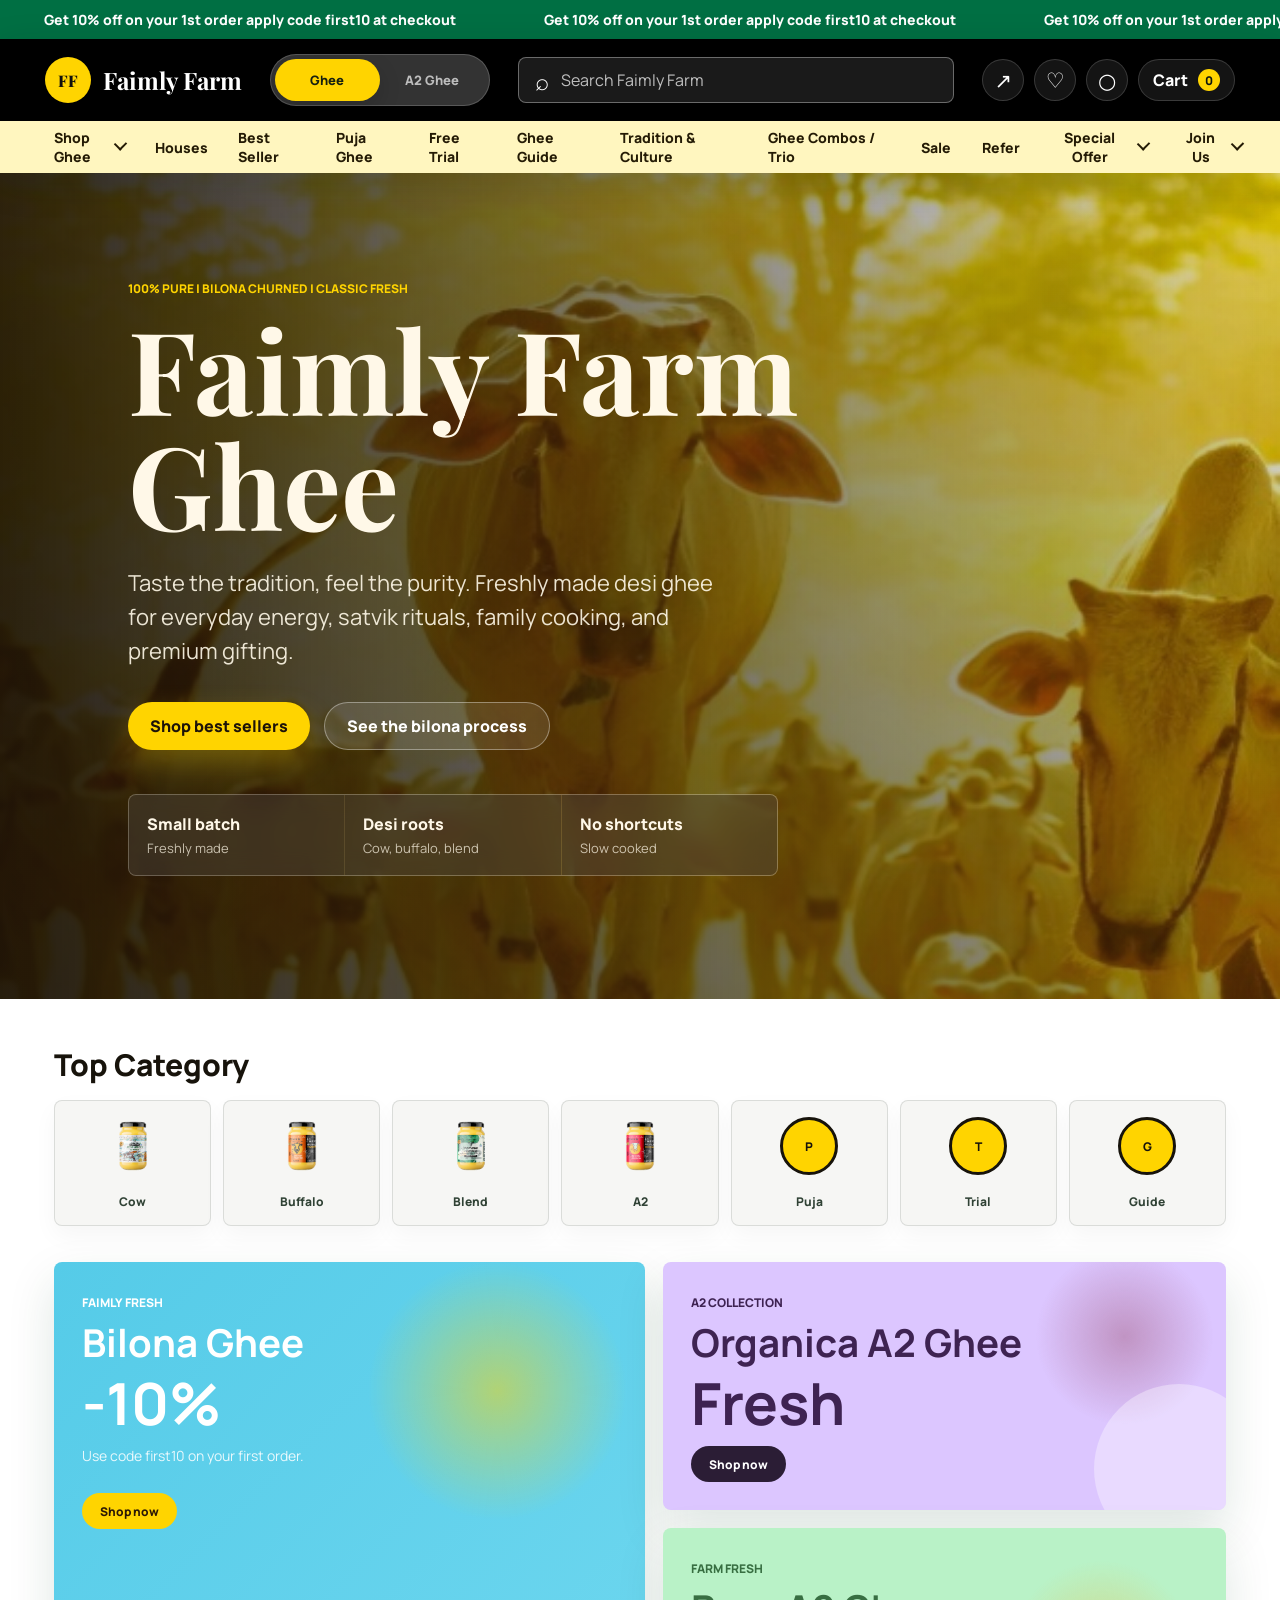
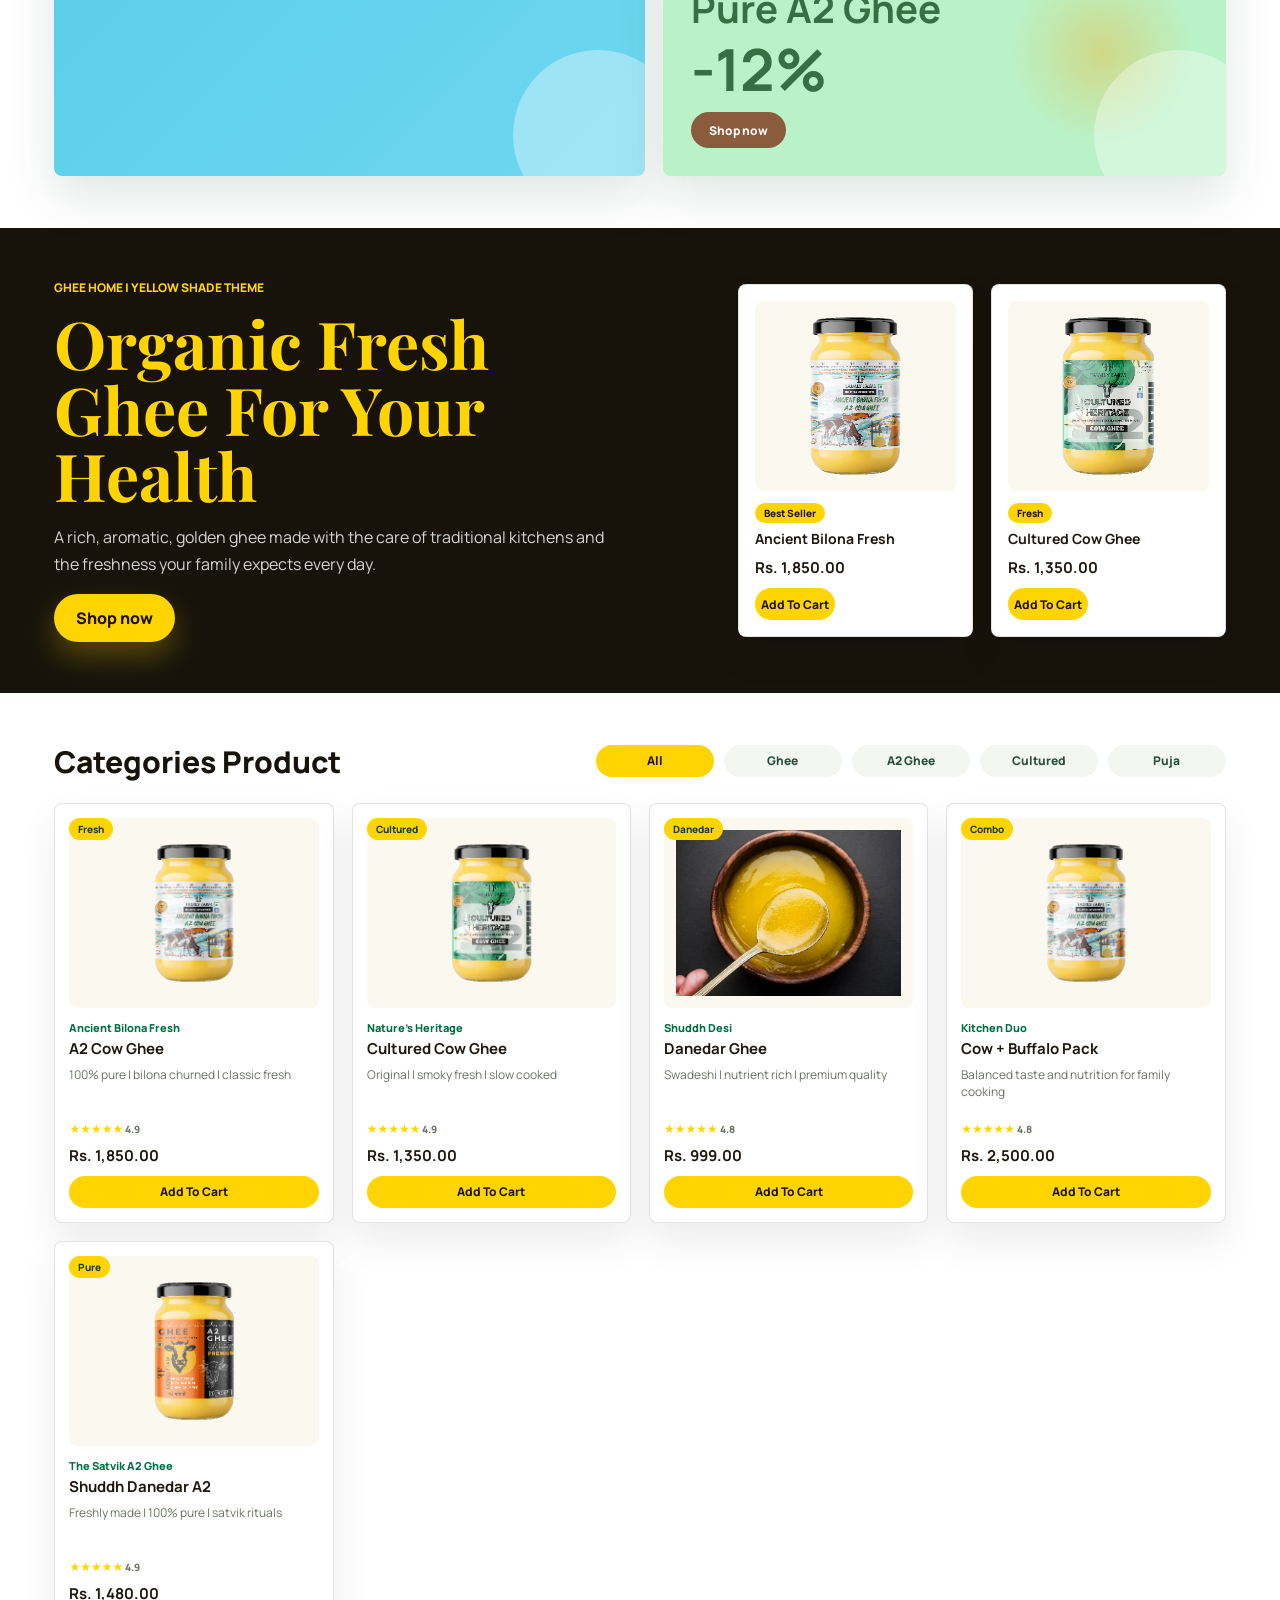
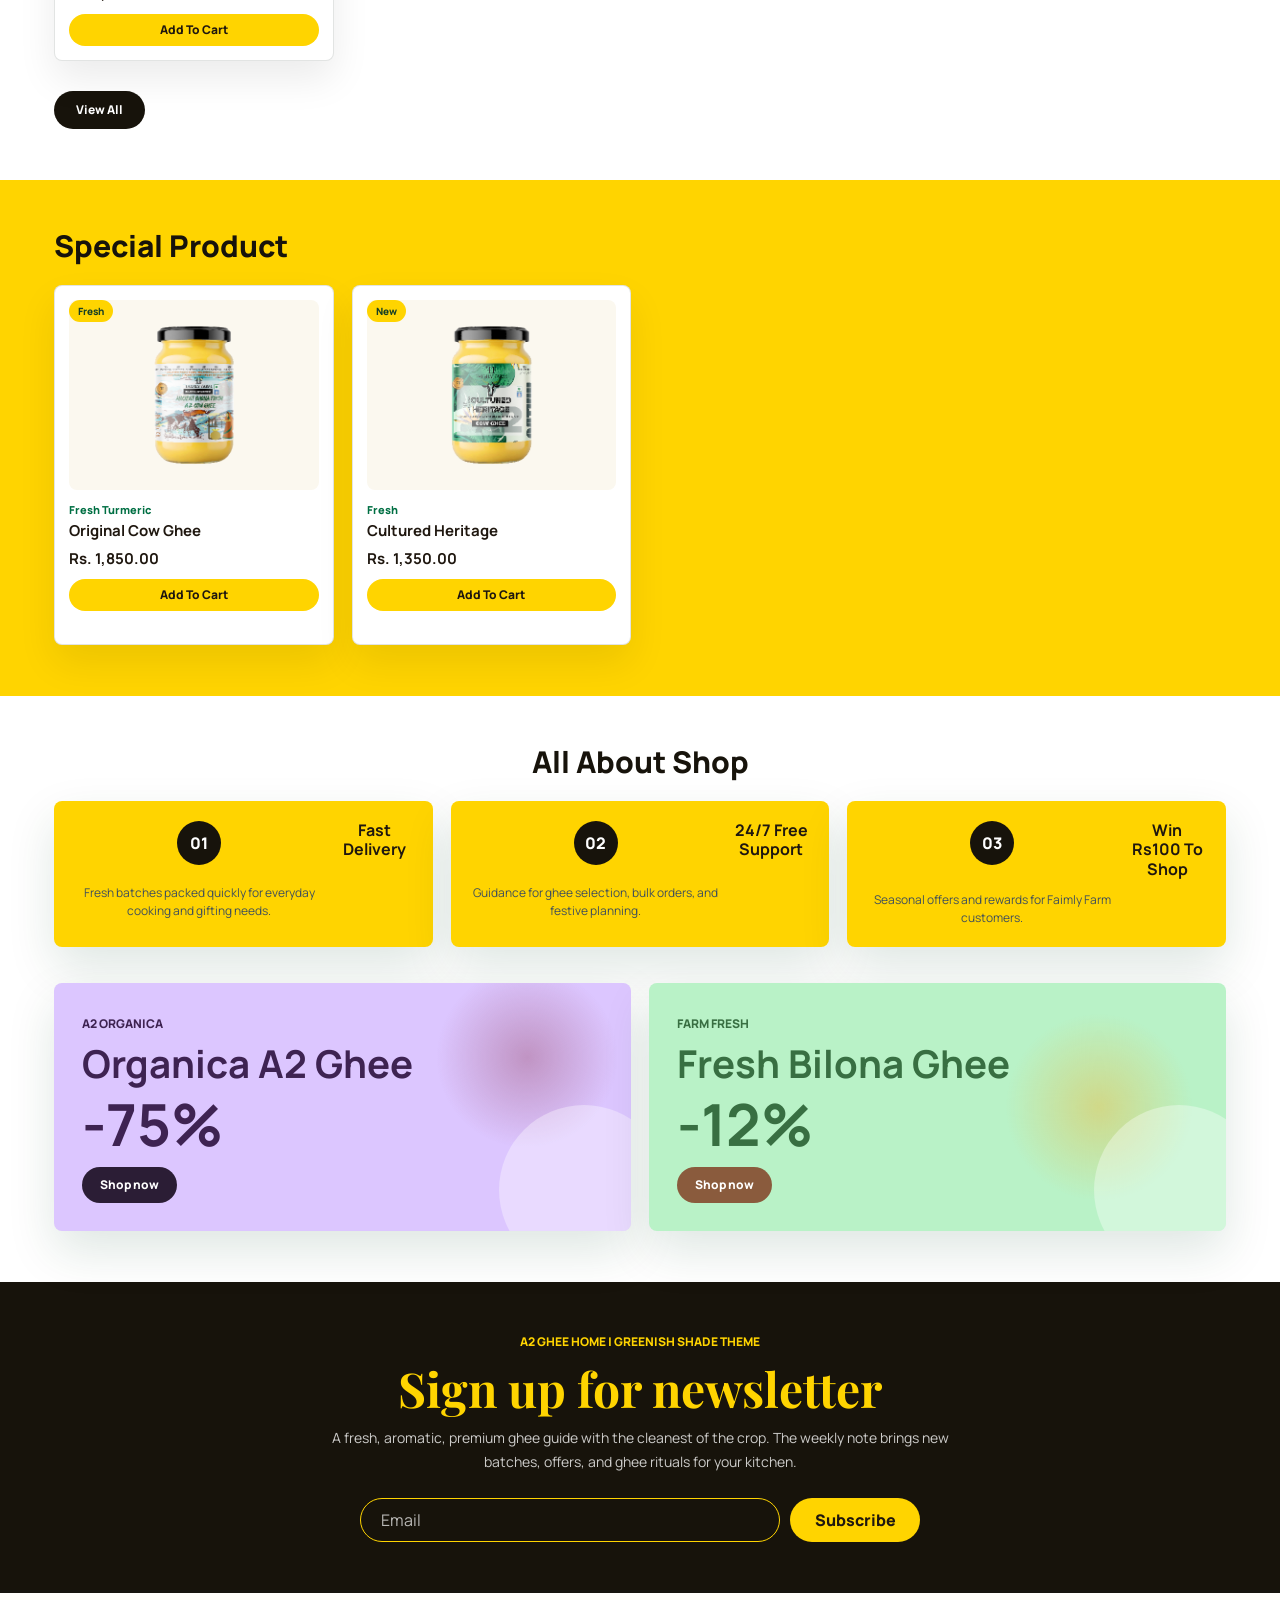
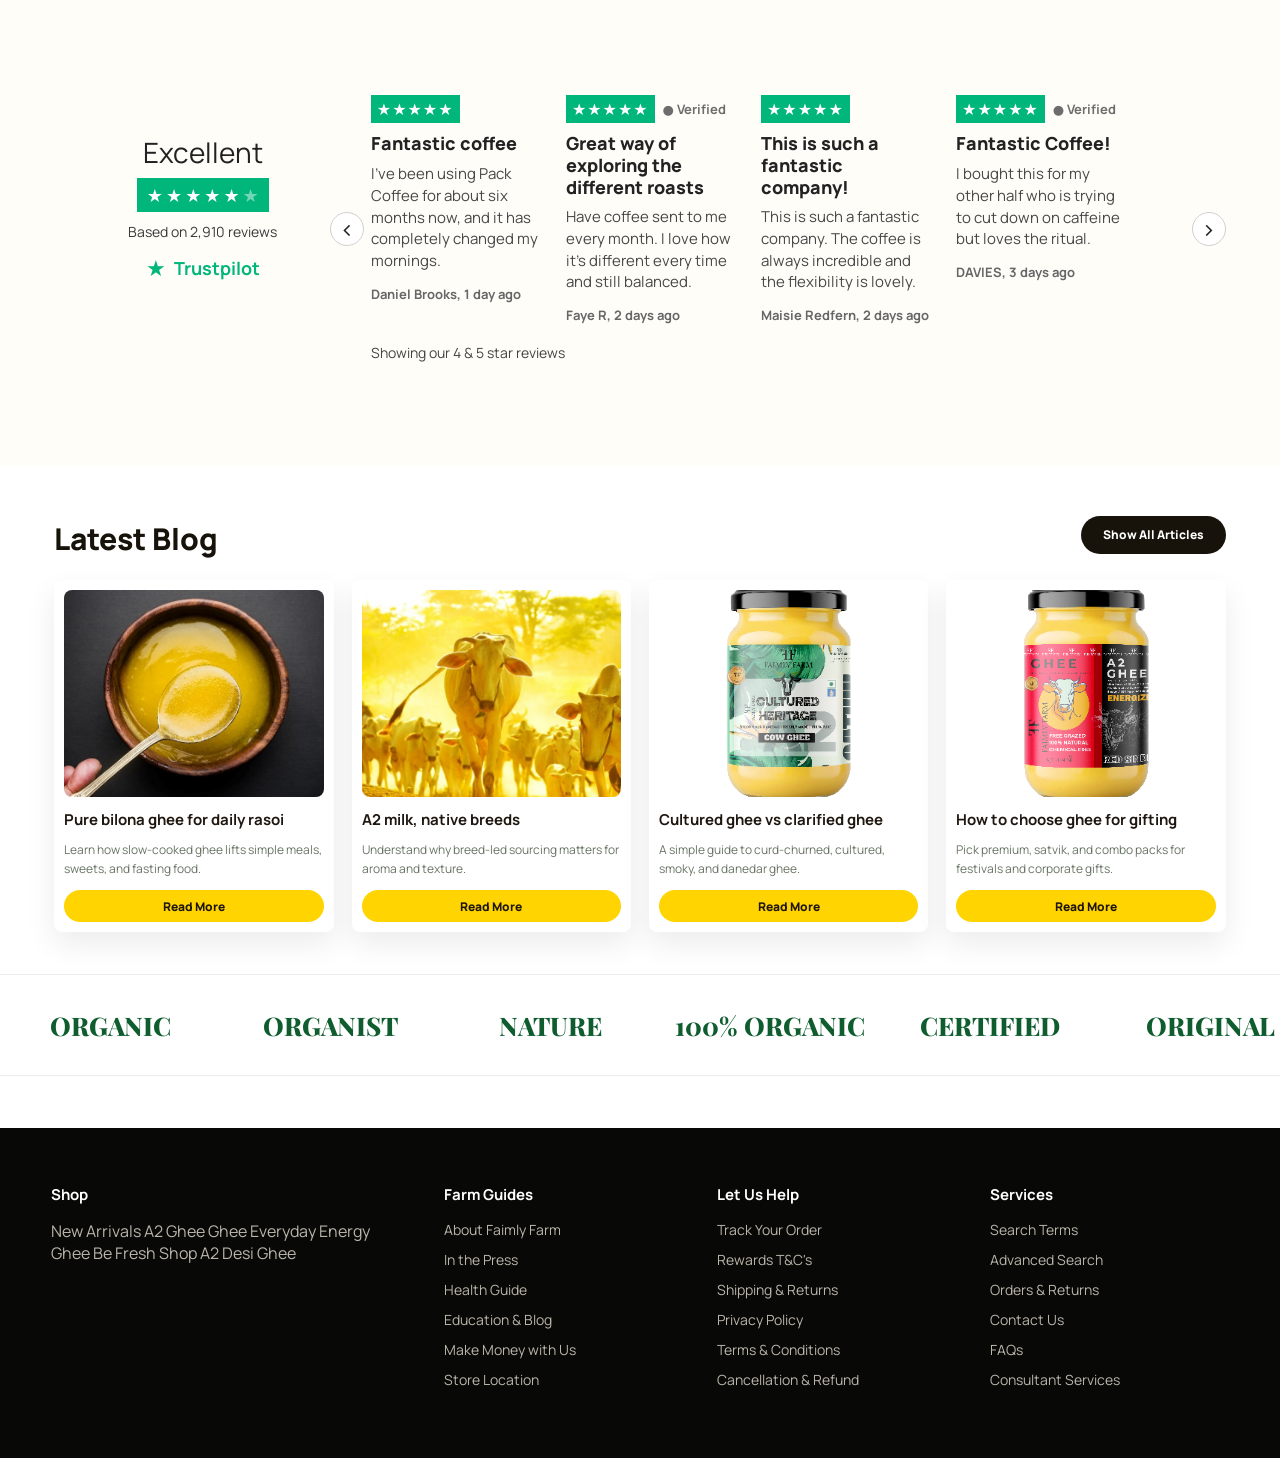
==== commit b1ead719: "menu test" ====
--- a/index.html
+++ b/index.html
@@ -137,7 +137,7 @@
             </div>
           </div>
         </div>
-        <a href="ghee-offers.html">Hot Price</a>
+        <a href="ghee-offers.html">Houses</a>
         <a href="#products">Best Seller</a>
         <a href="ghee-offers.html">Puja Ghee</a>
         <a href="#trial">Free Trial</a>
--- a/styles.css
+++ b/styles.css
@@ -497,7 +497,7 @@
 
 .green-heading {
   color: #fff !important;
-  background: var(--theme-deep);
+  background: #000;
 }
 
 .join-heading {
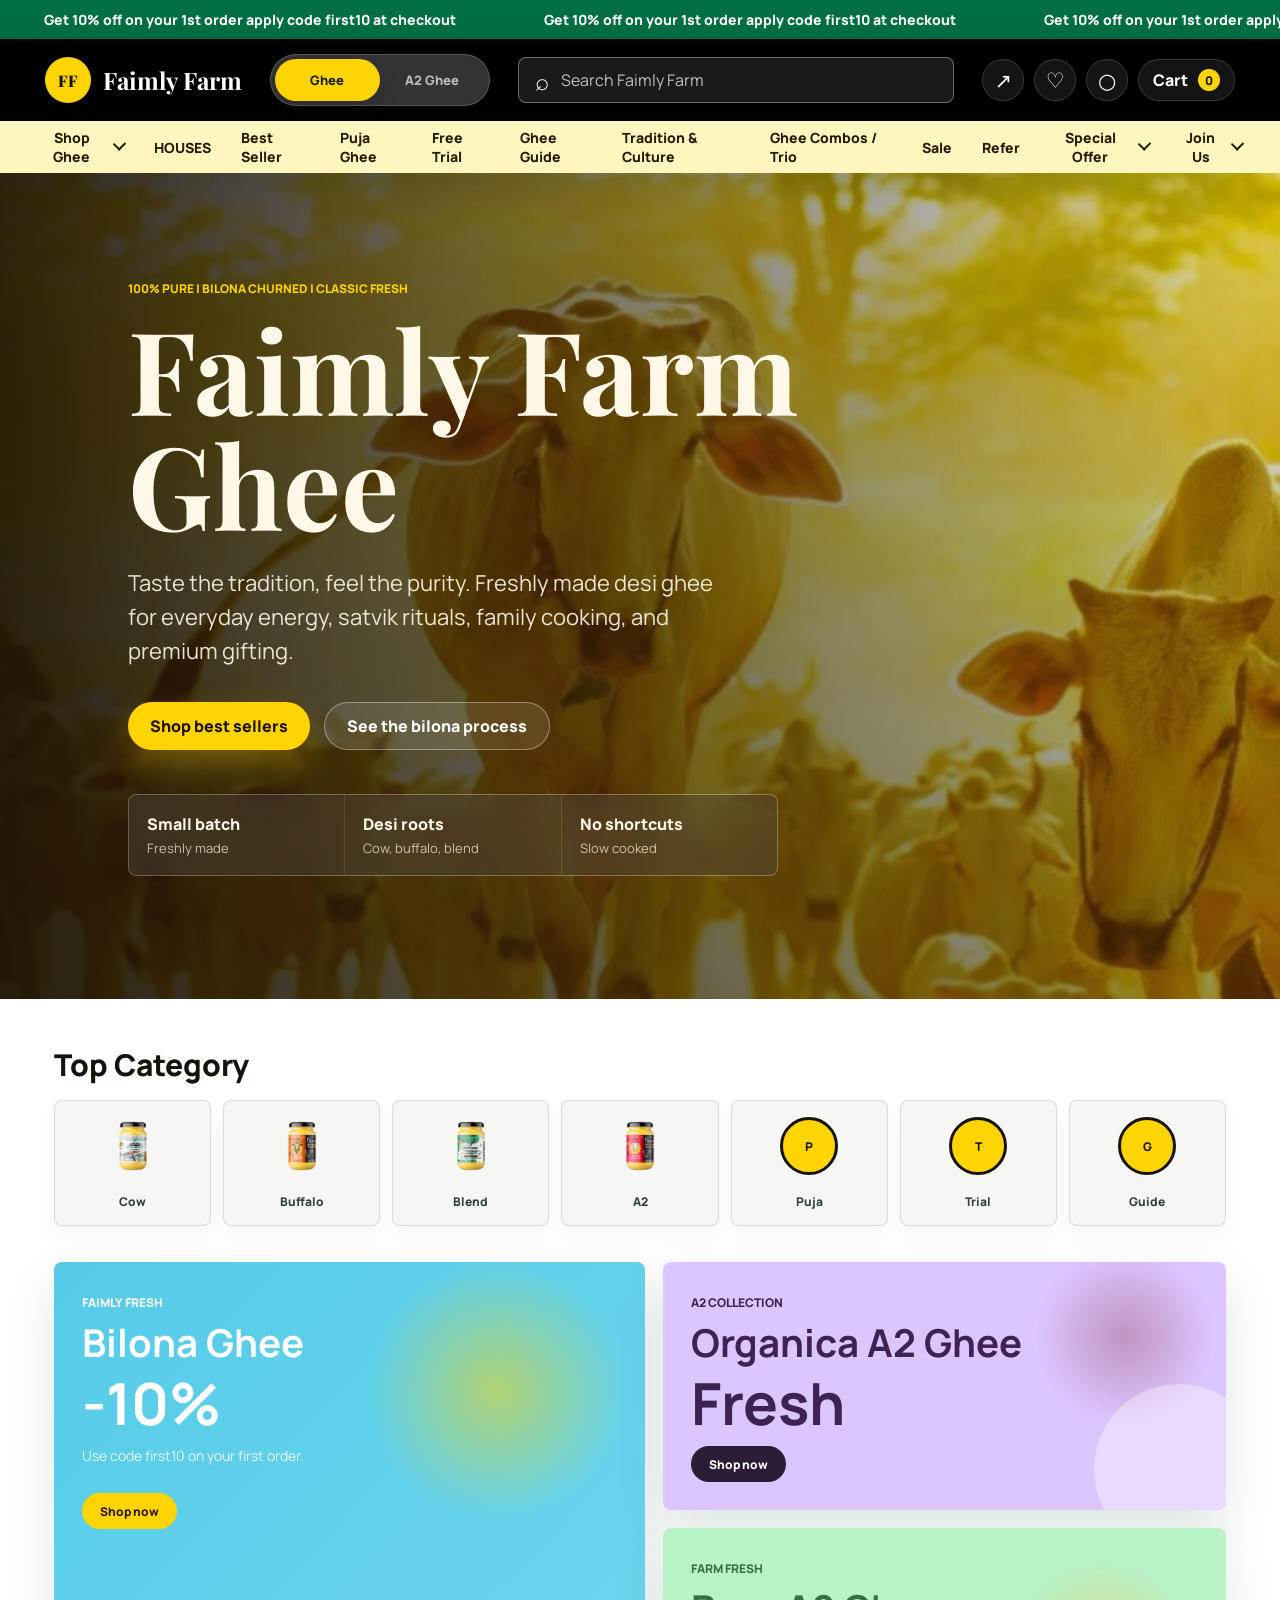
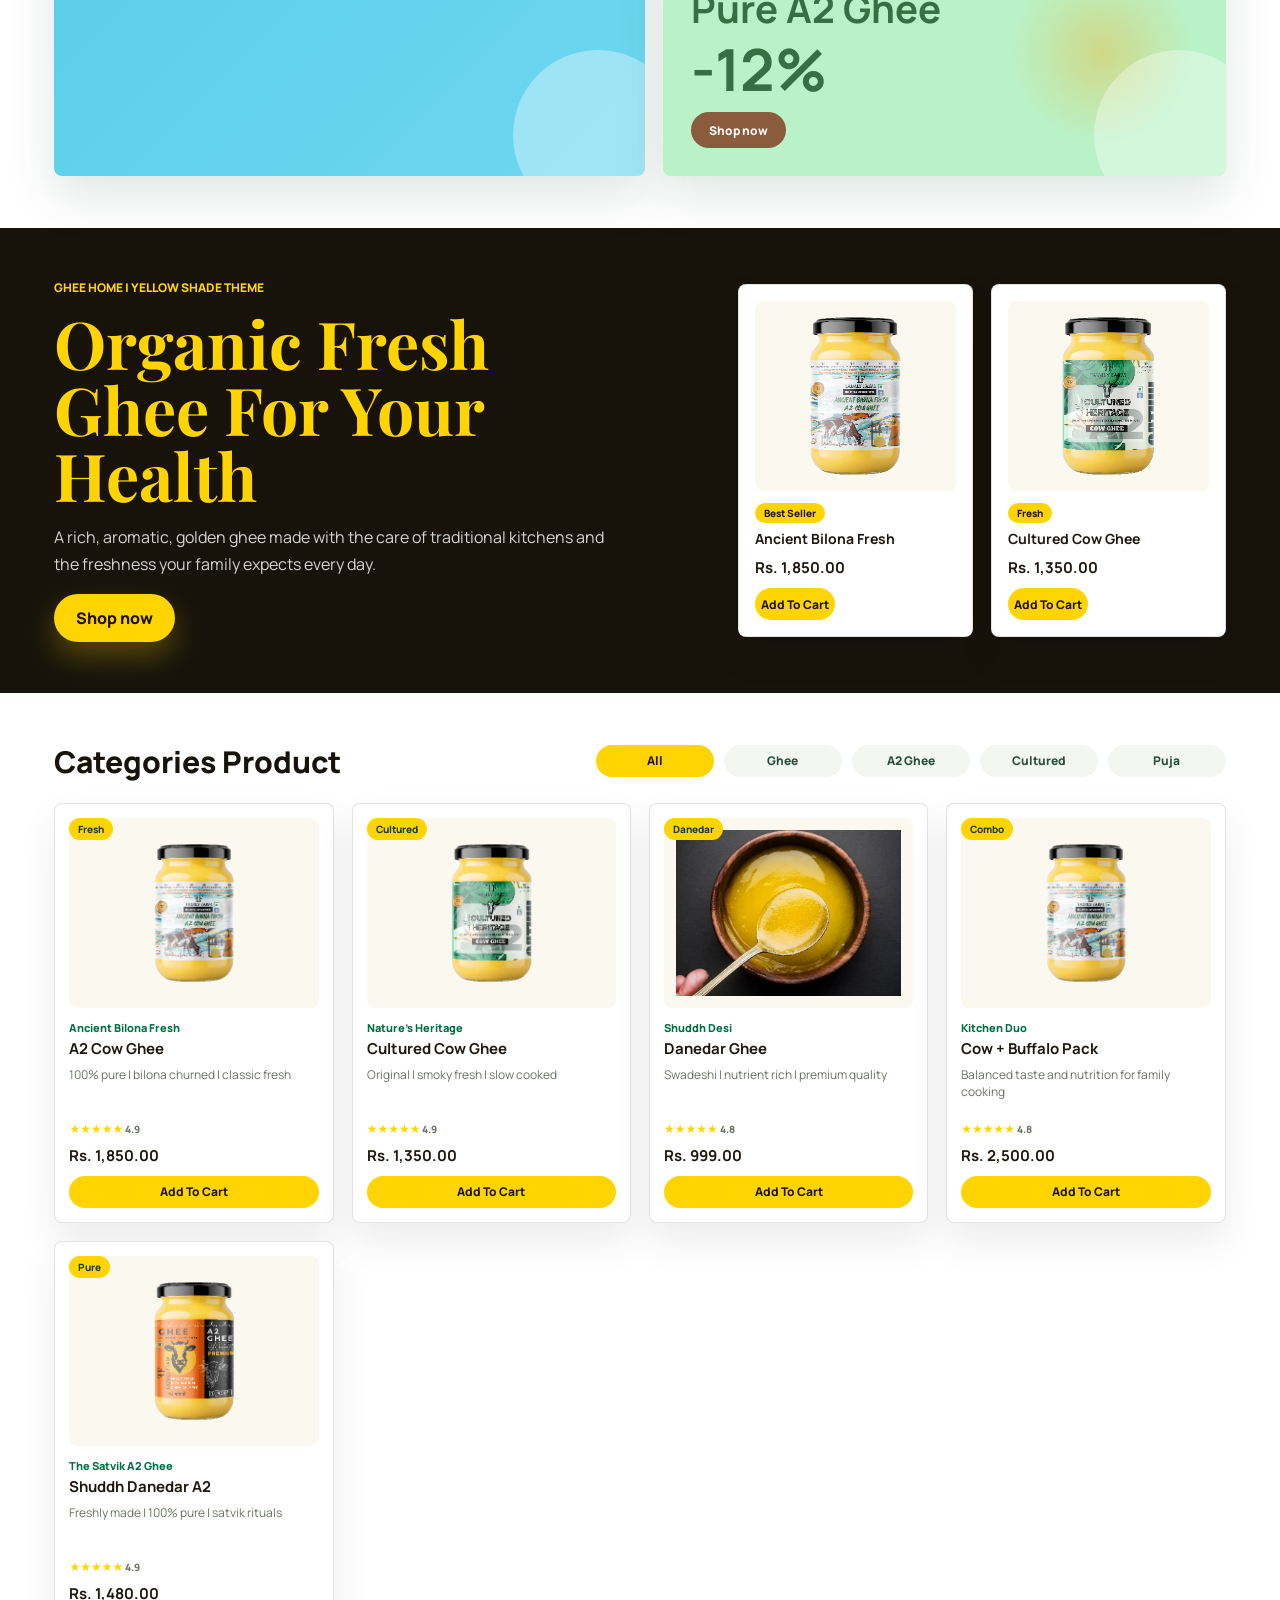
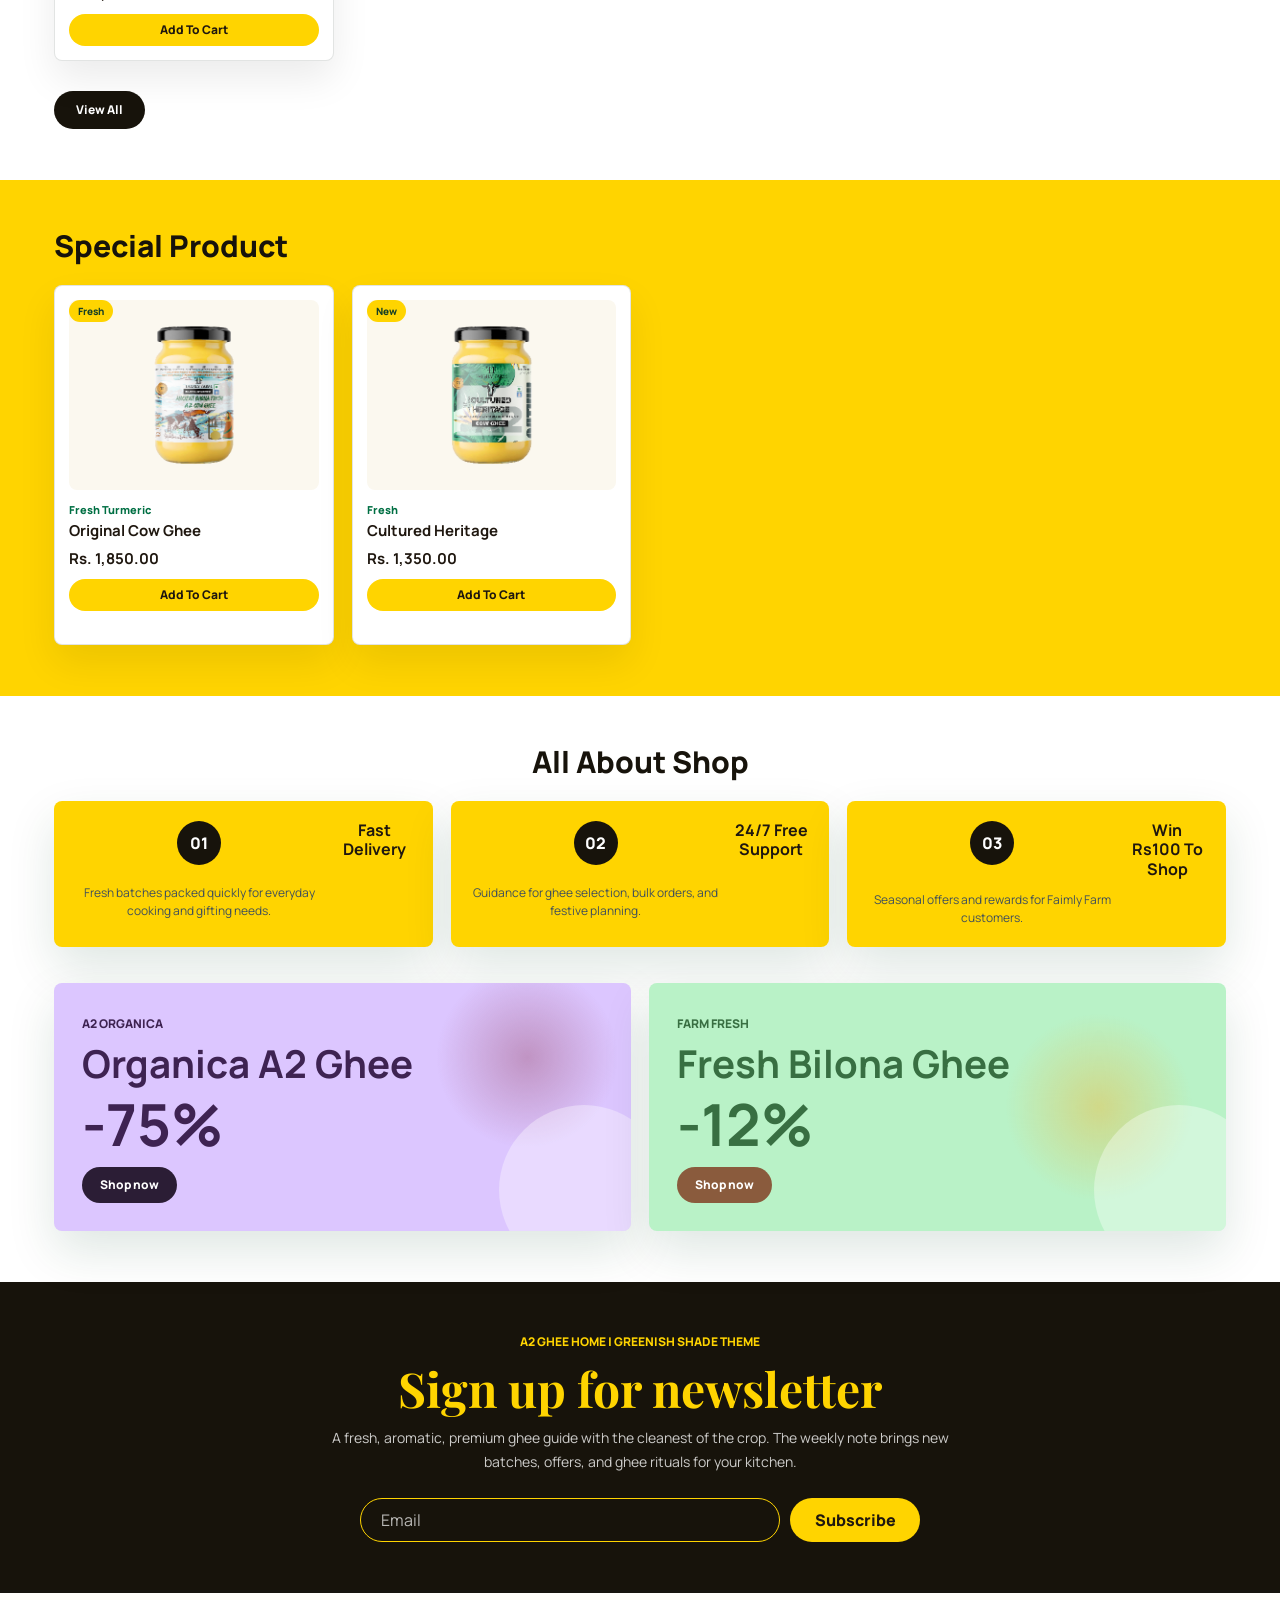
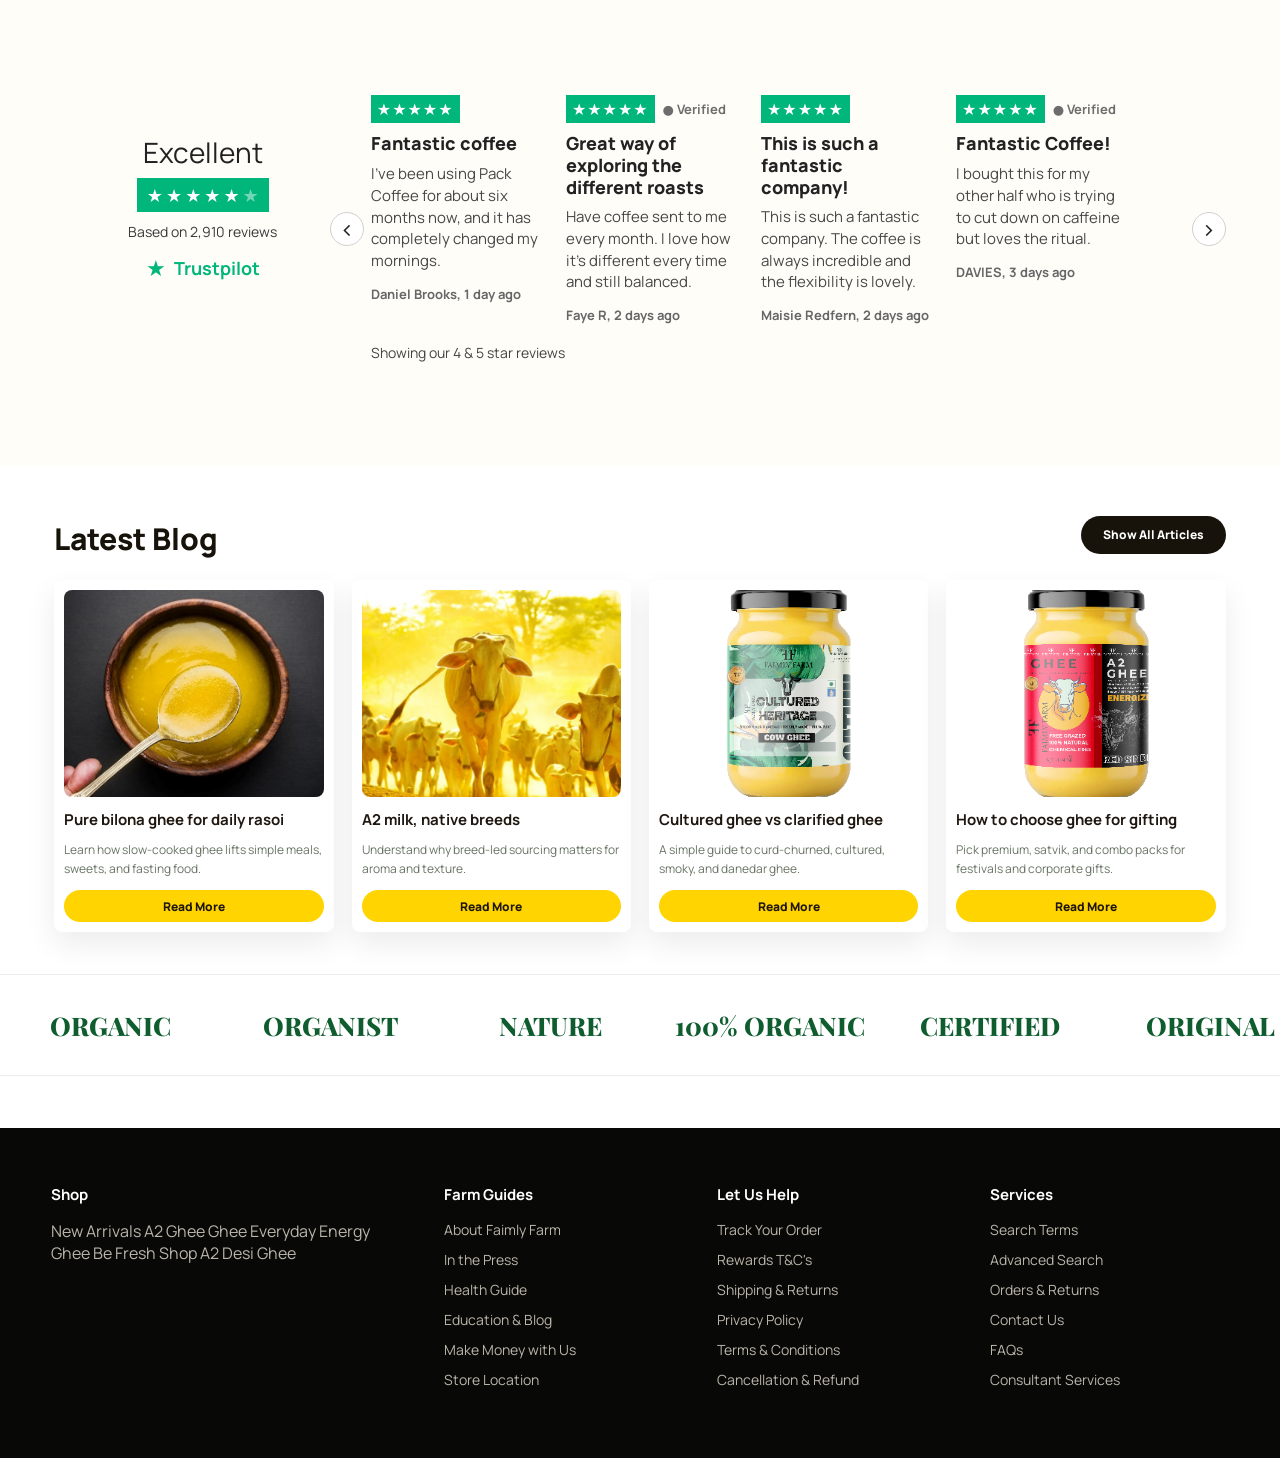
==== commit 73466cd5: "product" ====
--- a/index.html
+++ b/index.html
@@ -137,7 +137,7 @@
             </div>
           </div>
         </div>
-        <a href="ghee-offers.html">Houses</a>
+        <a href="ghee-offers.html">HOUSES</a>
         <a href="#products">Best Seller</a>
         <a href="ghee-offers.html">Puja Ghee</a>
         <a href="#trial">Free Trial</a>
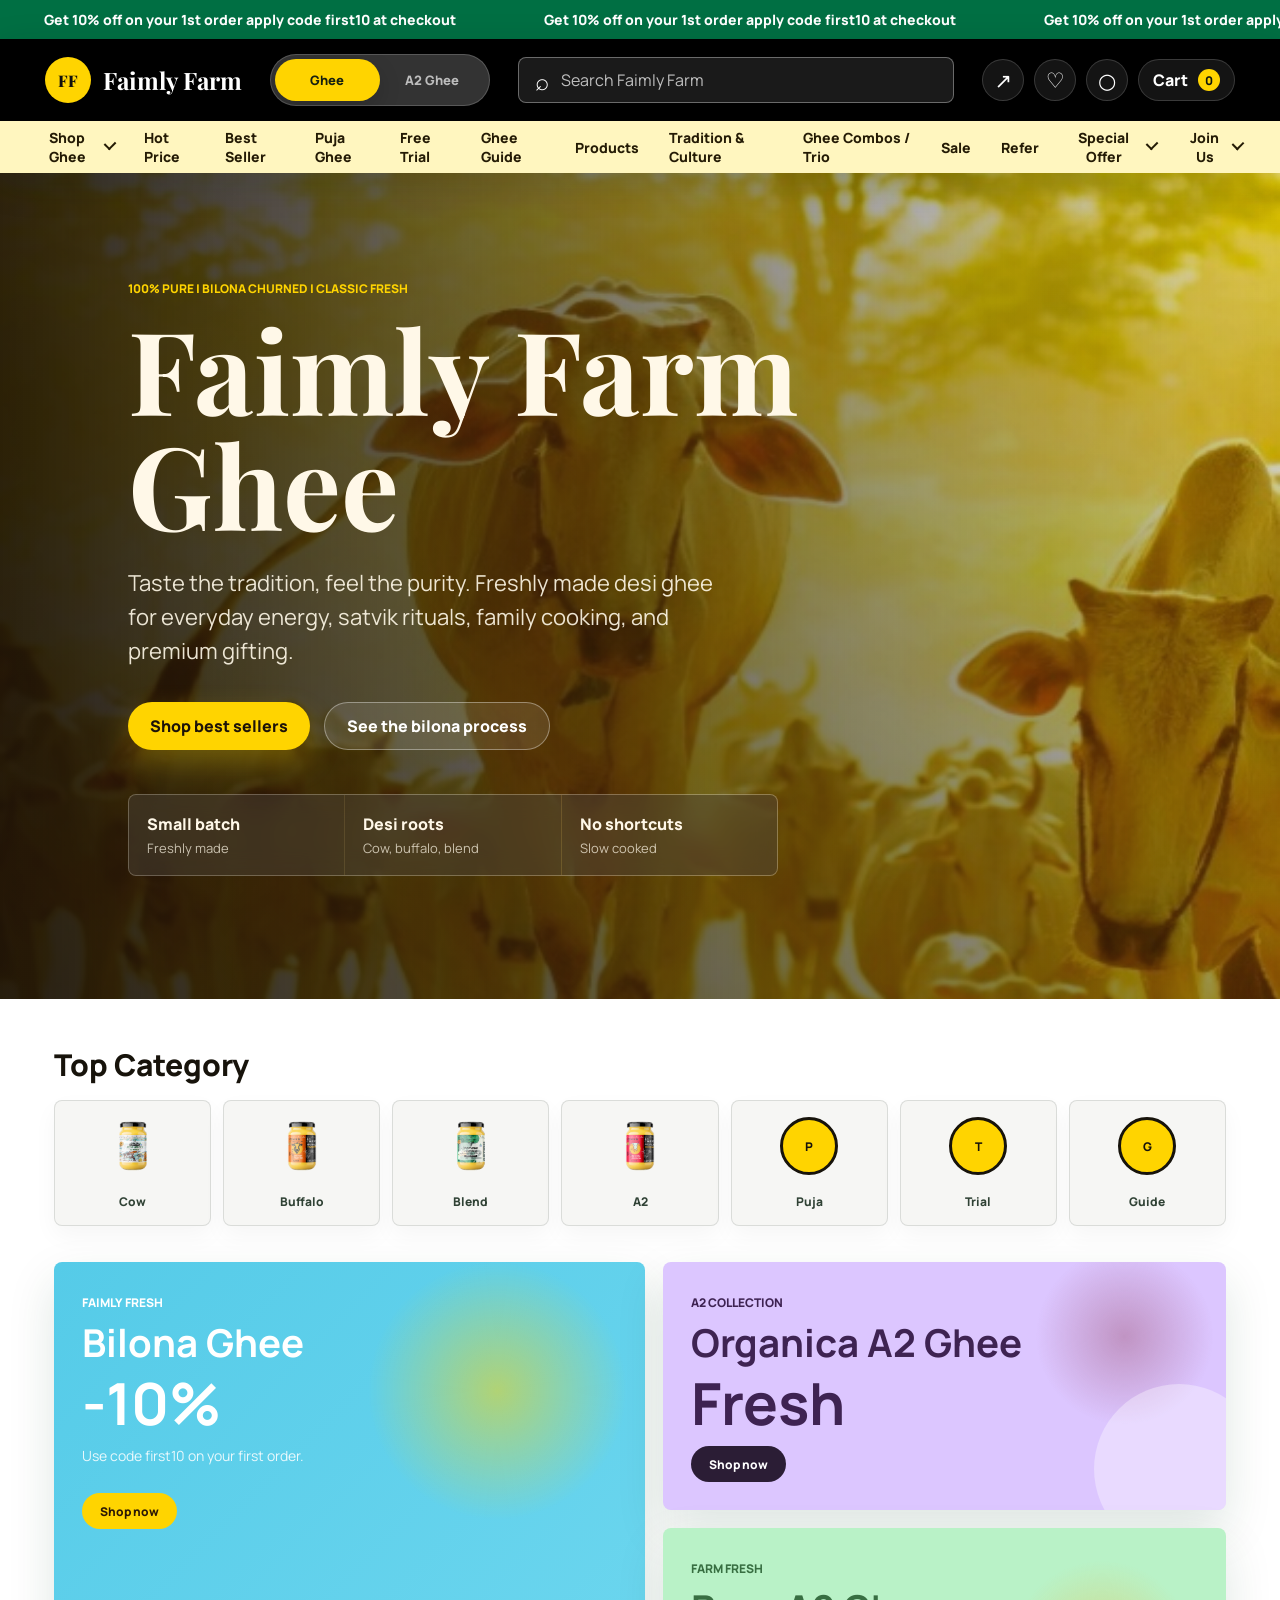
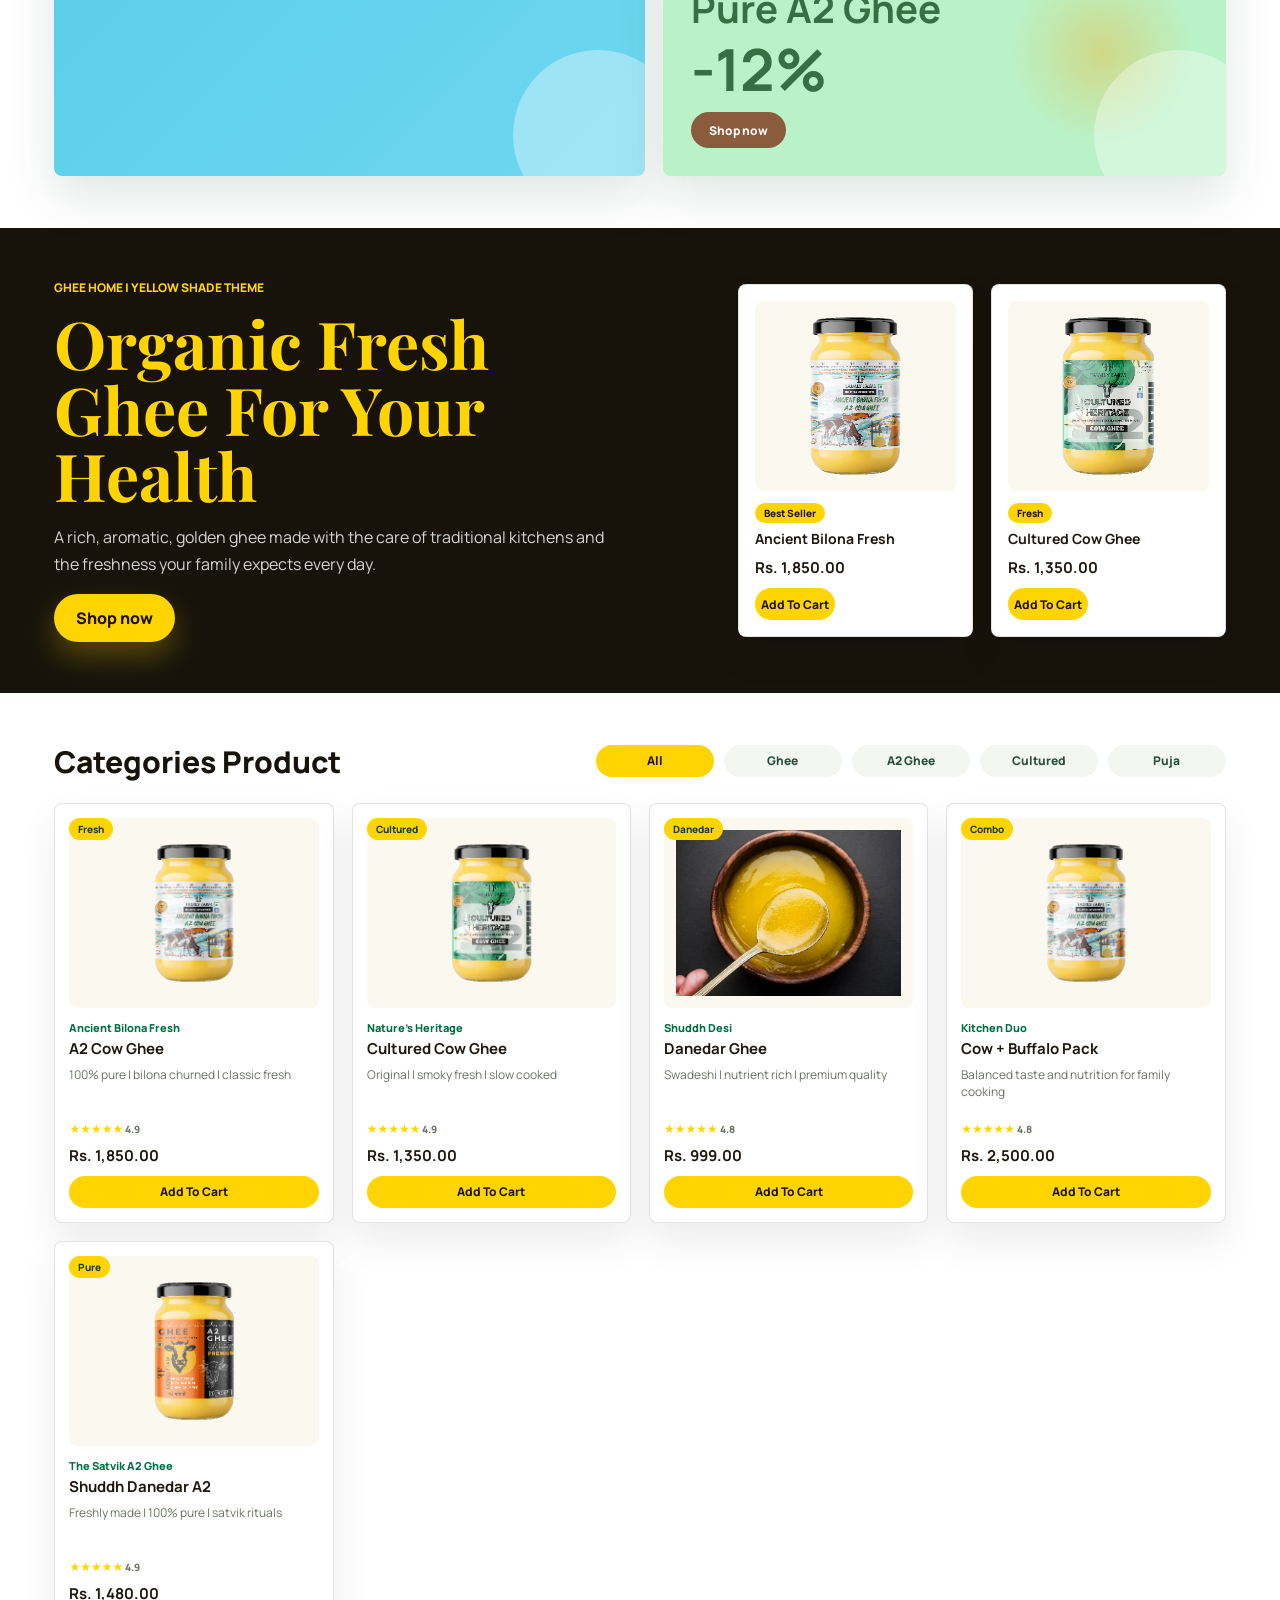
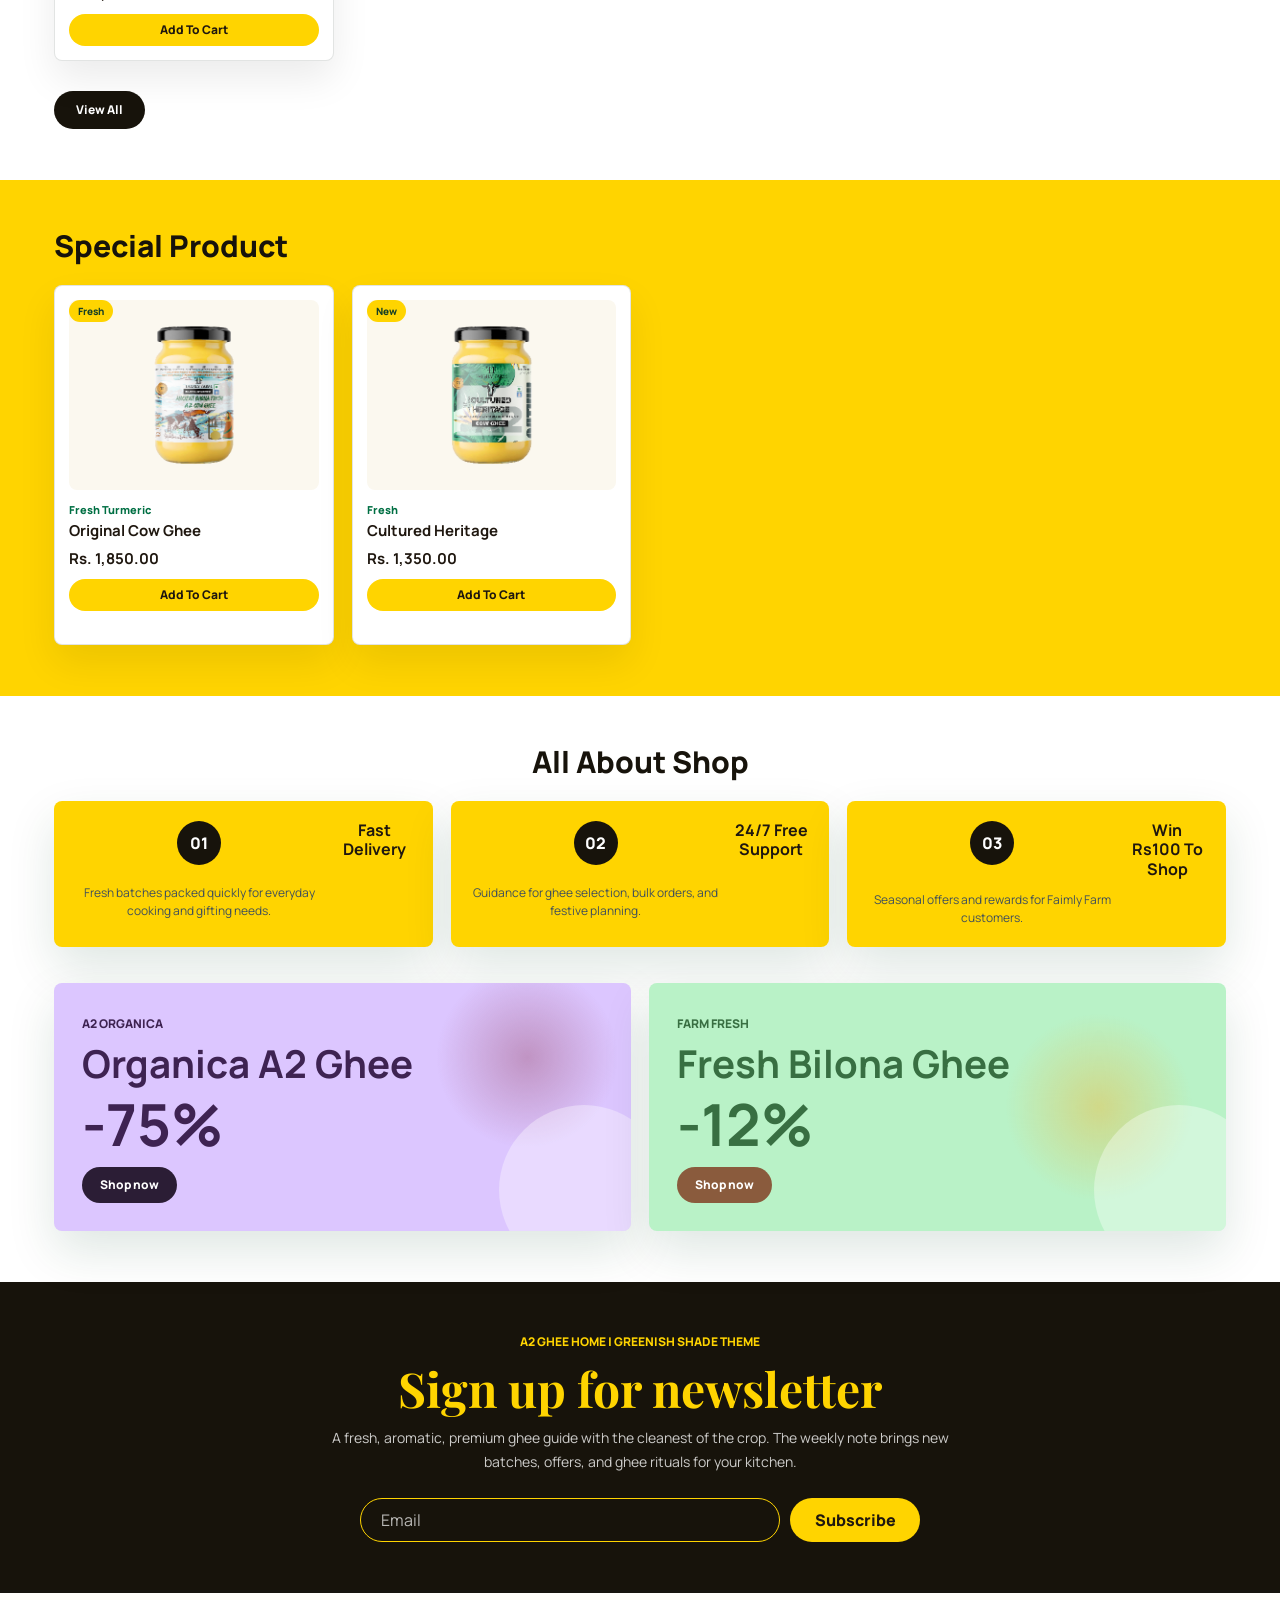
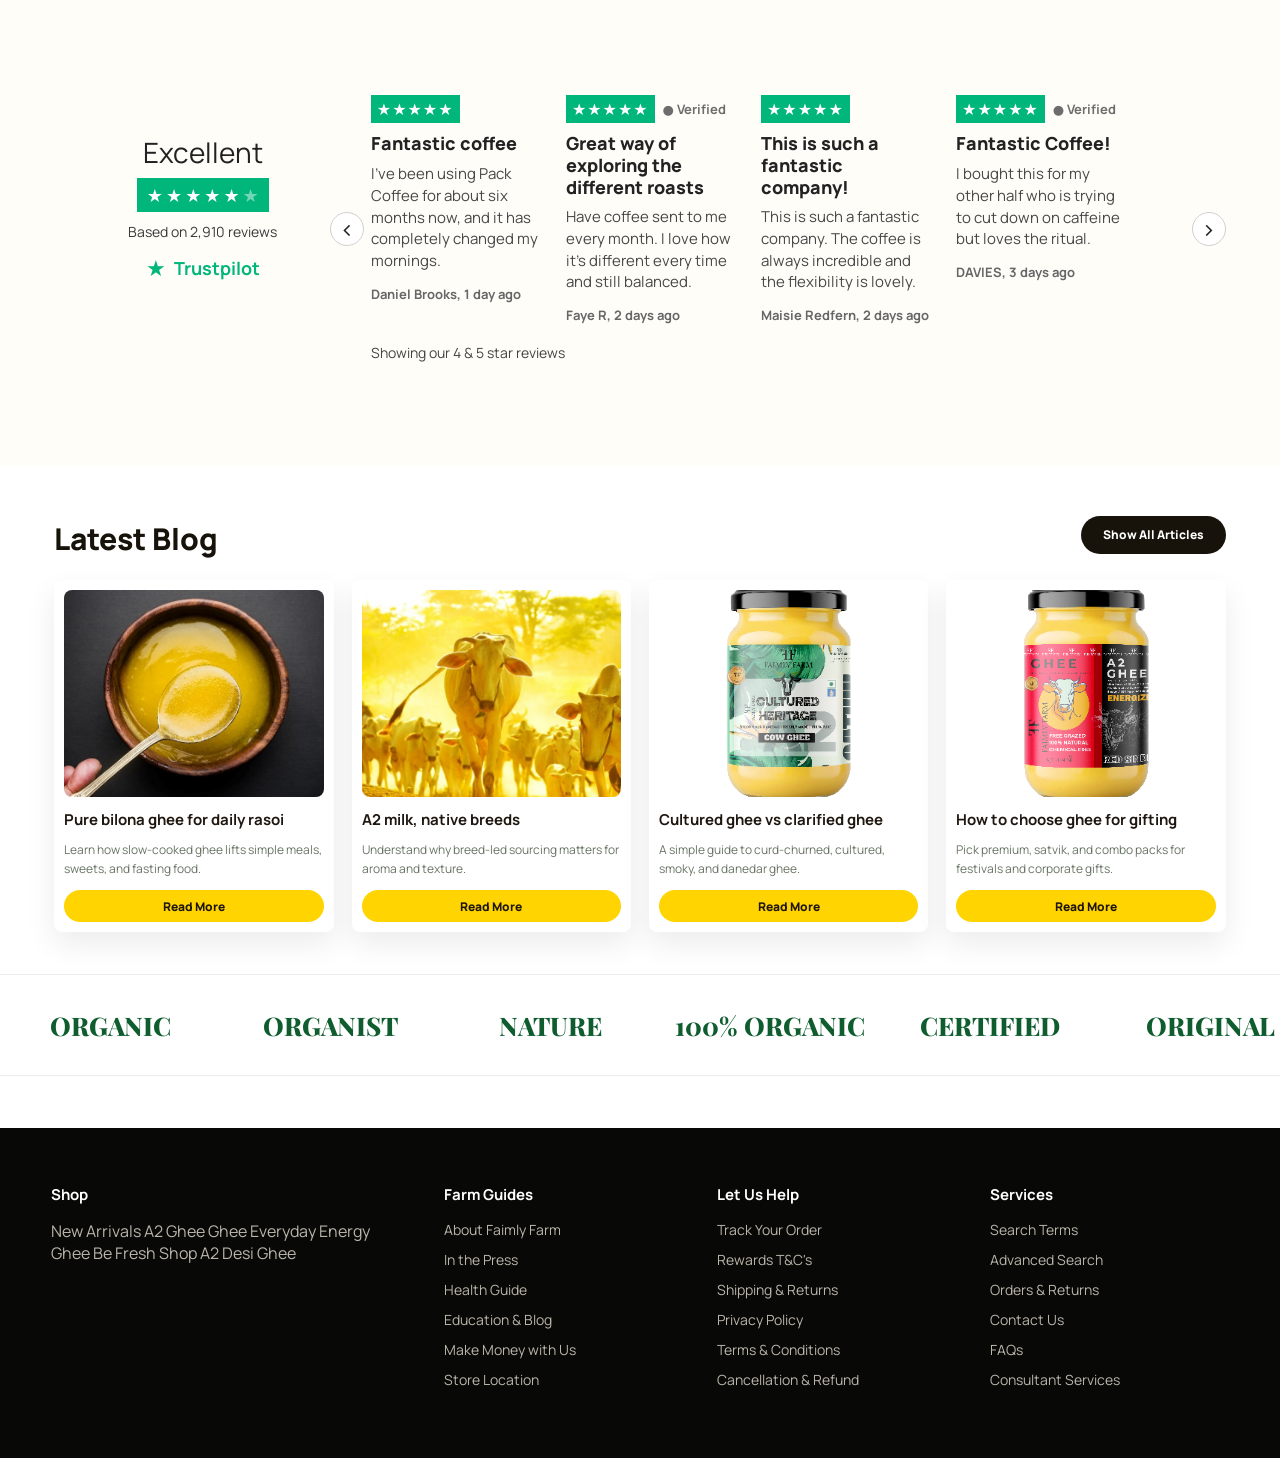
==== commit 807b059c: "product collection page" ====
--- a/index.html
+++ b/index.html
@@ -137,11 +137,12 @@
             </div>
           </div>
         </div>
-        <a href="ghee-offers.html">HOUSES</a>
+        <a href="ghee-offers.html">Hot Price</a>
         <a href="#products">Best Seller</a>
         <a href="ghee-offers.html">Puja Ghee</a>
         <a href="#trial">Free Trial</a>
         <a href="#guide">Ghee Guide</a>
+        <a href="a2-products.html">Products</a>
         <a href="tradition-culture.html">Tradition &amp; Culture</a>
         <div class="mega-item a2-only">
           <button
--- a/styles.css
+++ b/styles.css
@@ -1601,6 +1601,154 @@
   gap: 18px;
 }
 
+.collection-page {
+  --collection-header-gap: 18px;
+}
+
+.collection-shell {
+  padding-top: 18px;
+  padding-bottom: 72px;
+}
+
+.collection-page .collection-header {
+  display: grid;
+  gap: 18px;
+  margin-bottom: 18px;
+}
+
+.collection-page .breadcrumbs {
+  color: var(--muted);
+  font-size: 12px;
+  font-weight: 700;
+}
+
+.collection-page .breadcrumbs a {
+  color: inherit;
+}
+
+.collection-page .collection-title {
+  margin: 0;
+  font-family: "Manrope", system-ui, sans-serif;
+  font-size: clamp(28px, 3vw, 42px);
+  font-weight: 900;
+  letter-spacing: 0;
+}
+
+.collection-toolbar {
+  display: grid;
+  gap: 14px;
+}
+
+.collection-filters {
+  display: grid;
+  grid-template-columns: repeat(5, minmax(0, 1fr));
+  gap: 10px;
+  padding: 12px;
+  background: #f1f1f1;
+}
+
+.collection-filters button {
+  min-height: 34px;
+  border: 0;
+  border-radius: 0;
+  background: #fff;
+  color: #242424;
+  font-size: 12px;
+  font-weight: 800;
+}
+
+.collection-controls {
+  display: flex;
+  flex-wrap: wrap;
+  justify-content: space-between;
+  gap: 14px;
+  align-items: center;
+  padding: 6px 0 12px;
+}
+
+.collection-view-toggle {
+  display: inline-flex;
+  gap: 6px;
+}
+
+.collection-view-toggle button {
+  width: 34px;
+  height: 24px;
+  border: 0;
+  background: #ededed;
+  color: #6f6f6f;
+  font-weight: 900;
+}
+
+.collection-view-toggle button.active {
+  background: #d3d3d3;
+  color: #111;
+}
+
+.collection-meta-controls {
+  display: flex;
+  flex-wrap: wrap;
+  gap: 18px;
+  align-items: center;
+  margin-left: auto;
+  color: #555;
+  font-size: 12px;
+  font-weight: 700;
+}
+
+.collection-meta-controls select {
+  min-height: 28px;
+  padding: 0 8px;
+  border: 1px solid #d7d7d7;
+  background: #fff;
+  font: inherit;
+}
+
+.collection-grid {
+  gap: 22px;
+}
+
+.collection-page .product-card {
+  min-height: 430px;
+  padding: 12px 12px 14px;
+  border: 1px solid #efefef;
+}
+
+.collection-page .product-card img {
+  height: 230px;
+  background: #fff;
+}
+
+.collection-pagination {
+  display: flex;
+  justify-content: center;
+  gap: 10px;
+  align-items: center;
+  margin-top: 34px;
+}
+
+.collection-pagination a,
+.collection-pagination span {
+  display: grid;
+  place-items: center;
+  min-width: 36px;
+  height: 36px;
+  padding: 0 12px;
+  border: 1px solid #d8d8d8;
+  color: #111;
+  background: #fff;
+  font-size: 13px;
+  font-weight: 800;
+}
+
+.collection-pagination .active {
+  background: #efefef;
+}
+
+.collection-pagination .next {
+  min-width: 76px;
+}
+
 .product-card {
   position: relative;
   display: flex;
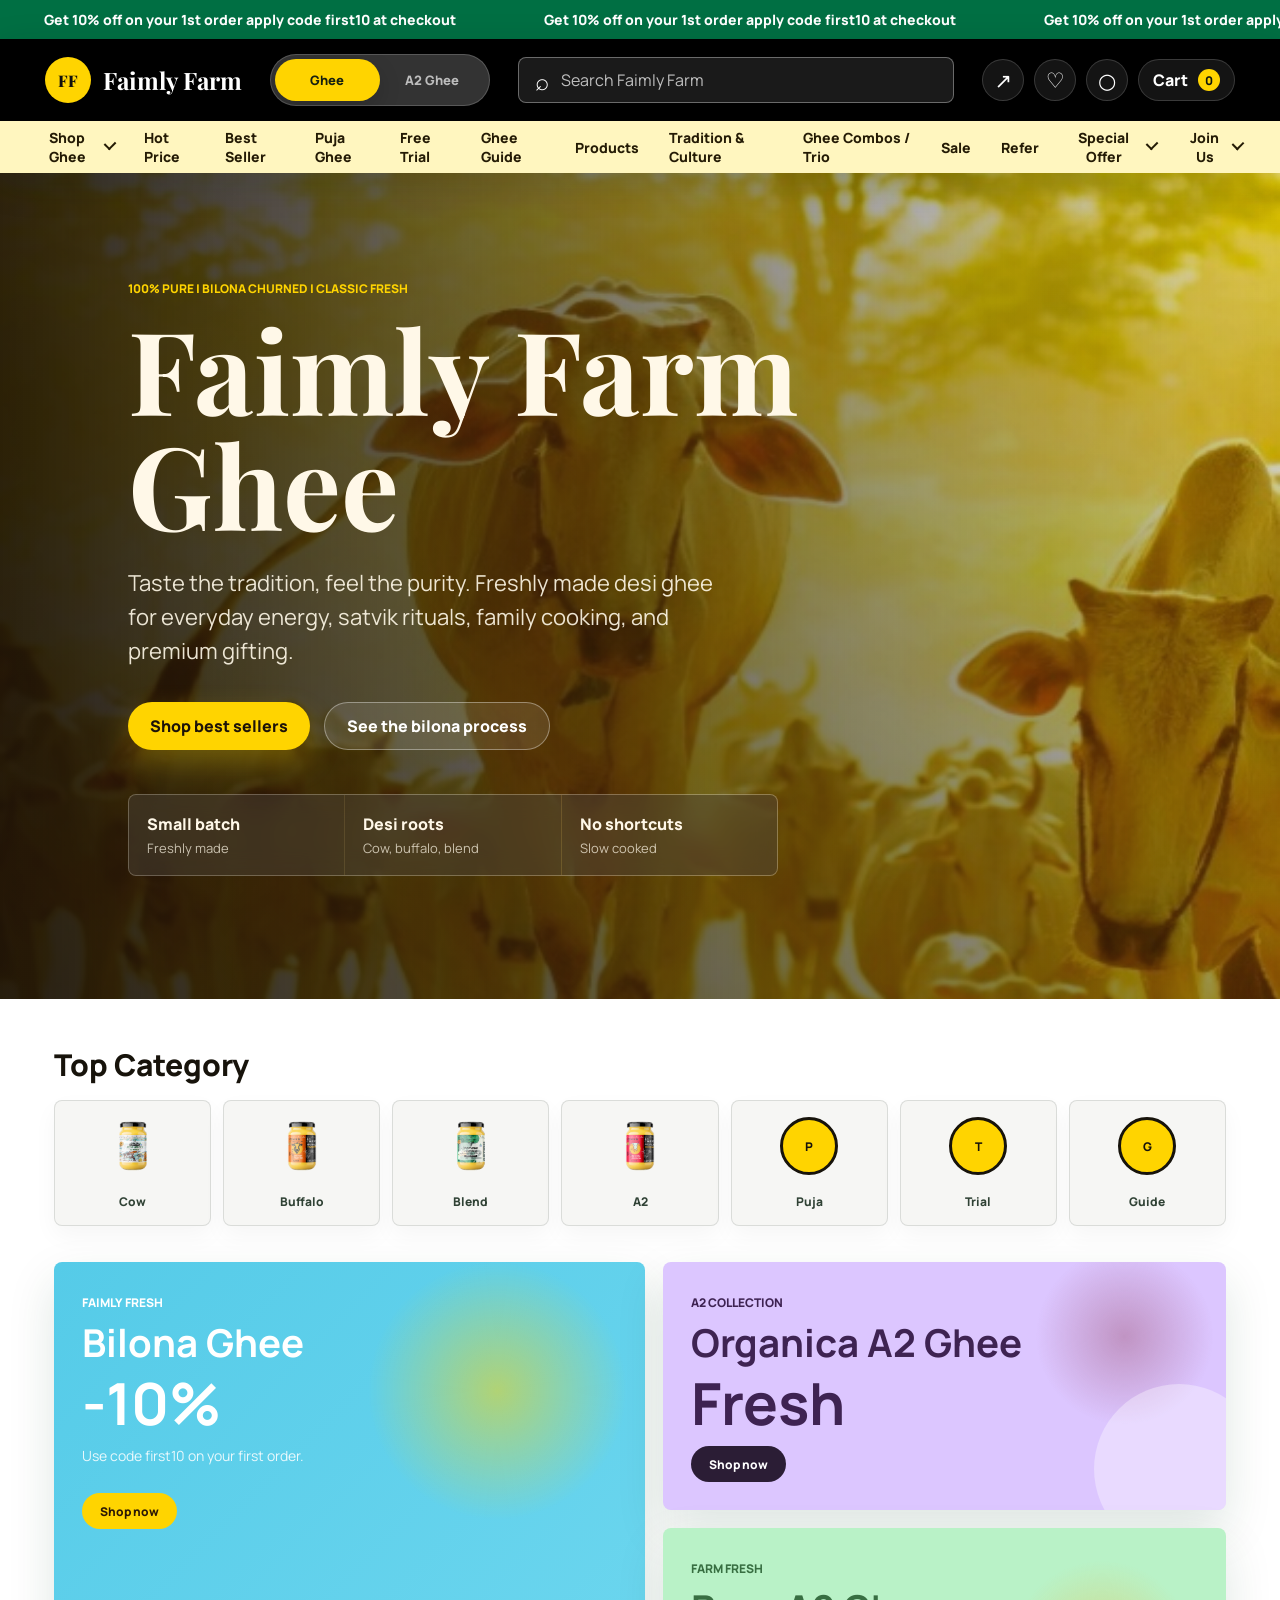
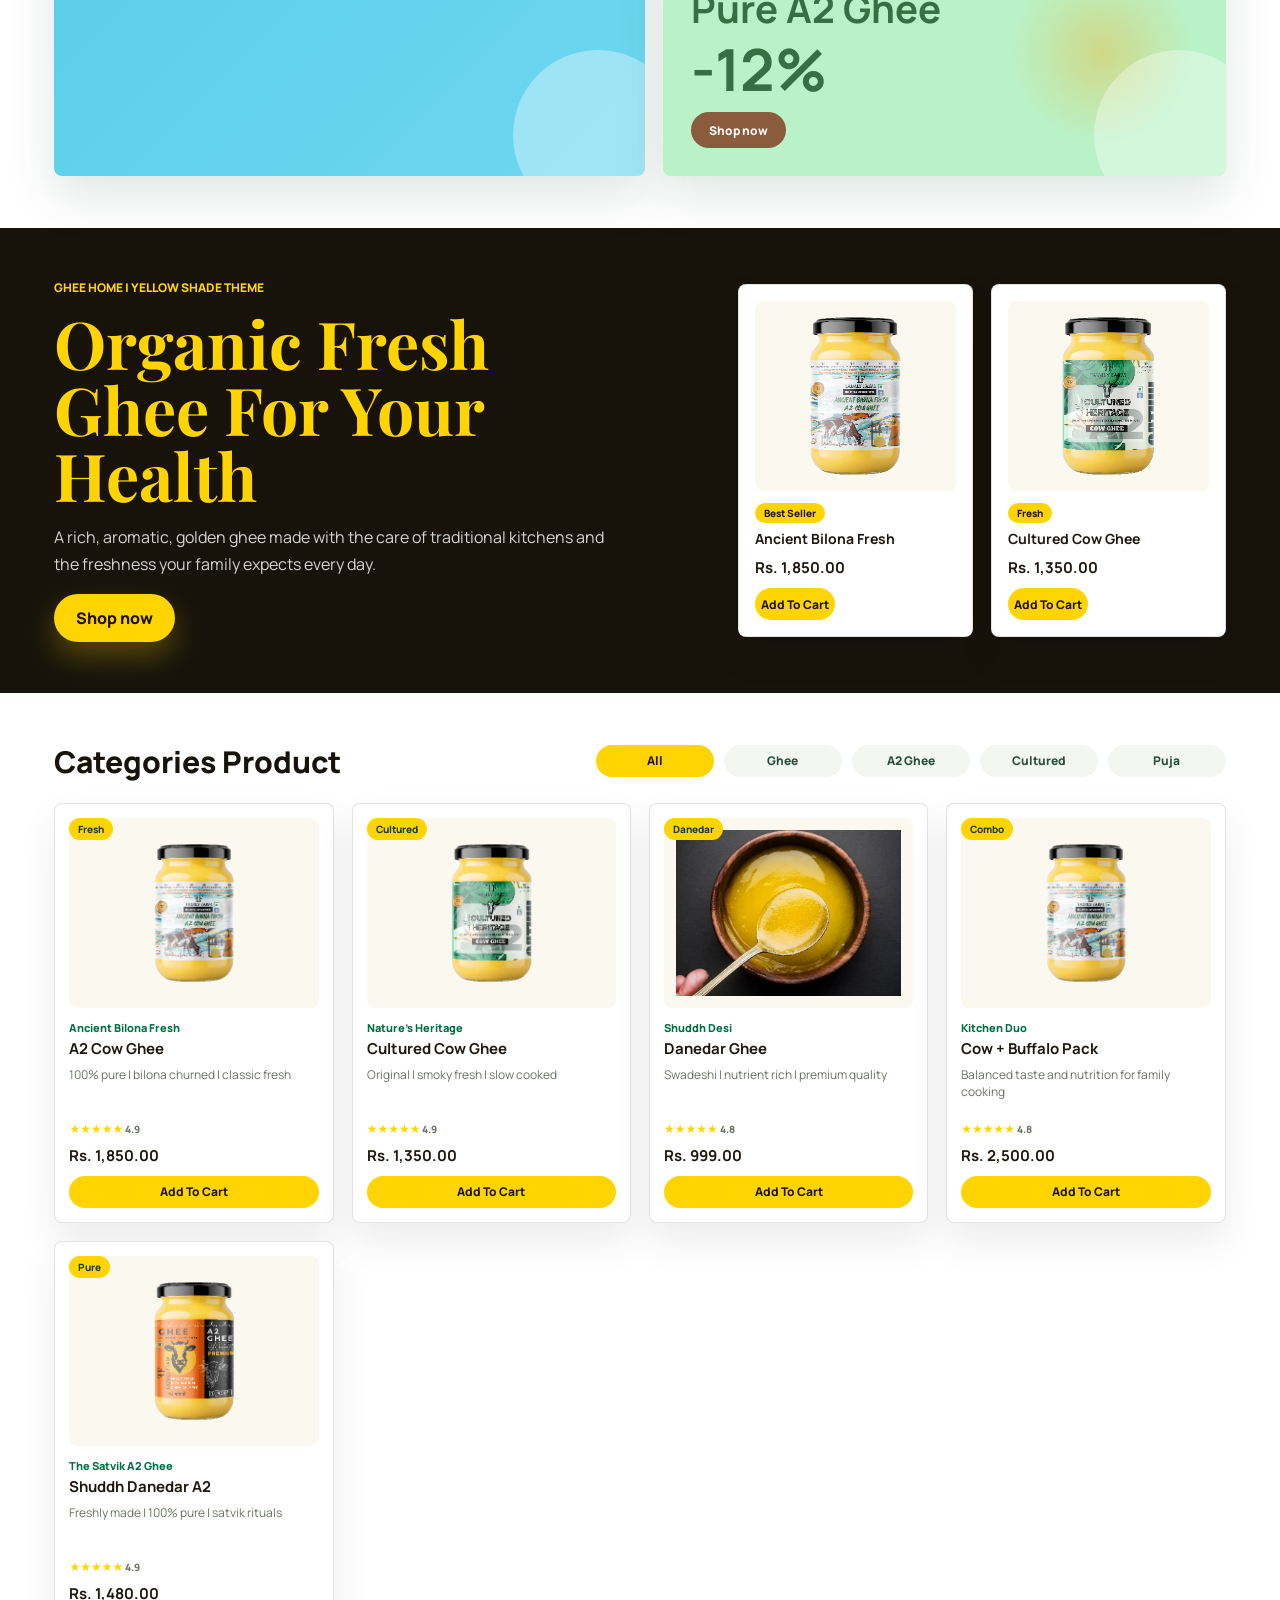
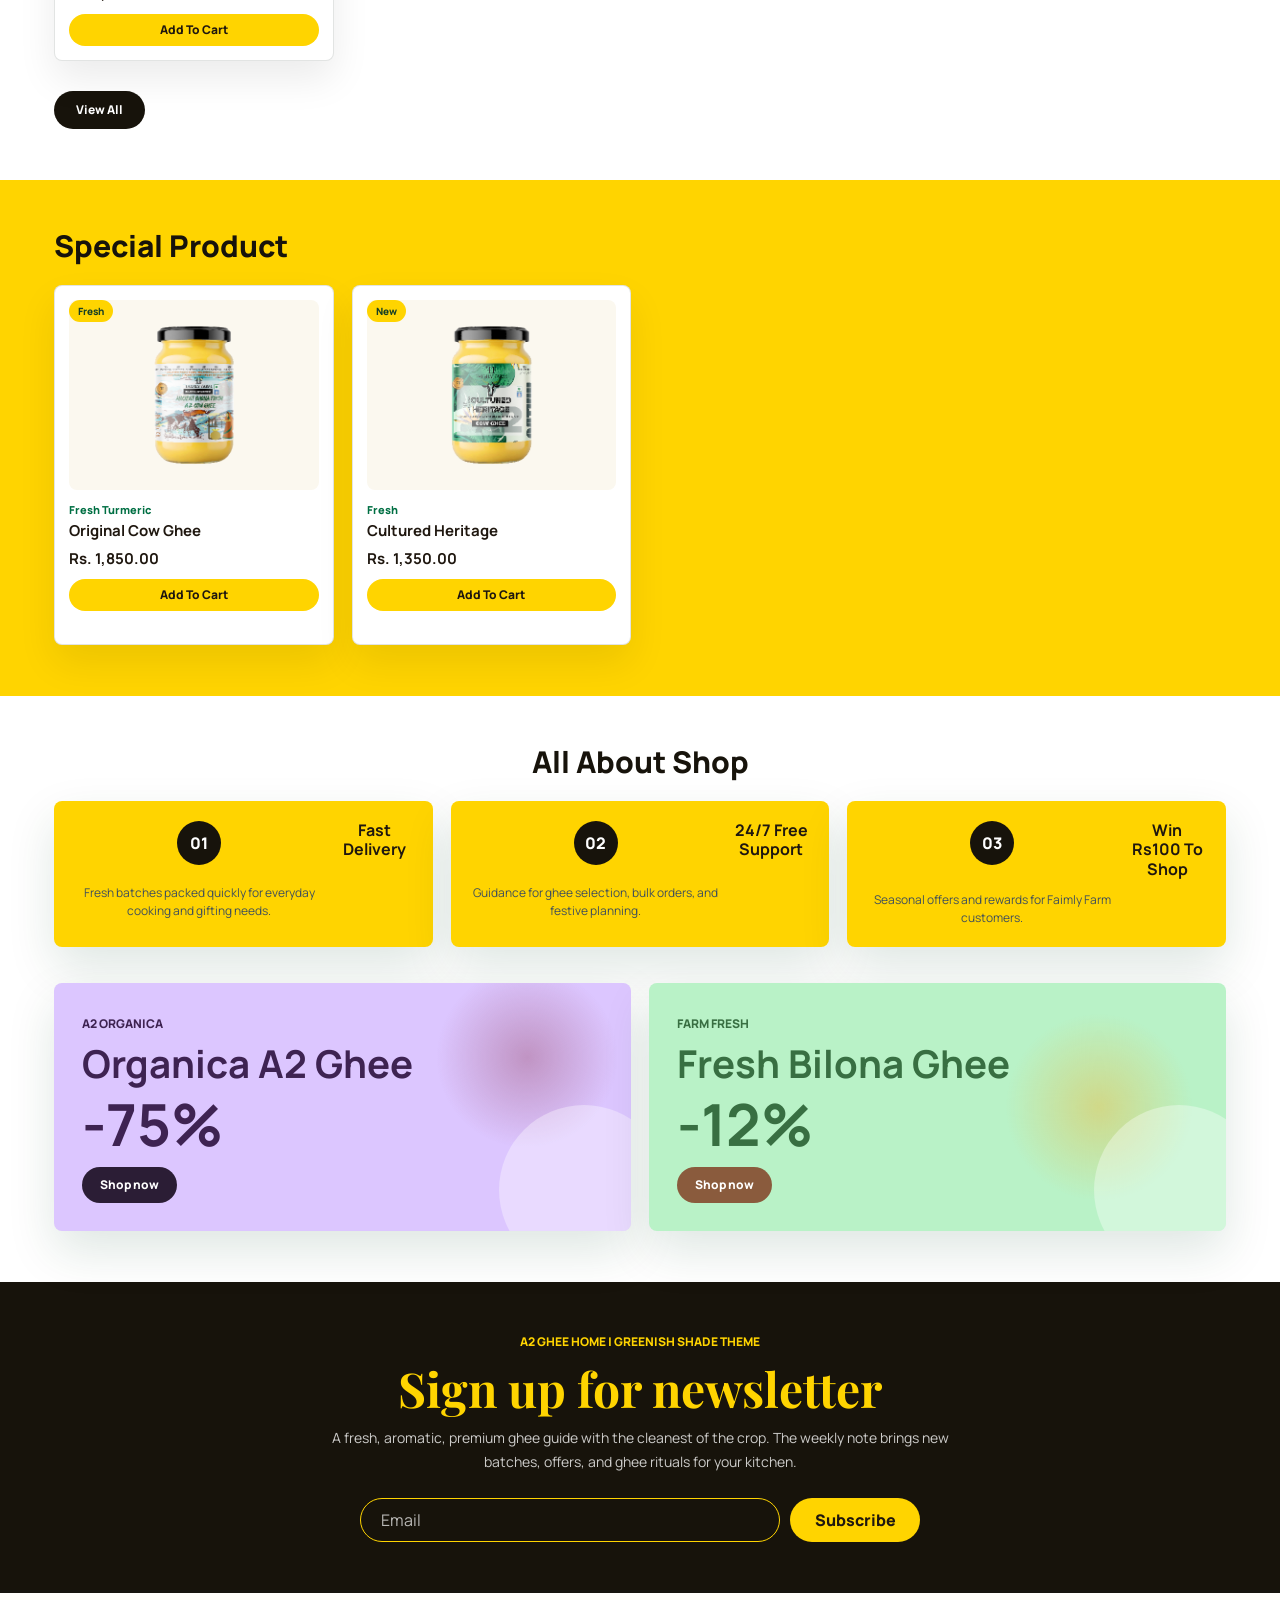
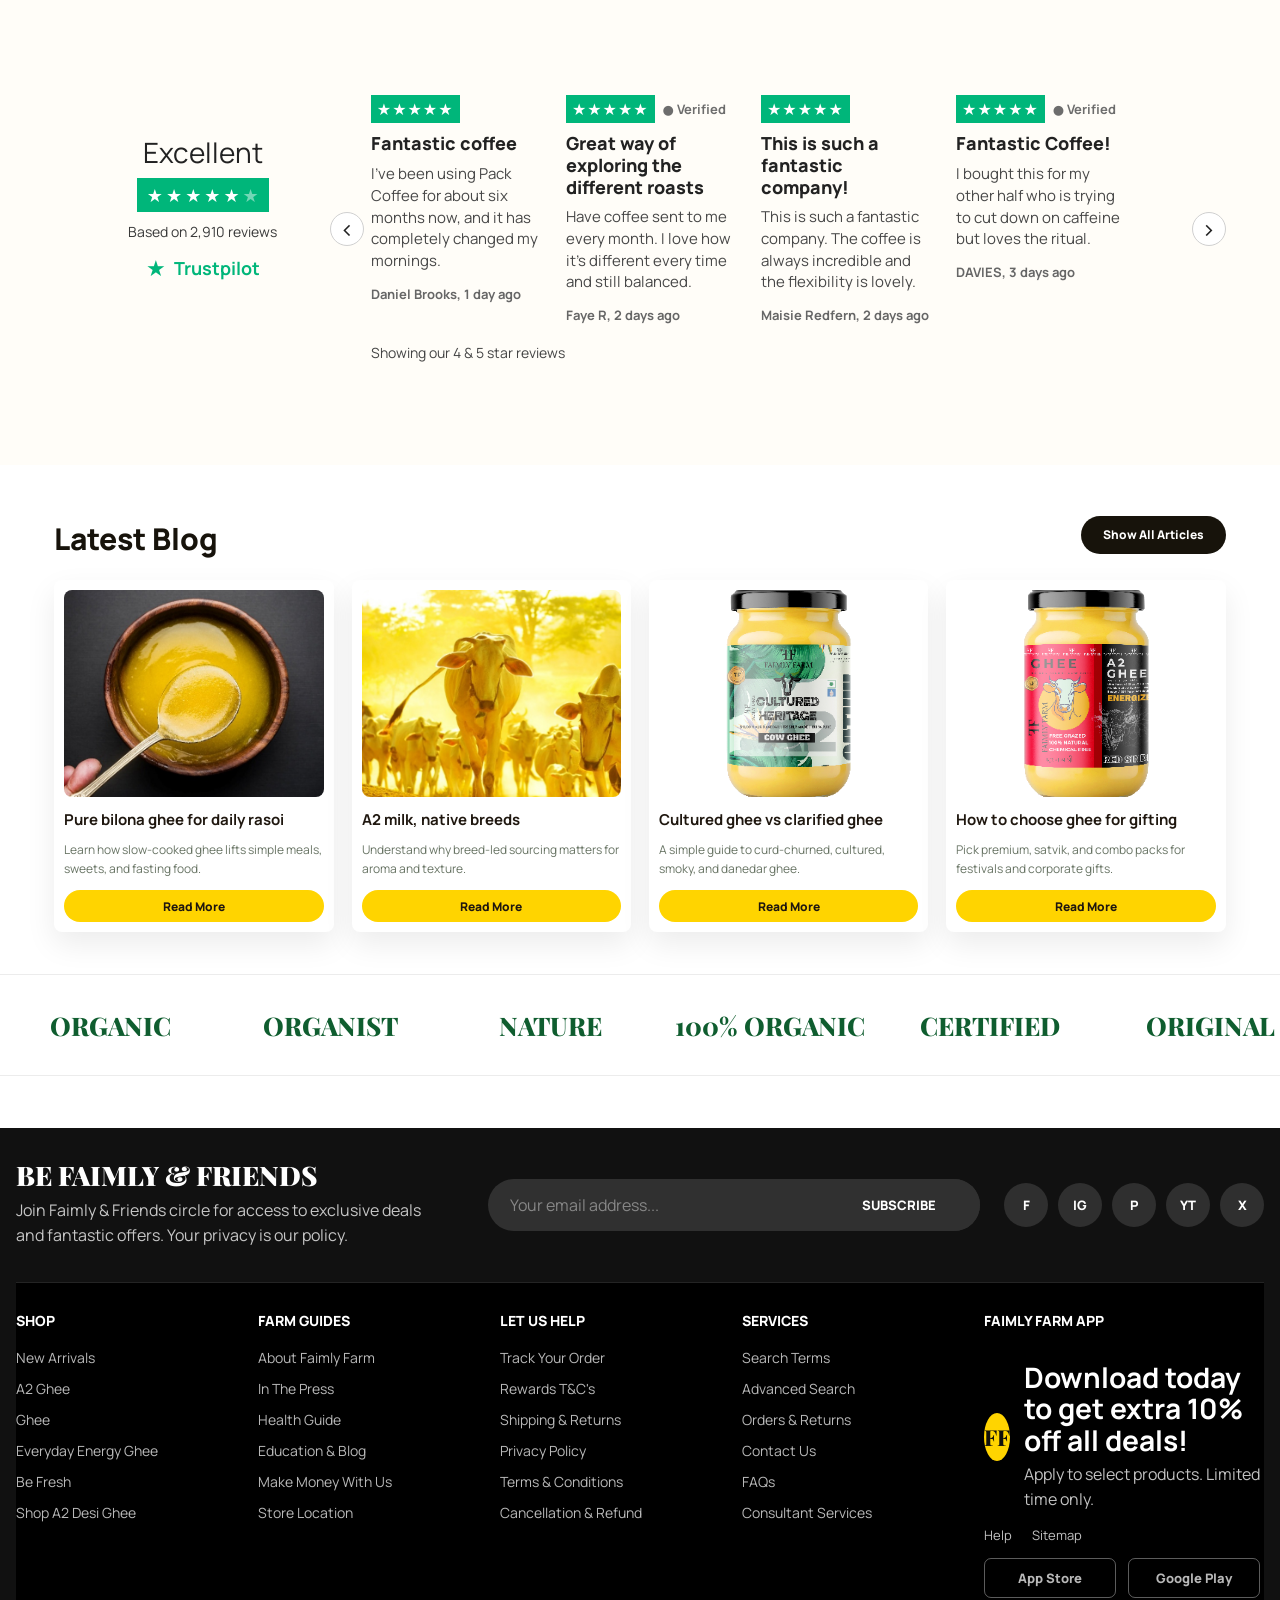
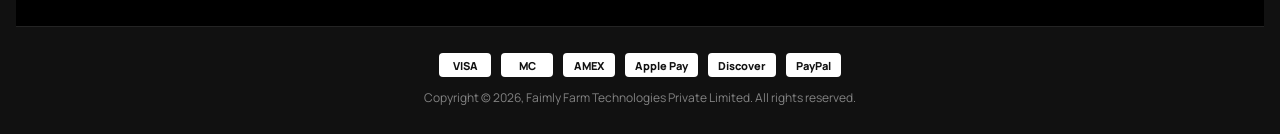
==== commit 6e9d7150: "footer" ====
--- a/index.html
+++ b/index.html
@@ -348,7 +348,7 @@
           <div class="product-grid a2-feature-grid">
             <article class="product-card" data-category="a2">
               <div class="badge">A2</div>
-              <img src="assets/brand/a2-deoni.png" alt="A2 Deoni Cow Ghee jar" />
+              <img src="assets/Product images Test/A2 Desi Ghee.png" alt="A2 Deoni Cow Ghee jar" />
               <div class="product-body">
                 <p>Faimly Farm</p>
                 <h3>A2 Deoni Cow Ghee</h3>
@@ -360,7 +360,7 @@
             </article>
             <article class="product-card" data-category="a2">
               <div class="badge">Fresh</div>
-              <img src="assets/brand/red-sindhi.png" alt="Red Sindhi A2 Cow Ghee jar" />
+              <img src="assets/Product images Test/A2 Desi Ghee3.png" alt="Red Sindhi A2 Cow Ghee jar" />
               <div class="product-body">
                 <p>Faimly Farm</p>
                 <h3>Red Sindhi A2 Ghee</h3>
@@ -372,7 +372,7 @@
             </article>
             <article class="product-card" data-category="a2">
               <div class="badge">Pure</div>
-              <img src="assets/brand/ancient-bilona.png" alt="Ancient Bilona Fresh A2 Cow Ghee jar" />
+              <img src="assets/Product images Test/Ancient Bilona Fresh cow1000 -800 - 500 Ml.png" alt="Ancient Bilona Fresh A2 Cow Ghee jar" />
               <div class="product-body">
                 <p>Faimly Farm</p>
                 <h3>Ancient Bilona Fresh</h3>
@@ -384,7 +384,7 @@
             </article>
             <article class="product-card" data-category="a2 cultured">
               <div class="badge">Combo</div>
-              <img src="assets/brand/cultured-heritage.png" alt="Cultured Heritage ghee jar" />
+              <img src="assets/Product images Test/A2 Cow Ghee Organica Essence.png" alt="Cultured Heritage ghee jar" />
               <div class="product-body">
                 <p>Faimly Farm</p>
                 <h3>A2 Ghee Combo Pack</h3>
@@ -442,7 +442,7 @@
             <div class="carousel-viewport" data-carousel="a2-cook">
               <div class="a2-cook-grid carousel-track">
                 <article class="carousel-slide">
-                  <img src="assets/brand/farm-cows.jpeg" alt="A2 Bilona Cow Ghee" />
+                  <img src="assets/Product images Test/A2 Cow Ghee Organica Essence2.png" alt="A2 Bilona Cow Ghee" />
                   <div class="cook-card-copy">
                     <h3>A2 Bilona Cow Ghee</h3>
                     <p>Rs. 1,658.00</p>
@@ -450,7 +450,7 @@
                   <button class="add-cart" type="button">Add To Cart</button>
                 </article>
                 <article class="carousel-slide">
-                  <img src="assets/brand/a2-deoni.png" alt="A2 Bilona Buffalo Ghee" />
+                  <img src="assets/Product images Test/A2 Gaolao Cow Ghee.png" alt="A2 Bilona Buffalo Ghee" />
                   <div class="cook-card-copy">
                     <h3>A2 Bilona Buffalo Ghee</h3>
                     <p>Rs. 945.00</p>
@@ -458,7 +458,7 @@
                   <button class="add-cart" type="button">Add To Cart</button>
                 </article>
                 <article class="carousel-slide">
-                  <img src="assets/brand/cultured-heritage.png" alt="A2 Bilona Ghee Kitchen Duo Pack" />
+                  <img src="assets/Product images Test/A2 Cow Ghee Organica Essence3.png" alt="A2 Bilona Ghee Kitchen Duo Pack" />
                   <div class="cook-card-copy">
                     <h3>A2 Bilona Ghee Kitchen Duo Pack</h3>
                     <p>Rs. 2,963.00</p>
@@ -466,7 +466,7 @@
                   <button class="add-cart" type="button">Add To Cart</button>
                 </article>
                 <article class="carousel-slide">
-                  <img src="assets/brand/ghee-bowl.jpeg" alt="A2 Bilona Ghee Festive Pack" />
+                  <img src="assets/Product images Test/A2 Desi Ghee.png" alt="A2 Bilona Ghee Festive Pack" />
                   <div class="cook-card-copy">
                     <h3>A2 Bilona Ghee Festive Pack</h3>
                     <p>Rs. 2,074.00</p>
@@ -474,7 +474,7 @@
                   <button class="add-cart" type="button">Add To Cart</button>
                 </article>
                 <article class="carousel-slide">
-                  <img src="assets/brand/farm-cows.jpeg" alt="A2 Bilona Cow Ghee" />
+                  <img src="assets/Product images Test/Ancient Bilona Fresh cow1000 -800 - 500 Ml.png" alt="A2 Bilona Cow Ghee" />
                   <div class="cook-card-copy">
                     <h3>A2 Bilona Cow Ghee</h3>
                     <p>Rs. 1,658.00</p>
@@ -512,7 +512,7 @@
           <div class="product-grid compact">
             <article class="product-card" data-category="a2">
               <div class="badge">Best</div>
-              <img src="assets/brand/a2-deoni.png" alt="A2 Deoni Cow Ghee jar" />
+              <img src="assets/Product images Test/A2 Desi Ghee.png" alt="A2 Deoni Cow Ghee jar" />
               <div class="product-body">
                 <p>A2 Deoni Cow Ghee</p>
                 <strong>Rs. 1,440.00</strong>
@@ -521,7 +521,7 @@
             </article>
             <article class="product-card" data-category="a2">
               <div class="badge">Fresh</div>
-              <img src="assets/brand/red-sindhi.png" alt="Red Sindhi A2 Cow Ghee jar" />
+              <img src="assets/Product images Test/A2 Desi Ghee3.png" alt="Red Sindhi A2 Cow Ghee jar" />
               <div class="product-body">
                 <p>Red Sindhi A2 Ghee</p>
                 <strong>Rs. 1,420.00</strong>
@@ -530,7 +530,7 @@
             </article>
             <article class="product-card" data-category="a2">
               <div class="badge">Pure</div>
-              <img src="assets/brand/ancient-bilona.png" alt="Ancient Bilona Fresh A2 Cow Ghee jar" />
+              <img src="assets/Product images Test/Ancient Bilona Fresh cow1000 -800 - 500 Ml.png" alt="Ancient Bilona Fresh A2 Cow Ghee jar" />
               <div class="product-body">
                 <p>Ancient Bilona Fresh</p>
                 <strong>Rs. 1,850.00</strong>
@@ -539,7 +539,7 @@
             </article>
             <article class="product-card" data-category="a2 cultured">
               <div class="badge">Combo</div>
-              <img src="assets/brand/cultured-heritage.png" alt="Cultured Heritage ghee jar" />
+              <img src="assets/Product images Test/A2 Cow Ghee Organica Essence.png" alt="Cultured Heritage ghee jar" />
               <div class="product-body">
                 <p>A2 Combo Pack</p>
                 <strong>Rs. 2,500.00</strong>
@@ -590,7 +590,7 @@
           <div class="product-grid a2-arrival-grid">
             <article class="product-card" data-category="a2">
               <div class="badge">SALE</div>
-              <img src="assets/brand/a2-deoni.png" alt="Natural A2 Cow and Buffalo Blend Ghee" />
+              <img src="assets/Product images Test/A2 Cow Ghee Organica Essence.png" alt="Natural A2 Cow and Buffalo Blend Ghee" />
               <div class="product-body">
                 <p>Faimly Farm</p>
                 <h3>Natural A2 Cow &amp; Buffalo Blend Ghee</h3>
@@ -601,7 +601,7 @@
             </article>
             <article class="product-card" data-category="a2">
               <div class="badge">SALE</div>
-              <img src="assets/brand/red-sindhi.png" alt="Natural A2 Buffalo Ghee" />
+              <img src="assets/Product images Test/A2 Cow Ghee Organica Essence2.png" alt="Natural A2 Buffalo Ghee" />
               <div class="product-body">
                 <p>Faimly Farm</p>
                 <h3>Natural A2 Buffalo Ghee</h3>
@@ -612,7 +612,7 @@
             </article>
             <article class="product-card" data-category="a2">
               <div class="badge">SALE</div>
-              <img src="assets/brand/ancient-bilona.png" alt="Natural A2 Cow Ghee" />
+              <img src="assets/Product images Test/A2 Desi Ghee.png" alt="Natural A2 Cow Ghee" />
               <div class="product-body">
                 <p>Faimly Farm</p>
                 <h3>Natural A2 Cow Ghee</h3>
@@ -623,7 +623,7 @@
             </article>
             <article class="product-card" data-category="a2">
               <div class="badge">SALE</div>
-              <img src="assets/brand/cultured-heritage.png" alt="Cultural Heritage Satvik A2 Cow and Buffalo Blend" />
+              <img src="assets/Product images Test/A2 Gaolao Cow Ghee.png" alt="Cultural Heritage Satvik A2 Cow and Buffalo Blend" />
               <div class="product-body">
                 <p>Faimly Farm</p>
                 <h3>Cultural Heritage Satvik A2 Cow &amp; Buffalo Blend</h3>
@@ -634,7 +634,7 @@
             </article>
             <article class="product-card" data-category="a2">
               <div class="badge">SALE</div>
-              <img src="assets/brand/ghee-bowl.jpeg" alt="Cultural Heritage Satvik A2 Buffalo Ghee" />
+              <img src="assets/Product images Test/A2 Cow Ghee Organica Essence3.png" alt="Cultural Heritage Satvik A2 Buffalo Ghee" />
               <div class="product-body">
                 <p>Faimly Farm</p>
                 <h3>Cultural Heritage Satvik A2 Buffalo Ghee</h3>
@@ -1025,41 +1025,98 @@
     </main>
 
     <footer class="site-footer" id="gifting">
-      <div>
-        <h3>Shop</h3>
-        <a href="#products">New Arrivals</a>
-        <a href="#a2-home">A2 Ghee</a>
-        <a href="#products">Ghee</a>
-        <a href="#products">Everyday Energy Ghee</a>
-        <a href="#products">Be Fresh</a>
-        <a href="#products">Shop A2 Desi Ghee</a>
-      </div>
-      <div>
-        <h3>Farm Guides</h3>
-        <a href="#guide">About Faimly Farm</a>
-        <a href="#guide">In the Press</a>
-        <a href="#guide">Health Guide</a>
-        <a href="#guide">Education & Blog</a>
-        <a href="#gifting">Make Money with Us</a>
-        <a href="#top">Store Location</a>
-      </div>
-      <div>
-        <h3>Let Us Help</h3>
-        <a href="#gifting">Track Your Order</a>
-        <a href="#top">Rewards T&C's</a>
-        <a href="#top">Shipping & Returns</a>
-        <a href="#top">Privacy Policy</a>
-        <a href="#top">Terms & Conditions</a>
-        <a href="#top">Cancellation & Refund</a>
-      </div>
-      <div>
-        <h3>Services</h3>
-        <a href="#gifting">Search Terms</a>
-        <a href="#top">Advanced Search</a>
-        <a href="#top">Orders & Returns</a>
-        <a href="#top">Contact Us</a>
-        <a href="#top">FAQs</a>
-        <a href="#top">Consultant Services</a>
+      <div class="site-footer-inner">
+        <div class="footer-top">
+          <div class="footer-intro">
+            <h2>Be Faimly &amp; Friends</h2>
+            <p>
+              Join Faimly &amp; Friends circle for access to exclusive deals and fantastic offers.
+              Your privacy is our policy.
+            </p>
+          </div>
+          <form class="footer-subscribe">
+            <input type="email" placeholder="Your email address..." aria-label="Email address" />
+            <button type="submit">Subscribe</button>
+          </form>
+          <div class="footer-socials" aria-label="Social links">
+            <a href="#top" aria-label="Facebook">f</a>
+            <a href="#top" aria-label="Instagram">ig</a>
+            <a href="#top" aria-label="Pinterest">p</a>
+            <a href="#top" aria-label="YouTube">yt</a>
+            <a href="#top" aria-label="Twitter">x</a>
+          </div>
+        </div>
+
+        <div class="footer-main">
+          <div class="footer-column">
+            <h3>Shop</h3>
+            <a href="index.html#products">New Arrivals</a>
+            <a href="index.html#a2-home">A2 Ghee</a>
+            <a href="index.html#products">Ghee</a>
+            <a href="ghee-offers.html">Everyday Energy Ghee</a>
+            <a href="ghee-offers.html">Be Fresh</a>
+            <a href="a2-products.html">Shop A2 Desi Ghee</a>
+          </div>
+          <div class="footer-column">
+            <h3>Farm Guides</h3>
+            <a href="index.html#guide">About Faimly Farm</a>
+            <a href="blog.html">In The Press</a>
+            <a href="blog.html">Health Guide</a>
+            <a href="tradition-culture.html">Education &amp; Blog</a>
+            <a href="refer.html">Make Money With Us</a>
+            <a href="#top">Store Location</a>
+          </div>
+          <div class="footer-column">
+            <h3>Let Us Help</h3>
+            <a href="#gifting">Track Your Order</a>
+            <a href="#top">Rewards T&amp;C's</a>
+            <a href="#top">Shipping &amp; Returns</a>
+            <a href="#top">Privacy Policy</a>
+            <a href="#top">Terms &amp; Conditions</a>
+            <a href="#top">Cancellation &amp; Refund</a>
+          </div>
+          <div class="footer-column">
+            <h3>Services</h3>
+            <a href="#gifting">Search Terms</a>
+            <a href="#top">Advanced Search</a>
+            <a href="#top">Orders &amp; Returns</a>
+            <a href="#top">Contact Us</a>
+            <a href="#top">FAQs</a>
+            <a href="#top">Consultant Services</a>
+          </div>
+          <div class="footer-app">
+            <h3>Faimly Farm App</h3>
+            <div class="footer-app-brand">
+              <span class="brand-mark">FF</span>
+              <div class="footer-app-copy">
+                <strong>Download today to get extra 10% off all deals!</strong>
+                <p>Apply to select products. Limited time only.</p>
+              </div>
+            </div>
+            <div class="footer-app-meta">
+              <span>Help</span>
+              <span>Sitemap</span>
+            </div>
+            <div class="footer-app-links">
+              <a class="store-button" href="#top">App Store</a>
+              <a class="store-button" href="#top">Google Play</a>
+            </div>
+          </div>
+        </div>
+
+        <div class="footer-bottom">
+          <div class="footer-payments" aria-label="Payment methods">
+            <span>VISA</span>
+            <span>MC</span>
+            <span>AMEX</span>
+            <span>Apple Pay</span>
+            <span>Discover</span>
+            <span>PayPal</span>
+          </div>
+          <p class="footer-legal">
+            Copyright © 2026, Faimly Farm Technologies Private Limited. All rights reserved.
+          </p>
+        </div>
       </div>
     </footer>
 
--- a/styles.css
+++ b/styles.css
@@ -1616,6 +1616,97 @@
   margin-bottom: 18px;
 }
 
+.collection-overview {
+  display: grid;
+  grid-template-columns: minmax(0, 1.45fr) minmax(320px, 0.85fr);
+  gap: 18px;
+  margin-bottom: 24px;
+}
+
+.collection-copy,
+.collection-sidecard {
+  padding: 26px;
+  border: 1px solid rgba(18, 35, 23, 0.08);
+  border-radius: 10px;
+  background: linear-gradient(180deg, rgba(245, 251, 244, 0.96), rgba(233, 245, 230, 0.96));
+}
+
+.collection-copy p,
+.collection-sidecard p {
+  margin: 0;
+}
+
+.collection-copy .eyebrow {
+  margin-bottom: 10px;
+}
+
+.collection-lead {
+  max-width: 66ch;
+  color: #355241;
+  font-size: 14px;
+  line-height: 1.7;
+}
+
+.collection-highlights {
+  display: flex;
+  flex-wrap: wrap;
+  gap: 10px;
+  margin-top: 18px;
+}
+
+.collection-highlights span {
+  min-height: 34px;
+  padding: 0 14px;
+  border: 1px solid rgba(18, 35, 23, 0.12);
+  border-radius: 999px;
+  color: #183523;
+  background: rgba(255, 255, 255, 0.72);
+  font-size: 12px;
+  font-weight: 800;
+  display: inline-flex;
+  align-items: center;
+}
+
+.collection-sidecard {
+  background: linear-gradient(135deg, rgba(22, 107, 65, 0.95), rgba(146, 198, 102, 0.95));
+  color: #f7fff7;
+}
+
+.collection-sidecard strong {
+  display: block;
+  margin-bottom: 10px;
+  font-size: 24px;
+  line-height: 1.15;
+}
+
+.collection-sidecard p {
+  color: rgba(247, 255, 247, 0.86);
+  font-size: 13px;
+  line-height: 1.65;
+}
+
+.collection-sidecard .sidecard-meta {
+  display: grid;
+  grid-template-columns: repeat(3, minmax(0, 1fr));
+  gap: 10px;
+  margin-top: 18px;
+}
+
+.collection-sidecard .sidecard-meta span {
+  display: grid;
+  gap: 4px;
+  padding: 10px 12px;
+  border-radius: 8px;
+  background: rgba(255, 255, 255, 0.14);
+  font-size: 11px;
+  font-weight: 700;
+}
+
+.collection-sidecard .sidecard-meta strong {
+  margin: 0;
+  font-size: 15px;
+}
+
 .collection-page .breadcrumbs {
   color: var(--muted);
   font-size: 12px;
@@ -1719,6 +1810,58 @@
   background: #fff;
 }
 
+.collection-page .product-card .product-body span {
+  min-height: 48px;
+  margin-top: 6px;
+  color: #5b6c61;
+}
+
+.collection-page .product-card .rating {
+  display: flex;
+  align-items: center;
+  justify-content: space-between;
+  gap: 10px;
+  margin-top: 10px;
+  color: #bd8b15;
+}
+
+.collection-page .product-card .rating small {
+  color: #748076;
+  font-size: 11px;
+}
+
+.collection-price {
+  display: flex;
+  align-items: baseline;
+  gap: 8px;
+  margin-top: 10px;
+}
+
+.collection-price s {
+  color: #9a9a9a;
+  font-size: 12px;
+  font-weight: 700;
+}
+
+.collection-page .product-card .add-cart {
+  width: 100%;
+  min-height: 40px;
+  margin-top: 14px;
+  border-radius: 0;
+  color: #fff;
+  background: #0b0b0b;
+}
+
+.collection-footnote {
+  display: flex;
+  justify-content: space-between;
+  gap: 14px;
+  margin-top: 18px;
+  color: #66746a;
+  font-size: 12px;
+  font-weight: 700;
+}
+
 .collection-pagination {
   display: flex;
   justify-content: center;
@@ -1747,6 +1890,24 @@
 
 .collection-pagination .next {
   min-width: 76px;
+}
+
+@media (max-width: 960px) {
+  .collection-overview {
+    grid-template-columns: 1fr;
+  }
+
+  .collection-filters {
+    grid-template-columns: repeat(2, minmax(0, 1fr));
+  }
+
+  .collection-sidecard .sidecard-meta {
+    grid-template-columns: 1fr;
+  }
+
+  .collection-footnote {
+    flex-direction: column;
+  }
 }
 
 .product-card {
@@ -2210,38 +2371,217 @@
 }
 
 .site-footer {
-  display: grid;
-  grid-template-columns: 1.5fr repeat(3, minmax(0, 1fr));
-  gap: 34px;
-  padding: 58px clamp(18px, 4vw, 56px);
-  color: rgba(255, 248, 232, 0.82);
-  background: var(--black);
-}
-
+  color: rgba(255, 255, 255, 0.76);
+  background: #111111;
+}
+
+.site-footer a {
+  color: rgba(255, 255, 255, 0.72);
+}
+
+.site-footer h3,
 .site-footer p {
-  max-width: 360px;
-  line-height: 1.6;
-}
-
-.footer-brand strong {
-  color: #fff;
-}
-
-.footer-brand small,
-.site-footer a {
-  color: rgba(255, 248, 232, 0.72);
-}
-
-.site-footer h3 {
-  margin-bottom: 16px;
-  color: #fff;
-  font-size: 15px;
-}
-
-.site-footer div:not(:first-child) a {
+  margin: 0;
+}
+
+.site-footer-inner {
+  width: min(1320px, calc(100% - 32px));
+  margin: 0 auto;
+}
+
+.footer-top {
+  display: grid;
+  grid-template-columns: minmax(240px, 1fr) minmax(320px, 1.1fr) auto;
+  gap: 24px;
+  align-items: center;
+  padding: 34px 0;
+  border-bottom: 1px solid rgba(255, 255, 255, 0.08);
+}
+
+.footer-intro h2 {
+  margin: 0 0 10px;
+  color: #ffffff;
+  font-size: clamp(24px, 2.1vw, 34px);
+  font-weight: 900;
+  letter-spacing: 0;
+  text-transform: uppercase;
+}
+
+.footer-intro p {
+  max-width: 420px;
+  line-height: 1.55;
+}
+
+.footer-subscribe {
+  display: flex;
+  gap: 0;
+  align-items: center;
+  min-height: 52px;
+  border-radius: 999px;
+  overflow: hidden;
+  background: #303030;
+}
+
+.footer-subscribe input {
+  flex: 1;
+  min-width: 0;
+  height: 52px;
+  padding: 0 22px;
+  border: 0;
+  color: #ffffff;
+  background: transparent;
+  font: inherit;
+}
+
+.footer-subscribe input::placeholder {
+  color: rgba(255, 255, 255, 0.42);
+}
+
+.footer-subscribe button {
+  min-width: 162px;
+  height: 52px;
+  border: 0;
+  color: #ffffff;
+  background: #303030;
+  font-size: 13px;
+  font-weight: 900;
+  letter-spacing: 0;
+  text-transform: uppercase;
+}
+
+.footer-socials {
+  display: flex;
+  flex-wrap: wrap;
+  gap: 10px;
+  justify-content: flex-end;
+}
+
+.footer-socials a {
+  display: grid;
+  place-items: center;
+  width: 44px;
+  height: 44px;
+  border-radius: 50%;
+  color: #ffffff;
+  background: #2f2f2f;
+  font-size: 13px;
+  font-weight: 900;
+  text-transform: uppercase;
+}
+
+.footer-main {
+  display: grid;
+  grid-template-columns: repeat(4, minmax(0, 1fr)) minmax(280px, 1.2fr);
+  gap: 28px;
+  padding: 30px 0 28px;
+  background: #000000;
+}
+
+.footer-column h3,
+.footer-app h3 {
+  margin-bottom: 18px;
+  color: #ffffff;
+  font-size: 14px;
+  font-weight: 900;
+  letter-spacing: 0;
+  text-transform: uppercase;
+}
+
+.footer-column a {
   display: block;
-  margin: 11px 0;
+  margin: 12px 0;
   font-size: 14px;
+}
+
+.footer-app {
+  display: grid;
+  gap: 14px;
+  align-content: start;
+}
+
+.footer-app-brand {
+  display: flex;
+  align-items: center;
+  gap: 14px;
+}
+
+.footer-app-brand .brand-mark {
+  width: 48px;
+  height: 48px;
+  font-size: 22px;
+}
+
+.footer-app-copy strong {
+  display: block;
+  margin-bottom: 6px;
+  color: #ffffff;
+  font-size: clamp(28px, 2.2vw, 34px);
+  line-height: 1.12;
+}
+
+.footer-app-copy p {
+  line-height: 1.55;
+}
+
+.footer-app-links {
+  display: flex;
+  gap: 12px;
+  flex-wrap: wrap;
+}
+
+.store-button {
+  display: inline-flex;
+  align-items: center;
+  justify-content: center;
+  min-width: 132px;
+  min-height: 40px;
+  padding: 0 16px;
+  border: 1px solid rgba(255, 255, 255, 0.36);
+  border-radius: 7px;
+  color: #ffffff;
+  font-size: 13px;
+  font-weight: 800;
+  background: transparent;
+}
+
+.footer-app-meta {
+  display: flex;
+  gap: 20px;
+  flex-wrap: wrap;
+  font-size: 13px;
+}
+
+.footer-bottom {
+  padding: 26px 0 28px;
+  border-top: 1px solid rgba(255, 255, 255, 0.08);
+}
+
+.footer-payments {
+  display: flex;
+  justify-content: center;
+  gap: 10px;
+  flex-wrap: wrap;
+  margin-bottom: 12px;
+}
+
+.footer-payments span {
+  display: inline-flex;
+  align-items: center;
+  justify-content: center;
+  min-width: 52px;
+  min-height: 24px;
+  padding: 0 10px;
+  border-radius: 4px;
+  color: #111111;
+  background: #ffffff;
+  font-size: 11px;
+  font-weight: 900;
+}
+
+.footer-legal {
+  text-align: center;
+  color: rgba(255, 255, 255, 0.48);
+  font-size: 12px;
 }
 
 .offers-page {
@@ -4553,7 +4893,16 @@
     grid-template-columns: 1fr;
   }
 
-  .site-footer {
+  .footer-top {
+    grid-template-columns: 1fr;
+    justify-items: start;
+  }
+
+  .footer-socials {
+    justify-content: flex-start;
+  }
+
+  .footer-main {
     grid-template-columns: repeat(2, minmax(0, 1fr));
   }
 
@@ -4840,8 +5189,7 @@
   .featured-mini-products,
   .wide-promos,
   .blog-grid,
-  .cert-strip,
-  .site-footer {
+  .cert-strip {
     grid-template-columns: 1fr;
   }
 
@@ -4902,6 +5250,27 @@
     grid-template-columns: 1fr;
   }
 
+  .footer-main {
+    grid-template-columns: 1fr;
+  }
+
+  .footer-subscribe {
+    width: 100%;
+  }
+
+  .footer-subscribe button {
+    min-width: 132px;
+  }
+
+  .footer-app-links {
+    width: 100%;
+  }
+
+  .store-button {
+    flex: 1;
+    min-width: 0;
+  }
+
   .a2-banner-row,
   .a2-cook-grid,
   .a2-chip-grid {
